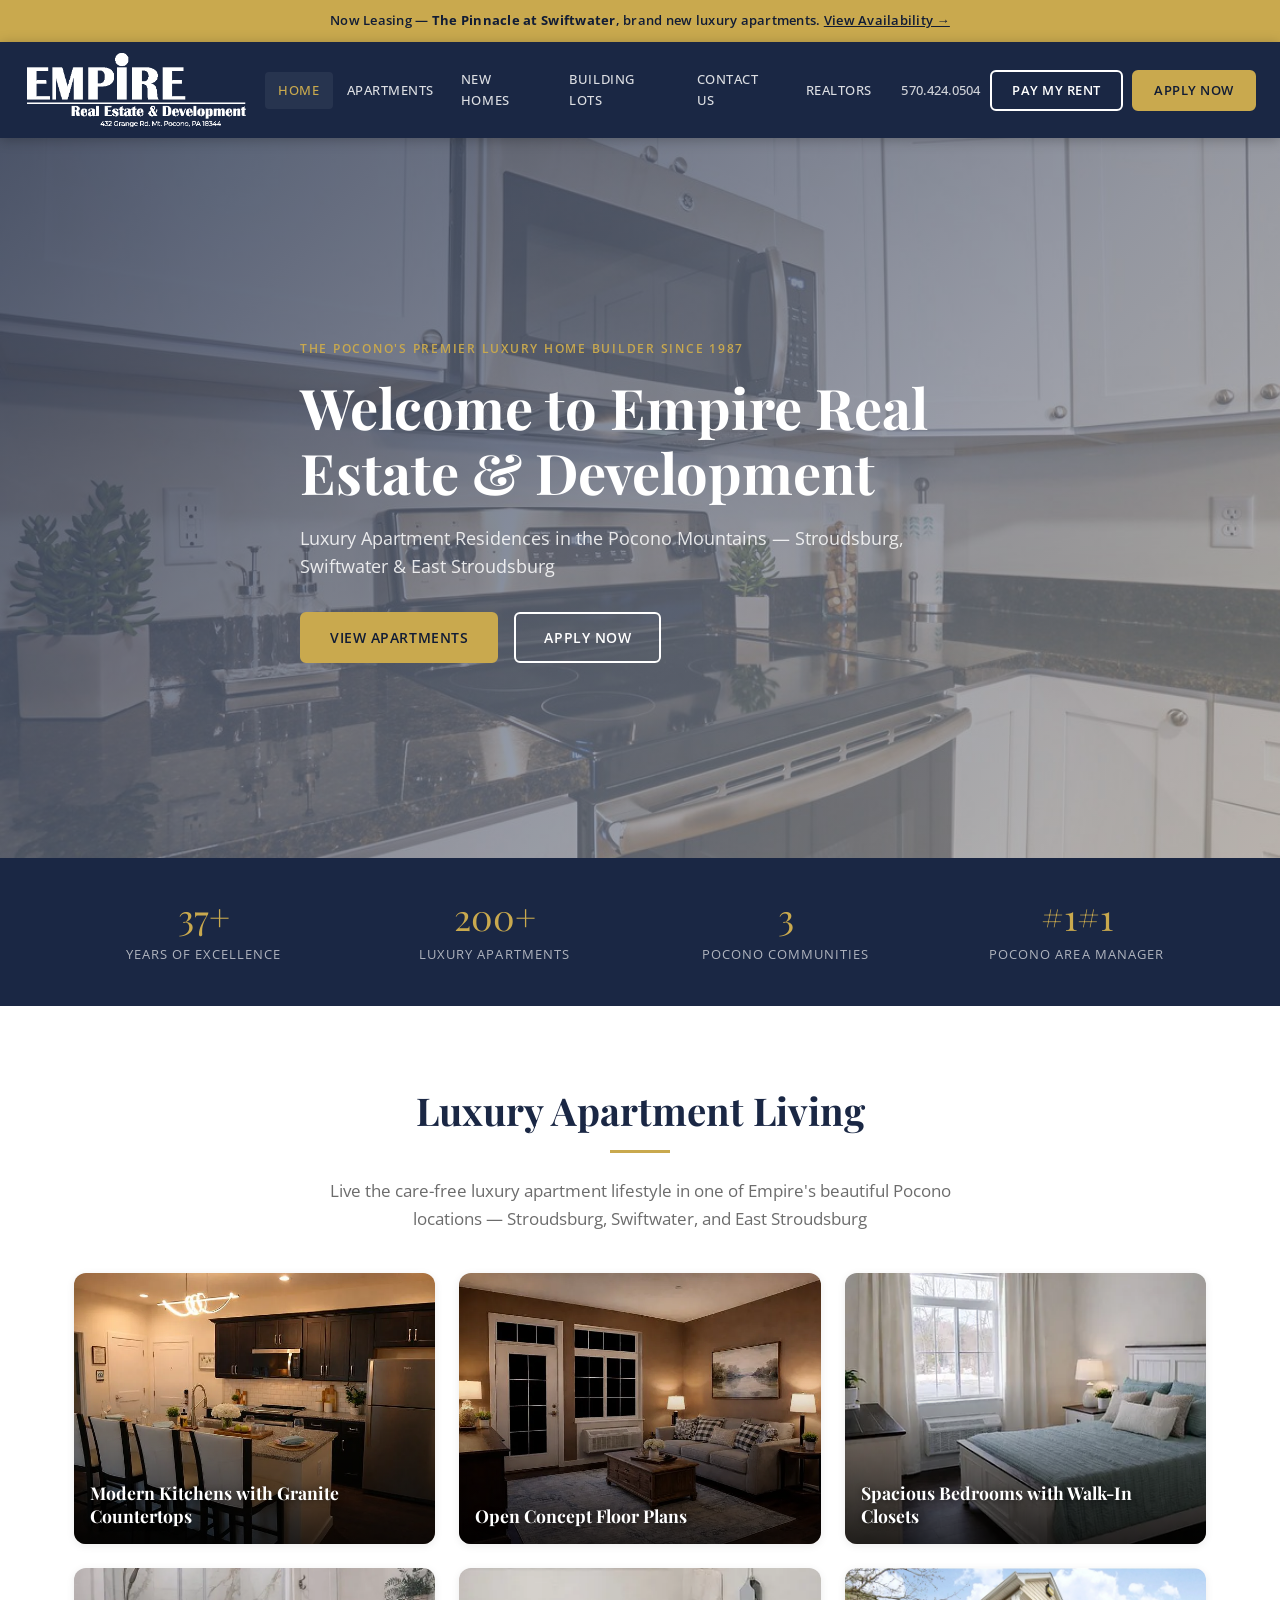
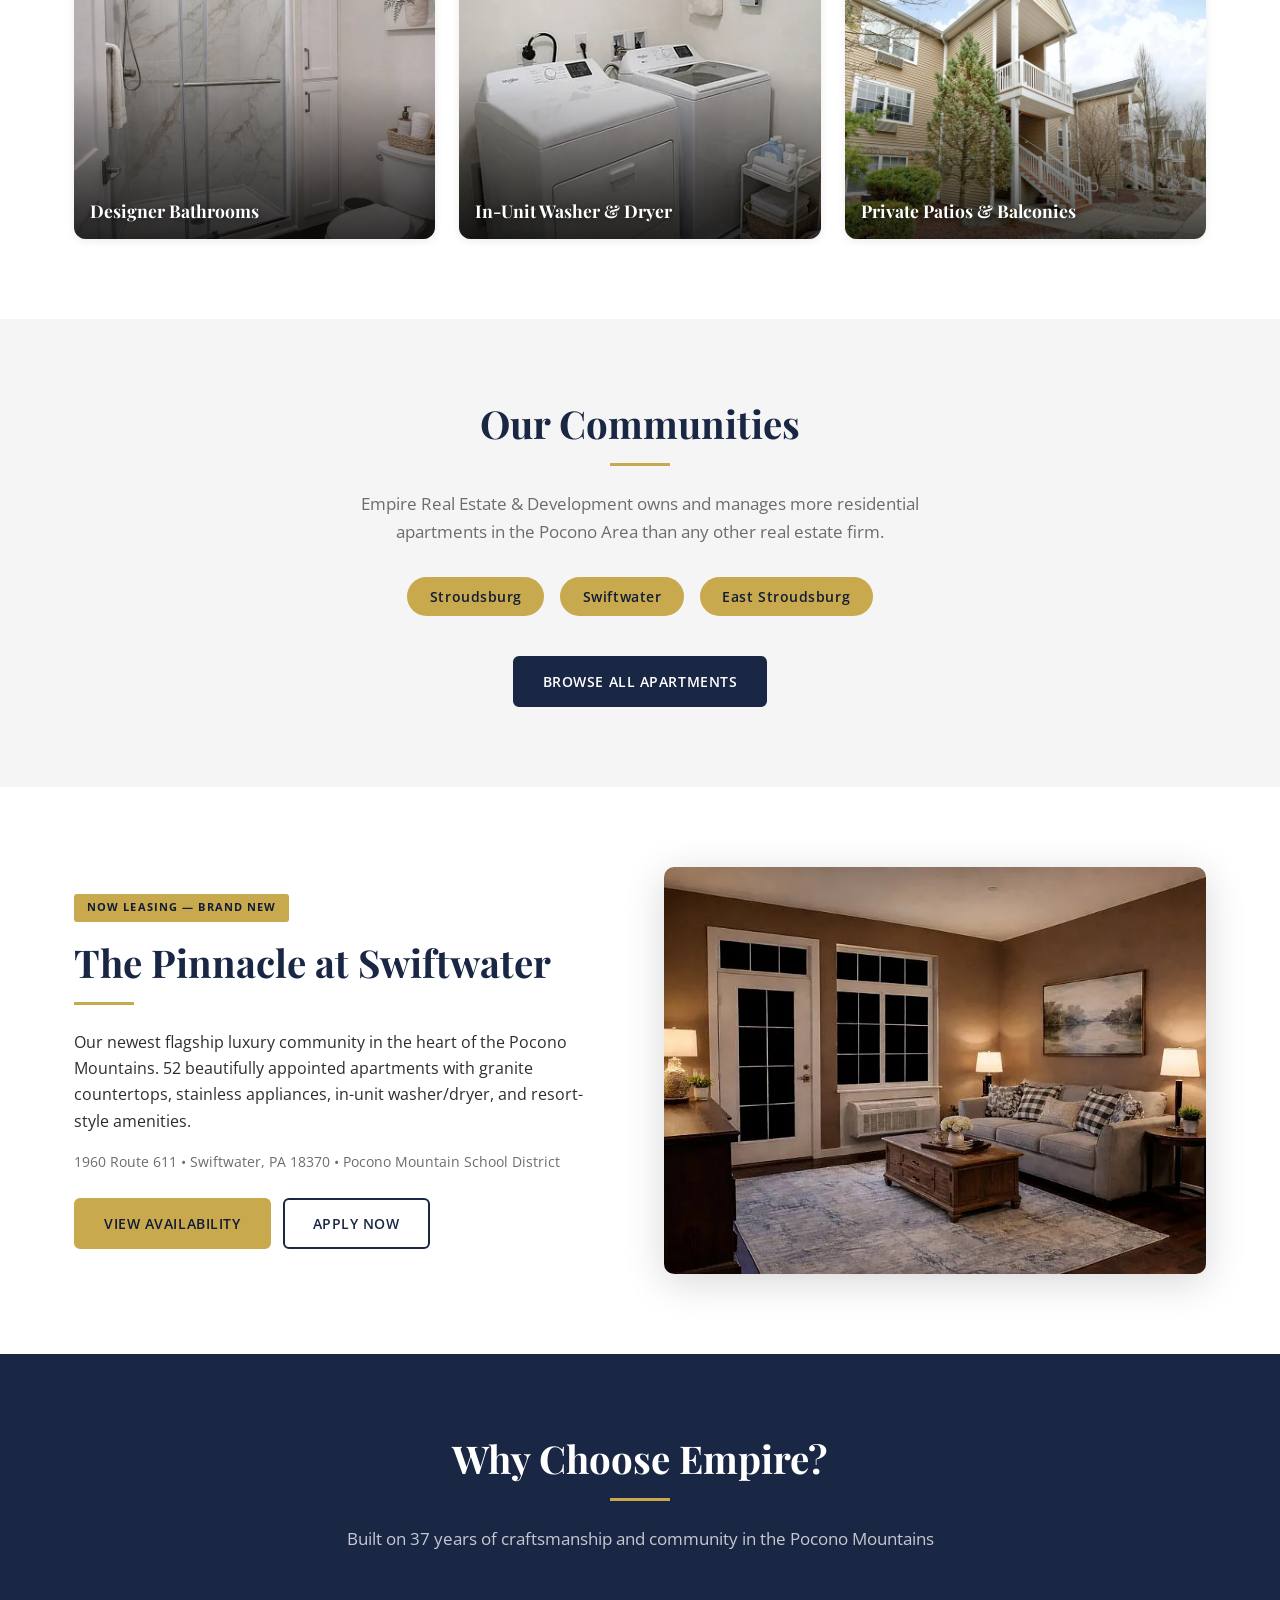
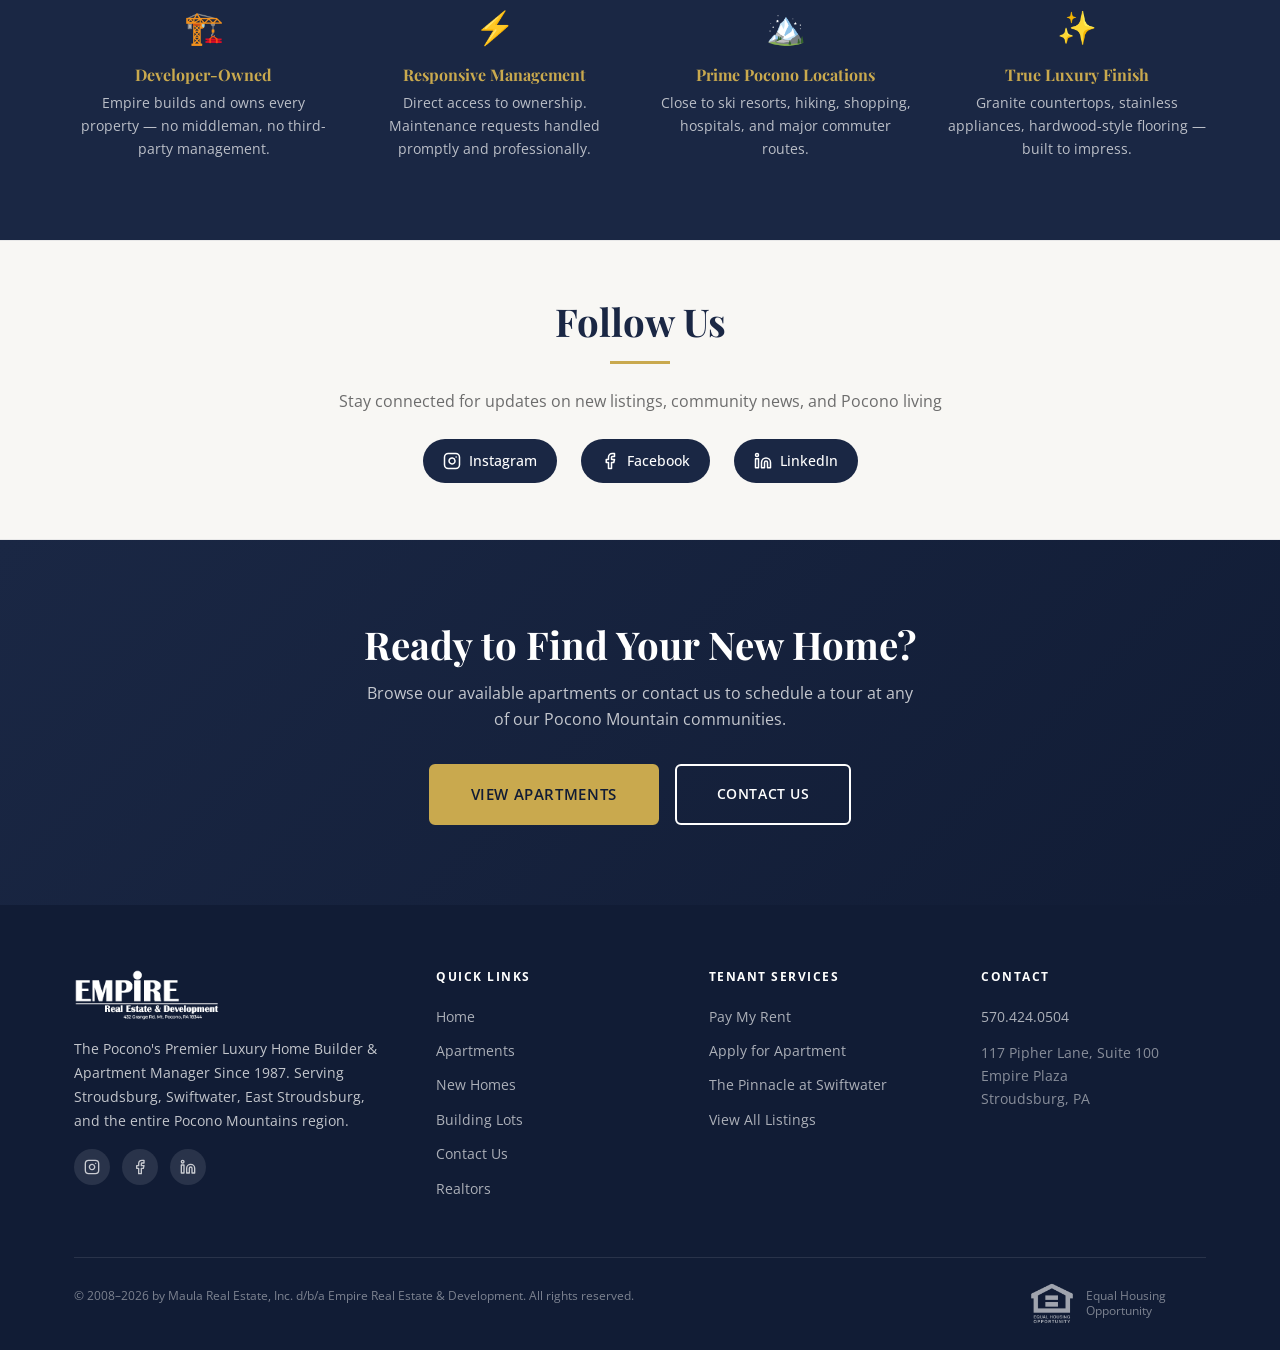
==== index.html @ ea225bb3 "Fix logo visibility and rebuild photo feature grid - Create 02-logo-navbar.png: white-on-transparent" ====
<!DOCTYPE html>
<html lang="en">
<head>
  <meta charset="UTF-8">
  <meta name="viewport" content="width=device-width, initial-scale=1.0">
  <title>Empire Real Estate | Luxury Pocono Apartments</title>
  <meta name="description" content="Luxury apartment rentals, new home construction, and building lots in the Pocono Mountains. Stroudsburg, Swiftwater &amp; East Stroudsburg. Call 570.424.0504.">

  <!-- Open Graph -->
  <meta property="og:type"        content="website">
  <meta property="og:url"         content="https://www.empireunlimited.com/">
  <meta property="og:title"       content="Empire Real Estate | Luxury Pocono Apartments">
  <meta property="og:description" content="Luxury apartment rentals, new home construction, and building lots in the Pocono Mountains since 1987.">
  <meta property="og:image"       content="https://www.empireunlimited.com/images/homepage/01-hero-kitchen-interior.jpg">

  <!-- Favicon -->
  <link rel="icon"             href="favicon.ico" sizes="any">
  <link rel="icon"             href="images/favicon-32x32.png" type="image/png" sizes="32x32">
  <link rel="icon"             href="images/favicon-16x16.png" type="image/png" sizes="16x16">
  <link rel="apple-touch-icon" href="images/apple-touch-icon.png">

  <!-- Fonts -->
  <link rel="preconnect" href="https://fonts.googleapis.com">
  <link rel="preconnect" href="https://fonts.gstatic.com" crossorigin>
  <link href="https://fonts.googleapis.com/css2?family=Playfair+Display:ital,wght@0,400;0,600;0,700;1,400&family=Open+Sans:wght@300;400;500;600&display=swap" rel="stylesheet">

  <link rel="stylesheet" href="css/style.css">

  <!-- JSON-LD -->
  <script type="application/ld+json">
  {
    "@context": "https://schema.org",
    "@type": "RealEstateAgent",
    "name": "Empire Real Estate & Development",
    "description": "Luxury apartment rentals, new home construction, and building lot sales in the Pocono Mountains since 1987.",
    "url": "https://www.empireunlimited.com/",
    "telephone": "+1-570-424-0504",
    "image": "https://www.empireunlimited.com/images/brand/02-logo-navbar.png",
    "address": {
      "@type": "PostalAddress",
      "streetAddress": "117 Pipher Lane, Suite 100, Empire Plaza",
      "addressLocality": "Stroudsburg",
      "addressRegion": "PA",
      "addressCountry": "US"
    },
    "areaServed": ["Stroudsburg", "East Stroudsburg", "Swiftwater", "Henryville", "Pocono Mountains"],
    "sameAs": [
      "https://www.instagram.com/empireapartments",
      "https://www.facebook.com/empireapartments",
      "https://www.linkedin.com/company/empire-real-estate-and-development/about/"
    ]
  }
  </script>
</head>
<body>

<!-- ===== INFO BANNER ===== -->
<div class="info-banner">
  <p>Now Leasing — <strong>The Pinnacle at Swiftwater</strong>, brand new luxury apartments. <a href="apartments.html#pinnacle">View Availability &rarr;</a></p>
</div>

<!-- ===== HEADER ===== -->
<header class="site-header">
  <div class="header-inner">
    <a href="index.html" class="header-logo" aria-label="Empire Real Estate — Home">
      <img src="images/brand/02-logo-navbar.png" alt="Empire Real Estate &amp; Development">
    </a>

    <button class="nav-toggle" aria-label="Toggle navigation" aria-expanded="false">☰</button>

    <nav class="header-nav" aria-label="Main navigation">
      <a href="index.html">Home</a>
      <a href="apartments.html">Apartments</a>
      <a href="new-homes.html">New Homes</a>
      <a href="building-lots.html">Building Lots</a>
      <a href="contact.html">Contact Us</a>
      <a href="realtors.html">Realtors</a>
    </nav>

    <div class="header-ctas">
      <span class="header-phone"><a href="tel:5704240504">570.424.0504</a></span>
      <a href="https://empirerealestate.appfolio.com/connect/users/sign_in" class="btn btn-outline btn-sm" target="_blank" rel="noopener noreferrer">Pay My Rent</a>
      <a href="https://empirerealestate.appfolio.com/listings/e20c38e4-67cb-4329-a742-0ed7de49cdbc/apply?source=Website" class="btn btn-primary btn-sm" target="_blank" rel="noopener noreferrer">Apply Now</a>
    </div>
  </div>
</header>

<!-- ===== HERO ===== -->
<section class="hero">
  <div class="hero-bg" style="background-image: url('images/homepage/01-hero-kitchen-interior.jpg');"></div>
  <div class="container hero-inner" style="display:flex;align-items:center;">
    <div class="hero-content">
      <span class="hero-eyebrow">The Pocono's Premier Luxury Home Builder Since 1987</span>
      <h1>Welcome to Empire Real Estate &amp; Development</h1>
      <p class="hero-sub">Luxury Apartment Residences in the Pocono Mountains — Stroudsburg, Swiftwater &amp; East Stroudsburg</p>
      <div class="hero-btns">
        <a href="apartments.html" class="btn btn-primary">View Apartments</a>
        <a href="https://empirerealestate.appfolio.com/listings/e20c38e4-67cb-4329-a742-0ed7de49cdbc/apply?source=Website" class="btn btn-outline" target="_blank" rel="noopener noreferrer">Apply Now</a>
      </div>
    </div>
  </div>
</section>

<!-- ===== STATS STRIP ===== -->
<div class="stats-strip">
  <div class="container">
    <div class="stats-grid">
      <div>
        <span class="stat-num">37+</span>
        <span class="stat-label">Years of Excellence</span>
      </div>
      <div>
        <span class="stat-num">200+</span>
        <span class="stat-label">Luxury Apartments</span>
      </div>
      <div>
        <span class="stat-num">3</span>
        <span class="stat-label">Pocono Communities</span>
      </div>
      <div>
        <span class="stat-num">#1</span>
        <span class="stat-label">Pocono Area Manager</span>
      </div>
    </div>
  </div>
</div>

<!-- ===== FEATURES PHOTO GRID ===== -->
<section class="section">
  <div class="container">
    <div class="text-center">
      <h2 class="section-heading">Luxury Apartment Living</h2>
      <div class="gold-rule centered"></div>
      <p class="section-subheading" style="margin:0 auto 0;">Live the care-free luxury apartment lifestyle in one of Empire's beautiful Pocono locations — Stroudsburg, Swiftwater, and East Stroudsburg</p>
    </div>

    <div class="apt-photo-grid">
      <div class="apt-photo-card">
        <img src="images/pinnacle-at-swiftwater/dining.jpg" alt="Modern kitchen with granite countertops and island at Empire apartments" loading="lazy">
        <div class="apt-photo-overlay"></div>
        <div class="apt-photo-label">Modern Kitchens with Granite Countertops</div>
      </div>
      <div class="apt-photo-card">
        <img src="images/pinnacle-at-swiftwater/livingroom.jpg" alt="Open concept living room at Empire luxury apartments" loading="lazy">
        <div class="apt-photo-overlay"></div>
        <div class="apt-photo-label">Open Concept Floor Plans</div>
      </div>
      <div class="apt-photo-card">
        <img src="images/pinnacle-at-swiftwater/13f21e8fa69ca8ff6b151219ba91cacc-cc_ft_384.jpg" alt="Spacious bedroom at Empire luxury apartments" loading="lazy">
        <div class="apt-photo-overlay"></div>
        <div class="apt-photo-label">Spacious Bedrooms with Walk-In Closets</div>
      </div>
      <div class="apt-photo-card">
        <img src="images/pinnacle-at-swiftwater/42c678403e1d81d7187f6c78c7945374-cc_ft_768.jpg" alt="Designer bathroom with marble shower at Empire apartments" loading="lazy">
        <div class="apt-photo-overlay"></div>
        <div class="apt-photo-label">Designer Bathrooms</div>
      </div>
      <div class="apt-photo-card">
        <img src="images/pinnacle-at-swiftwater/8354f4cc388e6083c3f9ee145d75dc1c-cc_ft_384.jpg" alt="In-unit washer and dryer at Empire apartments" loading="lazy">
        <div class="apt-photo-overlay"></div>
        <div class="apt-photo-label">In-Unit Washer &amp; Dryer</div>
      </div>
      <div class="apt-photo-card">
        <img src="images/orchard-street-apts/01-exterior.jpg" alt="Exterior of Empire luxury apartment community with private patios" loading="lazy">
        <div class="apt-photo-overlay"></div>
        <div class="apt-photo-label">Private Patios &amp; Balconies</div>
      </div>
    </div>
  </div>
</section>

<!-- ===== COMMUNITIES / LOCATIONS ===== -->
<section class="section section-alt">
  <div class="container text-center">
    <h2 class="section-heading">Our Communities</h2>
    <div class="gold-rule centered"></div>
    <p class="section-subheading" style="max-width:640px;margin:0 auto 1.5rem;">Empire Real Estate &amp; Development owns and manages more residential apartments in the Pocono Area than any other real estate firm.</p>

    <div class="locations-list">
      <span class="location-pill">Stroudsburg</span>
      <span class="location-pill">Swiftwater</span>
      <span class="location-pill">East Stroudsburg</span>
    </div>

    <div style="margin-top:2.5rem;">
      <a href="apartments.html" class="btn btn-navy">Browse All Apartments</a>
    </div>
  </div>
</section>

<!-- ===== FEATURED PROPERTY TEASER ===== -->
<section class="section">
  <div class="container">
    <div style="display:grid;grid-template-columns:1fr 1fr;gap:3rem;align-items:center;">
      <div>
        <span style="display:inline-block;background:var(--gold);color:var(--navy-dark);font-size:.7rem;font-weight:700;letter-spacing:.1em;text-transform:uppercase;padding:.3rem .8rem;border-radius:3px;margin-bottom:1rem;">Now Leasing — Brand New</span>
        <h2 class="section-heading">The Pinnacle at Swiftwater</h2>
        <div class="gold-rule"></div>
        <p>Our newest flagship luxury community in the heart of the Pocono Mountains. 52 beautifully appointed apartments with granite countertops, stainless appliances, in-unit washer/dryer, and resort-style amenities.</p>
        <p style="color:var(--text-muted);font-size:.9rem;">1960 Route 611 &bull; Swiftwater, PA 18370 &bull; Pocono Mountain School District</p>
        <div style="margin-top:1.5rem;display:flex;gap:.75rem;flex-wrap:wrap;">
          <a href="apartments.html#pinnacle" class="btn btn-primary">View Availability</a>
          <a href="https://empirerealestate.appfolio.com/listings/e20c38e4-67cb-4329-a742-0ed7de49cdbc/apply?source=Website" class="btn btn-outline-navy" target="_blank" rel="noopener noreferrer">Apply Now</a>
        </div>
      </div>
      <div style="border-radius:10px;overflow:hidden;box-shadow:var(--shadow-lg);aspect-ratio:4/3;">
        <img src="images/pinnacle-at-swiftwater/livingroom.jpg" alt="Pinnacle at Swiftwater luxury living room" style="width:100%;height:100%;object-fit:cover;" loading="lazy">
      </div>
    </div>
  </div>
</section>

<!-- ===== WHY EMPIRE ===== -->
<section class="section section-navy">
  <div class="container text-center">
    <h2 class="section-heading">Why Choose Empire?</h2>
    <div class="gold-rule centered"></div>
    <p class="section-subheading" style="margin:0 auto 3rem;">Built on 37 years of craftsmanship and community in the Pocono Mountains</p>
    <div style="display:grid;grid-template-columns:repeat(auto-fit,minmax(200px,1fr));gap:2rem;text-align:center;">
      <div>
        <div style="font-size:2rem;margin-bottom:.75rem;">🏗️</div>
        <h3 style="color:var(--gold);font-size:1rem;margin-bottom:.35rem;">Developer-Owned</h3>
        <p style="font-size:.875rem;color:rgba(255,255,255,.7);">Empire builds and owns every property — no middleman, no third-party management.</p>
      </div>
      <div>
        <div style="font-size:2rem;margin-bottom:.75rem;">⚡</div>
        <h3 style="color:var(--gold);font-size:1rem;margin-bottom:.35rem;">Responsive Management</h3>
        <p style="font-size:.875rem;color:rgba(255,255,255,.7);">Direct access to ownership. Maintenance requests handled promptly and professionally.</p>
      </div>
      <div>
        <div style="font-size:2rem;margin-bottom:.75rem;">🏔️</div>
        <h3 style="color:var(--gold);font-size:1rem;margin-bottom:.35rem;">Prime Pocono Locations</h3>
        <p style="font-size:.875rem;color:rgba(255,255,255,.7);">Close to ski resorts, hiking, shopping, hospitals, and major commuter routes.</p>
      </div>
      <div>
        <div style="font-size:2rem;margin-bottom:.75rem;">✨</div>
        <h3 style="color:var(--gold);font-size:1rem;margin-bottom:.35rem;">True Luxury Finish</h3>
        <p style="font-size:.875rem;color:rgba(255,255,255,.7);">Granite countertops, stainless appliances, hardwood-style flooring — built to impress.</p>
      </div>
    </div>
  </div>
</section>

<!-- ===== SOCIAL ===== -->
<section class="social-section">
  <div class="container">
    <h2 class="section-heading">Follow Us</h2>
    <div class="gold-rule centered"></div>
    <p style="color:var(--text-muted);">Stay connected for updates on new listings, community news, and Pocono living</p>
    <div class="social-links">
      <a href="https://www.instagram.com/empireapartments" target="_blank" rel="noopener noreferrer" aria-label="Instagram">
        <svg xmlns="http://www.w3.org/2000/svg" viewBox="0 0 24 24" fill="none" stroke="currentColor" stroke-width="2" stroke-linecap="round" stroke-linejoin="round"><rect x="2" y="2" width="20" height="20" rx="5" ry="5"/><path d="M16 11.37A4 4 0 1 1 12.63 8 4 4 0 0 1 16 11.37z"/><line x1="17.5" y1="6.5" x2="17.51" y2="6.5"/></svg>
        Instagram
      </a>
      <a href="https://www.facebook.com/empireapartments" target="_blank" rel="noopener noreferrer" aria-label="Facebook">
        <svg xmlns="http://www.w3.org/2000/svg" viewBox="0 0 24 24" fill="none" stroke="currentColor" stroke-width="2" stroke-linecap="round" stroke-linejoin="round"><path d="M18 2h-3a5 5 0 0 0-5 5v3H7v4h3v8h4v-8h3l1-4h-4V7a1 1 0 0 1 1-1h3z"/></svg>
        Facebook
      </a>
      <a href="https://www.linkedin.com/company/empire-real-estate-and-development/about/" target="_blank" rel="noopener noreferrer" aria-label="LinkedIn">
        <svg xmlns="http://www.w3.org/2000/svg" viewBox="0 0 24 24" fill="none" stroke="currentColor" stroke-width="2" stroke-linecap="round" stroke-linejoin="round"><path d="M16 8a6 6 0 0 1 6 6v7h-4v-7a2 2 0 0 0-2-2 2 2 0 0 0-2 2v7h-4v-7a6 6 0 0 1 6-6z"/><rect x="2" y="9" width="4" height="12"/><circle cx="4" cy="4" r="2"/></svg>
        LinkedIn
      </a>
    </div>
  </div>
</section>

<!-- ===== CTA BANNER ===== -->
<section class="cta-banner">
  <div class="container">
    <h2>Ready to Find Your New Home?</h2>
    <p>Browse our available apartments or contact us to schedule a tour at any of our Pocono Mountain communities.</p>
    <div style="display:flex;gap:1rem;justify-content:center;flex-wrap:wrap;">
      <a href="apartments.html" class="btn btn-primary" style="padding:1rem 2.5rem;">View Apartments</a>
      <a href="contact.html" class="btn btn-outline" style="padding:1rem 2.5rem;">Contact Us</a>
    </div>
  </div>
</section>

<!-- ===== FOOTER ===== -->
<footer class="site-footer">
  <div class="container">
    <div class="footer-grid">
      <div class="footer-brand">
        <div class="logo">
          <a href="index.html">
            <img src="images/brand/02-logo-navbar.png" alt="Empire Real Estate &amp; Development">
          </a>
        </div>
        <p>The Pocono's Premier Luxury Home Builder &amp; Apartment Manager Since 1987. Serving Stroudsburg, Swiftwater, East Stroudsburg, and the entire Pocono Mountains region.</p>
        <div class="footer-social">
          <a href="https://www.instagram.com/empireapartments" target="_blank" rel="noopener noreferrer" aria-label="Instagram">
            <svg xmlns="http://www.w3.org/2000/svg" viewBox="0 0 24 24" fill="none" stroke="currentColor" stroke-width="2" stroke-linecap="round" stroke-linejoin="round"><rect x="2" y="2" width="20" height="20" rx="5" ry="5"/><path d="M16 11.37A4 4 0 1 1 12.63 8 4 4 0 0 1 16 11.37z"/><line x1="17.5" y1="6.5" x2="17.51" y2="6.5"/></svg>
          </a>
          <a href="https://www.facebook.com/empireapartments" target="_blank" rel="noopener noreferrer" aria-label="Facebook">
            <svg xmlns="http://www.w3.org/2000/svg" viewBox="0 0 24 24" fill="none" stroke="currentColor" stroke-width="2" stroke-linecap="round" stroke-linejoin="round"><path d="M18 2h-3a5 5 0 0 0-5 5v3H7v4h3v8h4v-8h3l1-4h-4V7a1 1 0 0 1 1-1h3z"/></svg>
          </a>
          <a href="https://www.linkedin.com/company/empire-real-estate-and-development/about/" target="_blank" rel="noopener noreferrer" aria-label="LinkedIn">
            <svg xmlns="http://www.w3.org/2000/svg" viewBox="0 0 24 24" fill="none" stroke="currentColor" stroke-width="2" stroke-linecap="round" stroke-linejoin="round"><path d="M16 8a6 6 0 0 1 6 6v7h-4v-7a2 2 0 0 0-2-2 2 2 0 0 0-2 2v7h-4v-7a6 6 0 0 1 6-6z"/><rect x="2" y="9" width="4" height="12"/><circle cx="4" cy="4" r="2"/></svg>
          </a>
        </div>
      </div>

      <div class="footer-col">
        <h4>Quick Links</h4>
        <ul>
          <li><a href="index.html">Home</a></li>
          <li><a href="apartments.html">Apartments</a></li>
          <li><a href="new-homes.html">New Homes</a></li>
          <li><a href="building-lots.html">Building Lots</a></li>
          <li><a href="contact.html">Contact Us</a></li>
          <li><a href="realtors.html">Realtors</a></li>
        </ul>
      </div>

      <div class="footer-col">
        <h4>Tenant Services</h4>
        <ul>
          <li><a href="https://empirerealestate.appfolio.com/connect/users/sign_in" target="_blank" rel="noopener noreferrer">Pay My Rent</a></li>
          <li><a href="https://empirerealestate.appfolio.com/listings/e20c38e4-67cb-4329-a742-0ed7de49cdbc/apply?source=Website" target="_blank" rel="noopener noreferrer">Apply for Apartment</a></li>
          <li><a href="apartments.html#pinnacle">The Pinnacle at Swiftwater</a></li>
          <li><a href="apartments.html">View All Listings</a></li>
        </ul>
      </div>

      <div class="footer-col">
        <h4>Contact</h4>
        <ul>
          <li><a href="tel:5704240504">570.424.0504</a></li>
          <li style="color:rgba(255,255,255,.5);font-size:.875rem;padding:.25rem 0;">117 Pipher Lane, Suite 100<br>Empire Plaza<br>Stroudsburg, PA</li>
        </ul>
      </div>
    </div>

    <div class="footer-bottom">
      <p>&copy; 2008&ndash;2026 by Maula Real Estate, Inc. d/b/a Empire Real Estate &amp; Development. All rights reserved.</p>
      <div class="equal-housing">
        <img src="images/brand/03-equal-housing-logo.png" alt="Equal Housing Opportunity">
        <span>Equal Housing Opportunity</span>
      </div>
    </div>
  </div>
</footer>

<script src="js/main.js"></script>
</body>
</html>
---- css/style.css ----
/* ============================================================
   Empire Real Estate & Development — Global Stylesheet
   ============================================================ */

/* ---------- Google Fonts Import ---------- */
@import url('https://fonts.googleapis.com/css2?family=Playfair+Display:ital,wght@0,400;0,600;0,700;1,400&family=Open+Sans:wght@300;400;500;600&display=swap');

/* ---------- CSS Variables ---------- */
:root {
  --navy:       #1a2744;
  --navy-dark:  #111c35;
  --gold:       #c9a94e;
  --gold-light: #dfc07a;
  --white:      #ffffff;
  --off-white:  #f8f7f4;
  --gray-light: #f5f5f5;
  --gray:       #e8e8e8;
  --charcoal:   #2d2d2d;
  --text-muted: #6c6c6c;
  --border:     #ddd;

  --font-serif:  'Playfair Display', Georgia, serif;
  --font-sans:   'Open Sans', -apple-system, BlinkMacSystemFont, sans-serif;

  --shadow-sm:  0 2px 8px rgba(0,0,0,.08);
  --shadow-md:  0 4px 20px rgba(0,0,0,.12);
  --shadow-lg:  0 8px 40px rgba(0,0,0,.16);
  --radius:     6px;
  --transition: 0.25s ease;
}

/* ---------- Reset & Base ---------- */
*, *::before, *::after { box-sizing: border-box; margin: 0; padding: 0; }

html { scroll-behavior: smooth; font-size: 16px; }

body {
  font-family: var(--font-sans);
  color: var(--charcoal);
  background: var(--white);
  line-height: 1.65;
  -webkit-font-smoothing: antialiased;
}

img { max-width: 100%; height: auto; display: block; }
a  { color: var(--navy); text-decoration: none; transition: color var(--transition); }
a:hover { color: var(--gold); }
ul { list-style: none; }

h1,h2,h3,h4,h5 {
  font-family: var(--font-serif);
  color: var(--navy);
  line-height: 1.25;
}

p { margin-bottom: 1rem; }
p:last-child { margin-bottom: 0; }

/* ---------- Utility ---------- */
.container {
  max-width: 1180px;
  margin: 0 auto;
  padding: 0 1.5rem;
}

.section { padding: 5rem 0; }
.section-alt { background: var(--gray-light); }
.section-navy { background: var(--navy); color: var(--white); }
.section-navy h2, .section-navy h3, .section-navy p { color: var(--white); }

.section-heading {
  font-size: clamp(1.75rem, 3vw, 2.5rem);
  margin-bottom: .5rem;
}
.section-subheading {
  font-size: 1.05rem;
  color: var(--text-muted);
  max-width: 680px;
  margin-bottom: 3rem;
}
.section-navy .section-subheading { color: rgba(255,255,255,.75); }

.gold-rule {
  width: 60px;
  height: 3px;
  background: var(--gold);
  margin: 1rem 0 1.5rem;
}
.gold-rule.centered { margin-left: auto; margin-right: auto; }

.text-center { text-align: center; }
.text-gold   { color: var(--gold); }

/* ---------- Buttons ---------- */
.btn {
  display: inline-block;
  padding: .75rem 1.75rem;
  border-radius: var(--radius);
  font-family: var(--font-sans);
  font-size: .875rem;
  font-weight: 600;
  letter-spacing: .04em;
  text-transform: uppercase;
  cursor: pointer;
  border: 2px solid transparent;
  transition: all var(--transition);
  white-space: nowrap;
}

.btn-primary {
  background: var(--gold);
  color: var(--navy-dark);
  border-color: var(--gold);
}
.btn-primary:hover {
  background: var(--gold-light);
  border-color: var(--gold-light);
  color: var(--navy-dark);
  transform: translateY(-1px);
  box-shadow: 0 4px 16px rgba(201,169,78,.4);
}

.btn-outline {
  background: transparent;
  color: var(--white);
  border-color: var(--white);
}
.btn-outline:hover {
  background: var(--white);
  color: var(--navy);
  transform: translateY(-1px);
}

.btn-navy {
  background: var(--navy);
  color: var(--white);
  border-color: var(--navy);
}
.btn-navy:hover {
  background: var(--navy-dark);
  border-color: var(--navy-dark);
  color: var(--white);
  transform: translateY(-1px);
}

.btn-outline-navy {
  background: transparent;
  color: var(--navy);
  border-color: var(--navy);
}
.btn-outline-navy:hover {
  background: var(--navy);
  color: var(--white);
}

.btn-sm { padding: .5rem 1.25rem; font-size: .8rem; }

/* ---------- Header / Navbar ---------- */
.site-header {
  position: sticky;
  top: 0;
  z-index: 1000;
  background: var(--navy);
  box-shadow: 0 2px 12px rgba(0,0,0,.25);
}

.header-inner {
  display: flex;
  align-items: center;
  justify-content: space-between;
  gap: 1rem;
  padding: .5rem 1.5rem;
  max-width: 1280px;
  margin: 0 auto;
}

.header-logo img {
  height: 80px;
  width: auto;
  max-width: 260px;
  transition: opacity var(--transition);
}
.header-logo:hover img { opacity: .85; }

.header-nav {
  display: flex;
  align-items: center;
  gap: 0;
  flex: 1;
  justify-content: center;
}

.header-nav a {
  color: rgba(255,255,255,.85);
  font-size: .82rem;
  font-weight: 500;
  letter-spacing: .04em;
  text-transform: uppercase;
  padding: .5rem .85rem;
  border-radius: 4px;
  transition: all var(--transition);
}
.header-nav a:hover,
.header-nav a.active {
  color: var(--gold);
  background: rgba(255,255,255,.06);
}

.header-ctas {
  display: flex;
  align-items: center;
  gap: .6rem;
  flex-shrink: 0;
}

.header-phone {
  color: rgba(255,255,255,.7);
  font-size: .8rem;
  letter-spacing: .02em;
  white-space: nowrap;
}
.header-phone a {
  color: rgba(255,255,255,.8);
  font-weight: 500;
}
.header-phone a:hover { color: var(--gold); }

.nav-toggle {
  display: none;
  background: none;
  border: 1px solid rgba(255,255,255,.3);
  color: var(--white);
  padding: .4rem .6rem;
  border-radius: 4px;
  cursor: pointer;
  font-size: 1.2rem;
  line-height: 1;
}

/* Mobile nav */
@media (max-width: 900px) {
  .header-logo img { height: 64px; max-width: 200px; }
  .nav-toggle { display: block; }

  .header-nav {
    display: none;
    flex-direction: column;
    position: absolute;
    top: 100%;
    left: 0;
    right: 0;
    background: var(--navy-dark);
    padding: 1rem 1.5rem 1.5rem;
    gap: .25rem;
    border-top: 1px solid rgba(255,255,255,.1);
  }
  .header-nav.open { display: flex; }
  .header-nav a { padding: .6rem 1rem; width: 100%; }

  .header-phone { display: none; }

  .header-ctas .btn { font-size: .75rem; padding: .55rem 1rem; }
}

@media (max-width: 480px) {
  .header-logo img { height: 56px; max-width: 170px; }
  .header-ctas { gap: .4rem; }
}

/* ---------- Hero Sections ---------- */
.hero {
  position: relative;
  min-height: 80vh;
  display: flex;
  align-items: center;
  overflow: hidden;
  background: var(--navy-dark);
}

.hero-inner { min-height: 80vh; }

.hero-bg {
  position: absolute;
  inset: 0;
  background-size: cover;
  background-position: center;
  background-repeat: no-repeat;
}
.hero-bg::after {
  content: '';
  position: absolute;
  inset: 0;
  background: linear-gradient(
    135deg,
    rgba(26,39,68,.78) 0%,
    rgba(26,39,68,.45) 60%,
    rgba(0,0,0,.25) 100%
  );
}

.hero-content {
  position: relative;
  z-index: 2;
  max-width: 680px;
  padding: 4rem 0;
}

.hero-eyebrow {
  display: inline-block;
  font-size: .78rem;
  font-weight: 600;
  letter-spacing: .14em;
  text-transform: uppercase;
  color: var(--gold);
  margin-bottom: 1rem;
}

.hero h1 {
  font-size: clamp(2rem, 4.5vw, 3.5rem);
  color: var(--white);
  margin-bottom: 1.25rem;
  line-height: 1.15;
}

.hero-sub {
  font-size: 1.1rem;
  color: rgba(255,255,255,.85);
  margin-bottom: 2rem;
  line-height: 1.6;
}

.hero-btns {
  display: flex;
  gap: 1rem;
  flex-wrap: wrap;
}

/* Page hero (shorter) */
.page-hero {
  min-height: 40vh;
  display: flex;
  align-items: center;
  background: var(--navy);
  position: relative;
  overflow: hidden;
}
.page-hero-bg {
  position: absolute;
  inset: 0;
  background-size: cover;
  background-position: center;
  opacity: .3;
}
.page-hero-content {
  position: relative;
  z-index: 2;
  padding: 3rem 0;
}
.page-hero h1 {
  font-size: clamp(1.8rem, 3.5vw, 2.75rem);
  color: var(--white);
  margin-bottom: .5rem;
}
.page-hero p {
  color: rgba(255,255,255,.8);
  font-size: 1.05rem;
}

/* ---------- Features Grid ---------- */
.features-grid {
  display: grid;
  grid-template-columns: repeat(auto-fit, minmax(240px, 1fr));
  gap: 2rem;
  margin-top: 2.5rem;
}

.feature-card {
  background: var(--white);
  border: 1px solid var(--gray);
  border-radius: var(--radius);
  padding: 2rem 1.5rem;
  transition: all var(--transition);
}
.feature-card:hover {
  transform: translateY(-3px);
  box-shadow: var(--shadow-md);
  border-color: var(--gold);
}
.feature-icon {
  font-size: 2rem;
  margin-bottom: 1rem;
  display: block;
}
.feature-card h3 {
  font-size: 1.05rem;
  margin-bottom: .5rem;
}
.feature-card p {
  font-size: .9rem;
  color: var(--text-muted);
}

/* ---------- Locations ---------- */
.locations-list {
  display: flex;
  gap: 1rem;
  flex-wrap: wrap;
  margin-top: 2rem;
  justify-content: center;
}
.location-pill {
  background: var(--gold);
  color: var(--navy-dark);
  font-weight: 600;
  font-size: .875rem;
  padding: .5rem 1.4rem;
  border-radius: 30px;
  letter-spacing: .04em;
}

/* ---------- Social Section ---------- */
.social-section {
  text-align: center;
  padding: 3.5rem 0;
  background: var(--off-white);
  border-top: 1px solid var(--gray);
  border-bottom: 1px solid var(--gray);
}
.social-section h2 { margin-bottom: .5rem; }
.social-links {
  display: flex;
  gap: 1.5rem;
  justify-content: center;
  margin-top: 1.5rem;
}
.social-links a {
  display: flex;
  align-items: center;
  gap: .5rem;
  background: var(--navy);
  color: var(--white);
  padding: .65rem 1.25rem;
  border-radius: 30px;
  font-size: .875rem;
  font-weight: 500;
  transition: all var(--transition);
}
.social-links a:hover {
  background: var(--gold);
  color: var(--navy-dark);
  transform: translateY(-2px);
}
.social-links svg { width: 18px; height: 18px; flex-shrink: 0; }

/* ---------- Apartment Cards ---------- */
.apt-grid {
  display: grid;
  gap: 2.5rem;
  margin-top: 2rem;
}

/* Featured property */
.apt-card-featured {
  background: var(--white);
  border-radius: 10px;
  overflow: hidden;
  box-shadow: var(--shadow-lg);
  border: 2px solid var(--gold);
}

.apt-card {
  background: var(--white);
  border-radius: 10px;
  overflow: hidden;
  box-shadow: var(--shadow-sm);
  border: 1px solid var(--gray);
  transition: all var(--transition);
}
.apt-card:hover {
  box-shadow: var(--shadow-md);
  transform: translateY(-2px);
}

.apt-badge {
  display: inline-block;
  background: var(--gold);
  color: var(--navy-dark);
  font-size: .7rem;
  font-weight: 700;
  letter-spacing: .08em;
  text-transform: uppercase;
  padding: .3rem .8rem;
  border-radius: 3px;
  margin-bottom: .75rem;
}
.apt-badge.new { background: #e85c2b; color: #fff; }
.apt-badge.leasing { background: #2b8c4e; color: #fff; }
.apt-badge.unavailable { background: var(--gray); color: var(--text-muted); }

/* Gallery */
.apt-gallery {
  position: relative;
  overflow: hidden;
  aspect-ratio: 16/9;
  background: var(--gray);
}
.apt-gallery-featured {
  aspect-ratio: 21/9;
}
.apt-gallery img {
  width: 100%;
  height: 100%;
  object-fit: cover;
  display: none;
  transition: opacity .3s;
}
.apt-gallery img.active { display: block; }
.gallery-btn {
  position: absolute;
  top: 50%;
  transform: translateY(-50%);
  background: rgba(26,39,68,.7);
  color: var(--white);
  border: none;
  width: 40px;
  height: 40px;
  border-radius: 50%;
  cursor: pointer;
  font-size: 1.1rem;
  display: flex;
  align-items: center;
  justify-content: center;
  transition: background var(--transition);
  z-index: 5;
}
.gallery-btn:hover { background: var(--gold); color: var(--navy-dark); }
.gallery-btn.prev { left: 12px; }
.gallery-btn.next { right: 12px; }
.gallery-dots {
  position: absolute;
  bottom: 10px;
  left: 50%;
  transform: translateX(-50%);
  display: flex;
  gap: 6px;
  z-index: 5;
}
.gallery-dot {
  width: 8px; height: 8px;
  border-radius: 50%;
  background: rgba(255,255,255,.5);
  border: none; cursor: pointer;
  transition: background var(--transition);
}
.gallery-dot.active { background: var(--gold); }

.apt-body {
  padding: 1.75rem 2rem;
}
.apt-body-featured { padding: 2rem 2.5rem; }

.apt-title {
  font-size: 1.5rem;
  margin-bottom: .3rem;
}
.apt-title-featured { font-size: 1.9rem; }

.apt-location {
  color: var(--text-muted);
  font-size: .9rem;
  margin-bottom: 1rem;
  display: flex;
  align-items: center;
  gap: .35rem;
}
.apt-location svg { width: 14px; height: 14px; flex-shrink: 0; color: var(--gold); }

.apt-meta {
  display: flex;
  gap: 1.5rem;
  flex-wrap: wrap;
  margin-bottom: 1.25rem;
  padding-bottom: 1.25rem;
  border-bottom: 1px solid var(--gray);
}
.apt-meta-item {
  display: flex;
  flex-direction: column;
  gap: .15rem;
}
.apt-meta-label {
  font-size: .72rem;
  text-transform: uppercase;
  letter-spacing: .06em;
  color: var(--text-muted);
  font-weight: 600;
}
.apt-meta-value {
  font-size: .95rem;
  font-weight: 600;
  color: var(--navy);
}
.apt-price { font-size: 1.2rem; color: var(--gold); font-family: var(--font-serif); }

.apt-desc {
  font-size: .925rem;
  color: var(--text-muted);
  margin-bottom: 1.25rem;
  line-height: 1.7;
}

/* Amenities */
.amenities-grid {
  display: grid;
  grid-template-columns: repeat(auto-fill, minmax(200px, 1fr));
  gap: .4rem .75rem;
  margin-bottom: 1.25rem;
}
.amenity-item {
  font-size: .85rem;
  color: var(--charcoal);
  display: flex;
  align-items: center;
  gap: .4rem;
}
.amenity-item::before {
  content: '✓';
  color: var(--gold);
  font-weight: 700;
  font-size: .8rem;
}

.amenities-section-title {
  font-size: .8rem;
  font-weight: 700;
  text-transform: uppercase;
  letter-spacing: .08em;
  color: var(--navy);
  margin: 1rem 0 .5rem;
  font-family: var(--font-sans);
}

.apt-ctas {
  display: flex;
  gap: .75rem;
  flex-wrap: wrap;
  margin-top: 1.5rem;
  padding-top: 1.25rem;
  border-top: 1px solid var(--gray);
}

.apt-ext-links {
  font-size: .8rem;
  color: var(--text-muted);
  margin-top: .75rem;
  display: flex;
  gap: 1rem;
  flex-wrap: wrap;
}
.apt-ext-links a {
  color: var(--text-muted);
  text-decoration: underline;
  font-size: .8rem;
}
.apt-ext-links a:hover { color: var(--navy); }

/* Previously Developed */
.prev-developed {
  margin-top: 4rem;
  padding-top: 3rem;
  border-top: 1px solid var(--gray);
}
.prev-developed-grid {
  display: grid;
  grid-template-columns: repeat(auto-fill, minmax(260px, 1fr));
  gap: 1.5rem;
  margin-top: 1.5rem;
}
.prev-card {
  border-radius: var(--radius);
  overflow: hidden;
  opacity: .7;
  transition: opacity var(--transition);
  border: 1px solid var(--gray);
}
.prev-card:hover { opacity: 1; }
.prev-card-img {
  aspect-ratio: 16/9;
  overflow: hidden;
  background: var(--gray);
}
.prev-card-img img {
  width: 100%;
  height: 100%;
  object-fit: cover;
  filter: grayscale(30%);
  transition: filter var(--transition);
}
.prev-card:hover img { filter: grayscale(0); }
.prev-card-body {
  padding: 1rem 1.25rem;
  background: var(--gray-light);
}
.prev-card-body h3 { font-size: 1rem; }
.prev-card-body p  { font-size: .85rem; color: var(--text-muted); margin-top: .25rem; }

/* ---------- Nearby Highlights ---------- */
.nearby-list {
  display: flex;
  flex-wrap: wrap;
  gap: .5rem .75rem;
  margin-top: .5rem;
}
.nearby-item {
  font-size: .82rem;
  background: var(--gray-light);
  padding: .3rem .75rem;
  border-radius: 20px;
  color: var(--text-muted);
}

/* ---------- Floor Plans ---------- */
.floor-plans {
  display: grid;
  grid-template-columns: repeat(auto-fit, minmax(220px, 1fr));
  gap: 1rem;
  margin-bottom: 1.25rem;
}
.floor-plan-card {
  background: var(--gray-light);
  border-radius: var(--radius);
  padding: 1.25rem;
  border-left: 3px solid var(--gold);
}
.floor-plan-card h4 {
  font-family: var(--font-serif);
  font-size: 1rem;
  margin-bottom: .25rem;
}
.floor-plan-card .sqft {
  font-size: .82rem;
  color: var(--text-muted);
  margin-bottom: .25rem;
}
.floor-plan-card .price {
  font-size: 1.1rem;
  font-weight: 600;
  color: var(--gold);
  font-family: var(--font-serif);
}

/* ---------- Building Lots ---------- */
.lots-grid {
  display: grid;
  gap: 2.5rem;
  margin-top: 2rem;
}

.lot-card {
  display: grid;
  grid-template-columns: 1fr 1fr;
  gap: 0;
  background: var(--white);
  border-radius: 10px;
  overflow: hidden;
  box-shadow: var(--shadow-sm);
  border: 1px solid var(--gray);
}
.lot-card:nth-child(even) { direction: rtl; }
.lot-card:nth-child(even) > * { direction: ltr; }

.lot-image {
  overflow: hidden;
  aspect-ratio: 4/3;
}
.lot-image img {
  width: 100%; height: 100%;
  object-fit: cover;
  transition: transform .4s ease;
}
.lot-card:hover .lot-image img { transform: scale(1.04); }

.lot-body { padding: 2rem 2.5rem; display: flex; flex-direction: column; justify-content: center; }
.lot-tag {
  display: inline-block;
  background: var(--navy);
  color: var(--white);
  font-size: .7rem;
  font-weight: 600;
  letter-spacing: .08em;
  text-transform: uppercase;
  padding: .25rem .7rem;
  border-radius: 3px;
  margin-bottom: .75rem;
}
.lot-body h3 { font-size: 1.4rem; margin-bottom: .5rem; }
.lot-body .location { color: var(--text-muted); font-size: .9rem; margin-bottom: 1rem; }
.lot-details {
  display: grid;
  grid-template-columns: 1fr 1fr;
  gap: .5rem .75rem;
  margin-bottom: 1.25rem;
}
.lot-detail { font-size: .85rem; }
.lot-detail strong { display: block; font-size: .72rem; text-transform: uppercase; letter-spacing: .05em; color: var(--text-muted); font-weight: 600; }
.lot-price { font-size: 1.4rem; color: var(--gold); font-family: var(--font-serif); font-weight: 700; margin-bottom: 1.25rem; }
.lot-contact { font-size: .85rem; color: var(--text-muted); }
.lot-contact a { color: var(--navy); font-weight: 600; }

@media (max-width: 768px) {
  .lot-card { grid-template-columns: 1fr; direction: ltr; }
  .lot-card:nth-child(even) { direction: ltr; }
  .lot-image { aspect-ratio: 16/9; }
  .lot-body { padding: 1.5rem; }
}

/* ---------- Contact Page ---------- */
.contact-grid {
  display: grid;
  grid-template-columns: 1fr 380px;
  gap: 3rem;
  margin-top: 2rem;
}
@media (max-width: 860px) { .contact-grid { grid-template-columns: 1fr; } }

.contact-sidebar h3 { font-size: 1.2rem; margin-bottom: 1rem; margin-top: 2rem; }
.contact-sidebar h3:first-child { margin-top: 0; }
.contact-info-item {
  display: flex;
  align-items: flex-start;
  gap: .75rem;
  margin-bottom: .75rem;
  font-size: .9rem;
}
.contact-info-item svg { width: 18px; height: 18px; color: var(--gold); flex-shrink: 0; margin-top: .1rem; }
.contact-sidebar .social-links { justify-content: flex-start; flex-wrap: wrap; }
.contact-sidebar .social-links a { font-size: .8rem; padding: .5rem 1rem; }

/* ---------- Forms ---------- */
.form-group {
  margin-bottom: 1.25rem;
}
.form-group label {
  display: block;
  font-size: .82rem;
  font-weight: 600;
  text-transform: uppercase;
  letter-spacing: .05em;
  color: var(--navy);
  margin-bottom: .4rem;
}
.form-control {
  width: 100%;
  padding: .75rem 1rem;
  border: 1.5px solid var(--border);
  border-radius: var(--radius);
  font-family: var(--font-sans);
  font-size: .95rem;
  color: var(--charcoal);
  background: var(--white);
  transition: border-color var(--transition), box-shadow var(--transition);
  -webkit-appearance: none;
}
.form-control:focus {
  outline: none;
  border-color: var(--gold);
  box-shadow: 0 0 0 3px rgba(201,169,78,.15);
}
.form-control::placeholder { color: #aaa; }
textarea.form-control { resize: vertical; min-height: 130px; }
select.form-control { background-image: url("data:image/svg+xml,%3Csvg xmlns='http://www.w3.org/2000/svg' width='12' height='8' viewBox='0 0 12 8'%3E%3Cpath d='M1 1l5 5 5-5' stroke='%236c6c6c' stroke-width='1.5' fill='none' stroke-linecap='round'/%3E%3C/svg%3E"); background-repeat: no-repeat; background-position: right 1rem center; padding-right: 2.5rem; }

.form-row { display: grid; grid-template-columns: 1fr 1fr; gap: 1rem; }
@media (max-width: 600px) { .form-row { grid-template-columns: 1fr; } }

.form-note { font-size: .8rem; color: var(--text-muted); margin-top: .35rem; }

/* ---------- New Homes ---------- */
.new-homes-features {
  display: grid;
  grid-template-columns: repeat(auto-fit, minmax(280px, 1fr));
  gap: 1.5rem;
  margin-top: 2.5rem;
}
.home-feature-card {
  padding: 1.75rem;
  background: var(--white);
  border-radius: var(--radius);
  border: 1px solid var(--gray);
  box-shadow: var(--shadow-sm);
}
.home-feature-card .icon { font-size: 2rem; margin-bottom: .75rem; }
.home-feature-card h3 { font-size: 1.05rem; margin-bottom: .4rem; }
.home-feature-card p { font-size: .9rem; color: var(--text-muted); }

/* ---------- Realtors ---------- */
.realtor-info {
  background: var(--navy);
  color: var(--white);
  padding: 2rem 2.5rem;
  border-radius: 10px;
  margin-bottom: 2.5rem;
}
.realtor-info p { color: rgba(255,255,255,.85); }

/* ---------- Footer ---------- */
.site-footer {
  background: var(--navy-dark);
  color: rgba(255,255,255,.75);
  padding: 4rem 0 0;
}

.footer-grid {
  display: grid;
  grid-template-columns: 1.4fr 1fr 1fr 1fr;
  gap: 3rem;
  padding-bottom: 3rem;
  border-bottom: 1px solid rgba(255,255,255,.1);
}

@media (max-width: 900px) {
  .footer-grid { grid-template-columns: 1fr 1fr; gap: 2rem; }
}
@media (max-width: 560px) {
  .footer-grid { grid-template-columns: 1fr; gap: 1.75rem; }
}

.footer-brand .logo img {
  height: 52px;
  width: auto;
  margin-bottom: 1rem;
}

.footer-brand p { font-size: .88rem; line-height: 1.7; margin-bottom: .75rem; }

.footer-col h4 {
  color: var(--white);
  font-family: var(--font-sans);
  font-size: .78rem;
  font-weight: 700;
  letter-spacing: .12em;
  text-transform: uppercase;
  margin-bottom: 1.1rem;
}
.footer-col ul li { margin-bottom: .5rem; }
.footer-col ul li a {
  color: rgba(255,255,255,.65);
  font-size: .875rem;
  transition: color var(--transition);
}
.footer-col ul li a:hover { color: var(--gold); }

.footer-social {
  display: flex;
  gap: .75rem;
  margin-top: 1rem;
}
.footer-social a {
  width: 36px; height: 36px;
  border-radius: 50%;
  background: rgba(255,255,255,.1);
  display: flex;
  align-items: center;
  justify-content: center;
  color: rgba(255,255,255,.75);
  transition: all var(--transition);
}
.footer-social a:hover {
  background: var(--gold);
  color: var(--navy-dark);
  transform: translateY(-2px);
}
.footer-social svg { width: 16px; height: 16px; }

.footer-bottom {
  padding: 1.5rem 0;
  display: flex;
  align-items: center;
  justify-content: space-between;
  gap: 1rem;
  flex-wrap: wrap;
}
.footer-bottom p { font-size: .78rem; color: rgba(255,255,255,.45); }

.equal-housing {
  display: flex;
  align-items: center;
  gap: .75rem;
}
.equal-housing img { height: 44px; width: auto; filter: brightness(0) invert(1); opacity: .6; }
.equal-housing span { font-size: .72rem; color: rgba(255,255,255,.45); max-width: 120px; line-height: 1.3; }

/* ---------- Info Banner ---------- */
.info-banner {
  background: var(--gold);
  padding: .65rem 0;
  text-align: center;
}
.info-banner p {
  font-size: .82rem;
  font-weight: 600;
  color: var(--navy-dark);
  letter-spacing: .02em;
}
.info-banner a { color: var(--navy-dark); text-decoration: underline; }

/* ---------- Stats Strip ---------- */
.stats-strip {
  background: var(--navy);
  padding: 2.5rem 0;
}
.stats-grid {
  display: grid;
  grid-template-columns: repeat(4, 1fr);
  gap: 2rem;
  text-align: center;
}
@media (max-width: 700px) {
  .stats-grid { grid-template-columns: repeat(2, 1fr); }
}
.stat-num {
  font-family: var(--font-serif);
  font-size: 2.25rem;
  color: var(--gold);
  display: block;
  line-height: 1;
  margin-bottom: .35rem;
}
.stat-label {
  font-size: .8rem;
  text-transform: uppercase;
  letter-spacing: .08em;
  color: rgba(255,255,255,.65);
}

/* ---------- CTA Banner ---------- */
.cta-banner {
  background: linear-gradient(135deg, var(--navy) 0%, var(--navy-dark) 100%);
  text-align: center;
  padding: 5rem 0;
}
.cta-banner h2 { color: var(--white); font-size: clamp(1.75rem, 3vw, 2.5rem); margin-bottom: .75rem; }
.cta-banner p { color: rgba(255,255,255,.75); max-width: 560px; margin: 0 auto 2rem; }
.cta-banner .btn-primary { padding: 1rem 2.5rem; font-size: .95rem; }

/* ---------- Pet Policy ---------- */
.pet-policy {
  background: var(--gray-light);
  border-radius: var(--radius);
  padding: 1rem 1.25rem;
  font-size: .875rem;
  margin-bottom: 1.25rem;
  border-left: 3px solid var(--gold);
}
.pet-policy h4 { font-size: .82rem; margin-bottom: .35rem; font-family: var(--font-sans); text-transform: uppercase; letter-spacing: .06em; color: var(--text-muted); }
.pet-policy p { margin-bottom: 0; }

/* ---------- Collapsible Amenities ---------- */
.amenities-toggle {
  background: none;
  border: none;
  color: var(--navy);
  font-family: var(--font-sans);
  font-size: .875rem;
  font-weight: 600;
  cursor: pointer;
  padding: 0;
  display: flex;
  align-items: center;
  gap: .4rem;
  margin-bottom: .75rem;
}
.amenities-toggle .arrow { transition: transform var(--transition); font-size: .7rem; }
.amenities-toggle.open .arrow { transform: rotate(180deg); }
.amenities-content { display: none; }
.amenities-content.open { display: block; }

/* ---------- Misc ---------- */
.divider {
  border: none;
  border-top: 1px solid var(--gray);
  margin: 3rem 0;
}

.tag-list {
  display: flex;
  flex-wrap: wrap;
  gap: .4rem;
  margin-top: .5rem;
}
.tag {
  background: var(--gray-light);
  border: 1px solid var(--gray);
  font-size: .75rem;
  padding: .2rem .6rem;
  border-radius: 3px;
  color: var(--text-muted);
}

.map-embed {
  width: 100%;
  height: 300px;
  border-radius: var(--radius);
  overflow: hidden;
  margin-top: 1.5rem;
  border: 1px solid var(--gray);
}
.map-embed iframe { width: 100%; height: 100%; border: 0; }

/* ---------- Form Messages ---------- */
.form-message { padding: .6rem 1rem; border-radius: var(--radius); font-size: .875rem; }
.form-message.success { background: #d4edda; color: #155724; border: 1px solid #c3e6cb; }
.form-message.error   { background: #f8d7da; color: #721c24; border: 1px solid #f5c6cb; }

/* ============================================================
   ANIMATIONS
   ============================================================ */

/* ---------- Hero entry (page load) ---------- */
@keyframes heroFadeUp {
  from { opacity: 0; transform: translateY(36px); }
  to   { opacity: 1; transform: translateY(0); }
}
@keyframes heroFadeIn {
  from { opacity: 0; }
  to   { opacity: 1; }
}

.hero-eyebrow {
  opacity: 0;
  animation: heroFadeUp .7s ease .15s forwards;
}
.hero h1 {
  opacity: 0;
  animation: heroFadeUp .75s ease .35s forwards;
}
.hero-sub {
  opacity: 0;
  animation: heroFadeUp .7s ease .55s forwards;
}
.hero-btns {
  opacity: 0;
  animation: heroFadeUp .7s ease .75s forwards;
}
/* Page hero (shorter) uses same treatment */
.page-hero .page-hero-content h1 {
  opacity: 0;
  animation: heroFadeUp .65s ease .1s forwards;
}
.page-hero .page-hero-content p {
  opacity: 0;
  animation: heroFadeUp .65s ease .3s forwards;
}

/* ---------- Scroll-reveal base ---------- */
.reveal {
  opacity: 0;
  transform: translateY(38px);
  transition: opacity .65s cubic-bezier(.22,.61,.36,1),
              transform .65s cubic-bezier(.22,.61,.36,1);
}
.reveal.visible {
  opacity: 1;
  transform: translateY(0);
}
/* Stagger delay classes (set by JS on siblings) */
.reveal.d1  { transition-delay: .08s; }
.reveal.d2  { transition-delay: .16s; }
.reveal.d3  { transition-delay: .24s; }
.reveal.d4  { transition-delay: .32s; }
.reveal.d5  { transition-delay: .40s; }
.reveal.d6  { transition-delay: .48s; }

/* ---------- Card hover enhancements ---------- */
.feature-card {
  transition: transform .3s cubic-bezier(.22,.61,.36,1),
              box-shadow .3s ease,
              border-color .3s ease;
  will-change: transform;
}
.feature-card:hover {
  transform: translateY(-6px) scale(1.015);
  box-shadow: 0 12px 36px rgba(0,0,0,.13);
}

.apt-card {
  transition: transform .3s cubic-bezier(.22,.61,.36,1),
              box-shadow .3s ease;
  will-change: transform;
}
.apt-card:hover {
  transform: translateY(-5px);
  box-shadow: 0 10px 36px rgba(0,0,0,.14);
}

.home-feature-card {
  transition: transform .3s cubic-bezier(.22,.61,.36,1),
              box-shadow .3s ease,
              border-color .3s ease;
}
.home-feature-card:hover {
  transform: translateY(-5px);
  box-shadow: var(--shadow-md);
  border-color: var(--gold);
}

.prev-card {
  transition: transform .3s ease, opacity .3s ease, box-shadow .3s ease;
}
.prev-card:hover {
  transform: translateY(-3px);
  box-shadow: var(--shadow-md);
}

/* ---------- Button hover pulse ---------- */
.btn {
  transition: all .25s cubic-bezier(.22,.61,.36,1);
}
.btn:active {
  transform: scale(.97) translateY(1px);
}

/* ---------- Gallery image hover zoom ---------- */
.apt-gallery {
  overflow: hidden;
}
.apt-gallery img {
  transition: transform .55s cubic-bezier(.22,.61,.36,1),
              opacity .3s ease;
}
.apt-gallery:hover img.active {
  transform: scale(1.045);
}

/* ---------- Parallax hero ---------- */
/* JS writes transform directly; no extra CSS needed beyond preventing overflow */
.hero { overflow: hidden; }

/* ---------- Photo feature grid ---------- */
.apt-photo-grid {
  display: grid;
  grid-template-columns: repeat(3, 1fr);
  gap: 1.5rem;
  margin-top: 2.5rem;
}

.apt-photo-card {
  position: relative;
  aspect-ratio: 4 / 3;
  border-radius: 12px;
  overflow: hidden;
  box-shadow: var(--shadow-sm);
}

.apt-photo-card img {
  width: 100%;
  height: 100%;
  object-fit: cover;
  display: block;
  transition: transform 0.3s ease;
}

.apt-photo-card:hover img {
  transform: scale(1.05);
}

.apt-photo-overlay {
  position: absolute;
  inset: 0;
  background: linear-gradient(transparent 40%, rgba(0, 0, 0, 0.75));
  pointer-events: none;
}

.apt-photo-card:hover .apt-photo-overlay {
  background: linear-gradient(transparent 30%, rgba(0, 0, 0, 0.85));
}

.apt-photo-label {
  position: absolute;
  bottom: 1rem;
  left: 1rem;
  right: 1rem;
  color: #fff;
  font-family: var(--font-serif);
  font-weight: 700;
  font-size: 1.1rem;
  line-height: 1.3;
  text-shadow: 0 1px 6px rgba(0, 0, 0, 0.6);
  pointer-events: none;
}

@media (max-width: 768px) {
  .apt-photo-grid { grid-template-columns: repeat(2, 1fr); }
}
@media (max-width: 480px) {
  .apt-photo-grid { grid-template-columns: 1fr; }
}

/* ---------- Count-up numbers ---------- */
.stat-num {
  display: block; /* already set above — keep transition-friendly */
}

/* ---------- Lot card hover ---------- */
.lot-card {
  transition: box-shadow .3s ease, transform .3s cubic-bezier(.22,.61,.36,1);
  will-change: transform;
}
.lot-card:hover {
  box-shadow: var(--shadow-lg);
  transform: translateY(-3px);
}

/* ---------- Info banner link ---------- */
.info-banner a {
  transition: opacity .2s;
}
.info-banner a:hover { opacity: .75; }

/* ---------- Responsive ---------- */
@media (max-width: 768px) {
  .section { padding: 3.5rem 0; }
  .hero { min-height: 60vh; }
  .hero-inner { min-height: 60vh; }
  .features-grid { grid-template-columns: 1fr 1fr; }
  .apt-body-featured { padding: 1.5rem; }
  .apt-gallery-featured { aspect-ratio: 16/9; }
  .apt-meta { gap: 1rem; }
}
@media (max-width: 480px) {
  .features-grid { grid-template-columns: 1fr; }
  .hero-btns { flex-direction: column; }
  .hero-btns .btn { text-align: center; }
  .floor-plans { grid-template-columns: 1fr; }
  .stats-grid { grid-template-columns: 1fr 1fr; }
}
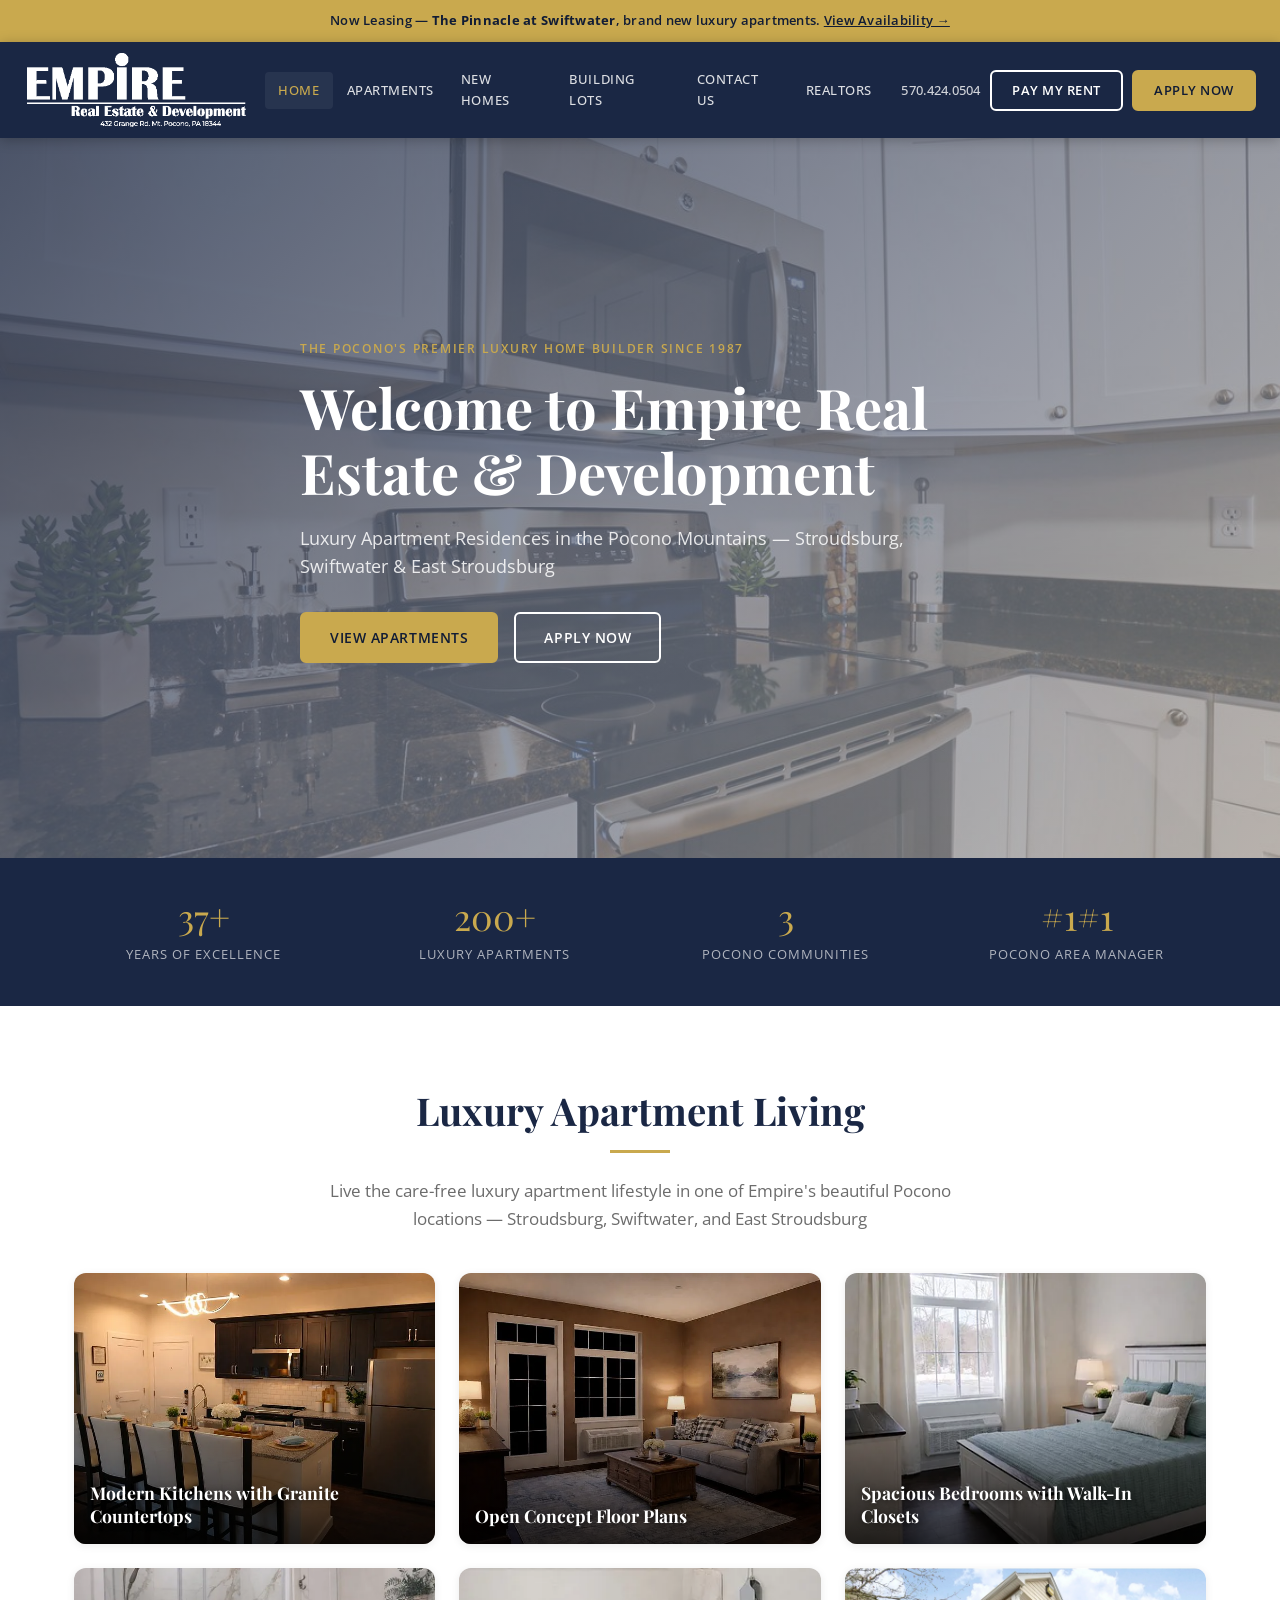
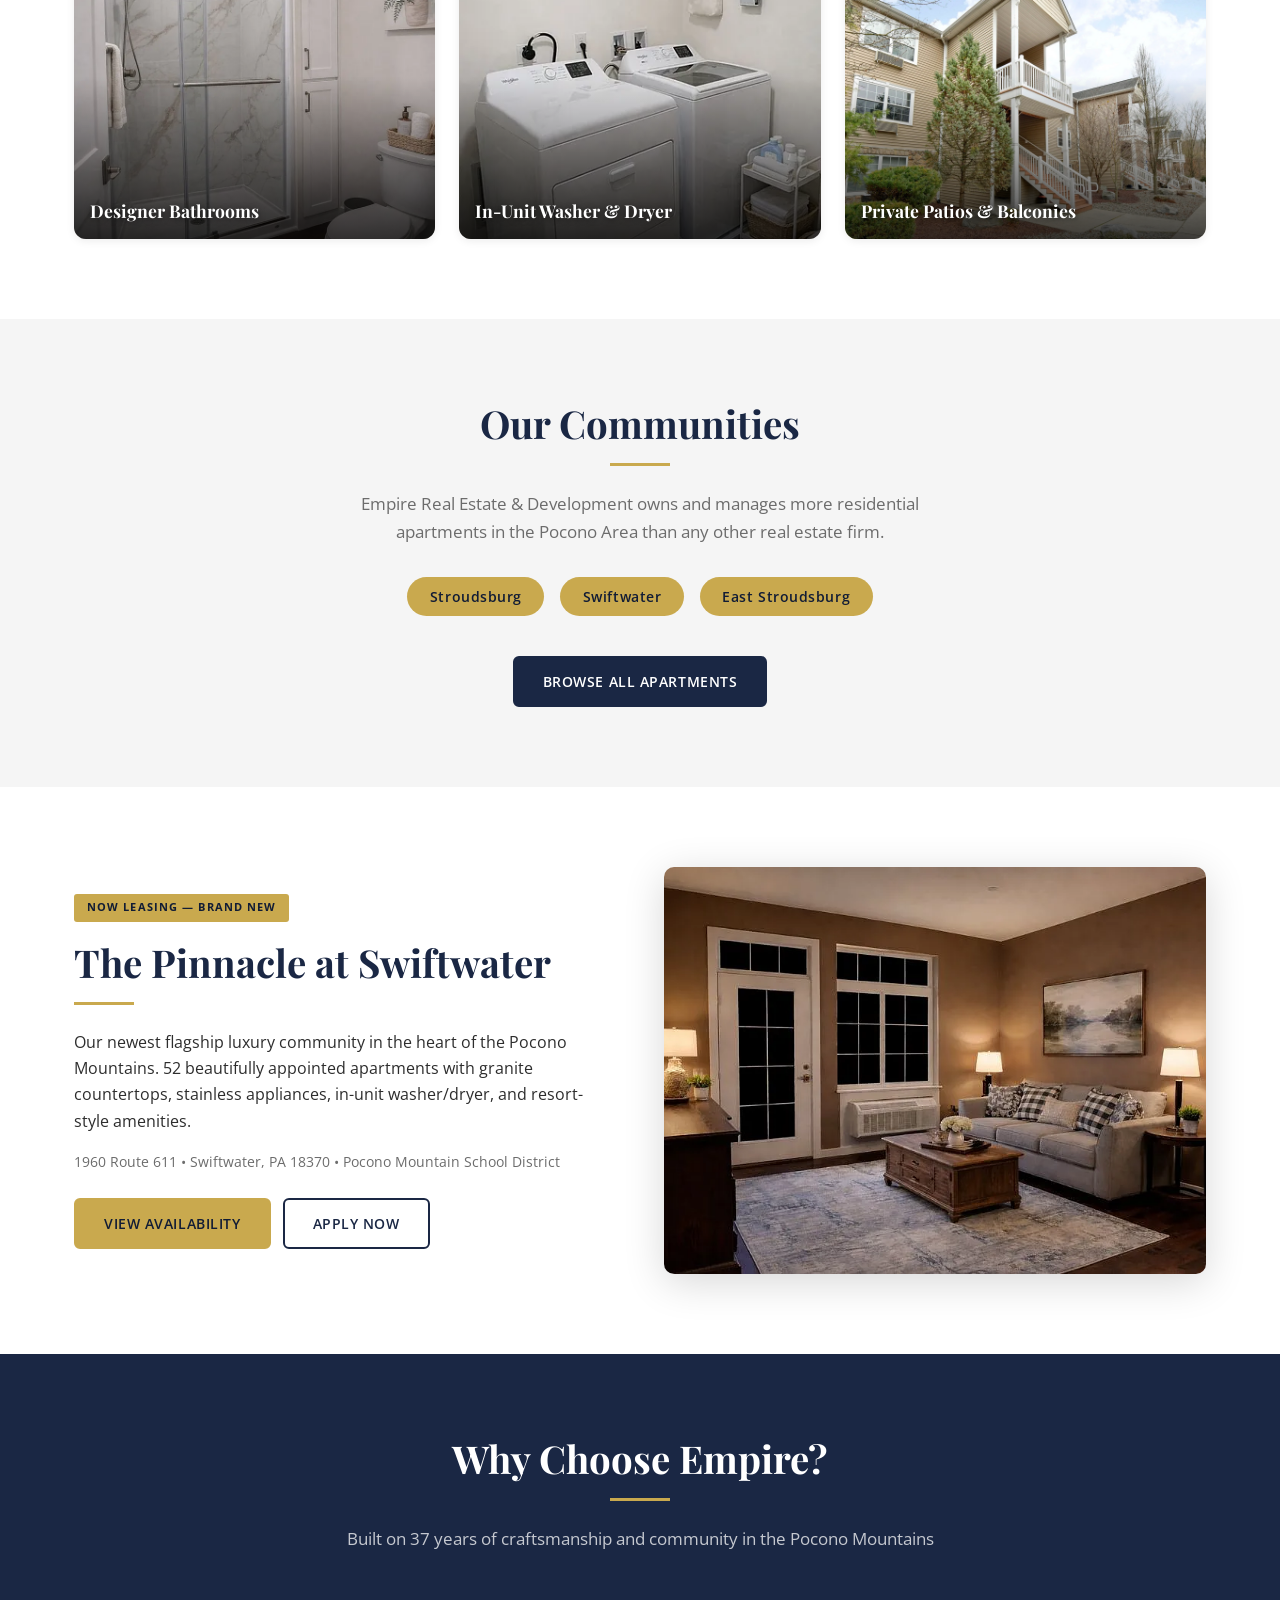
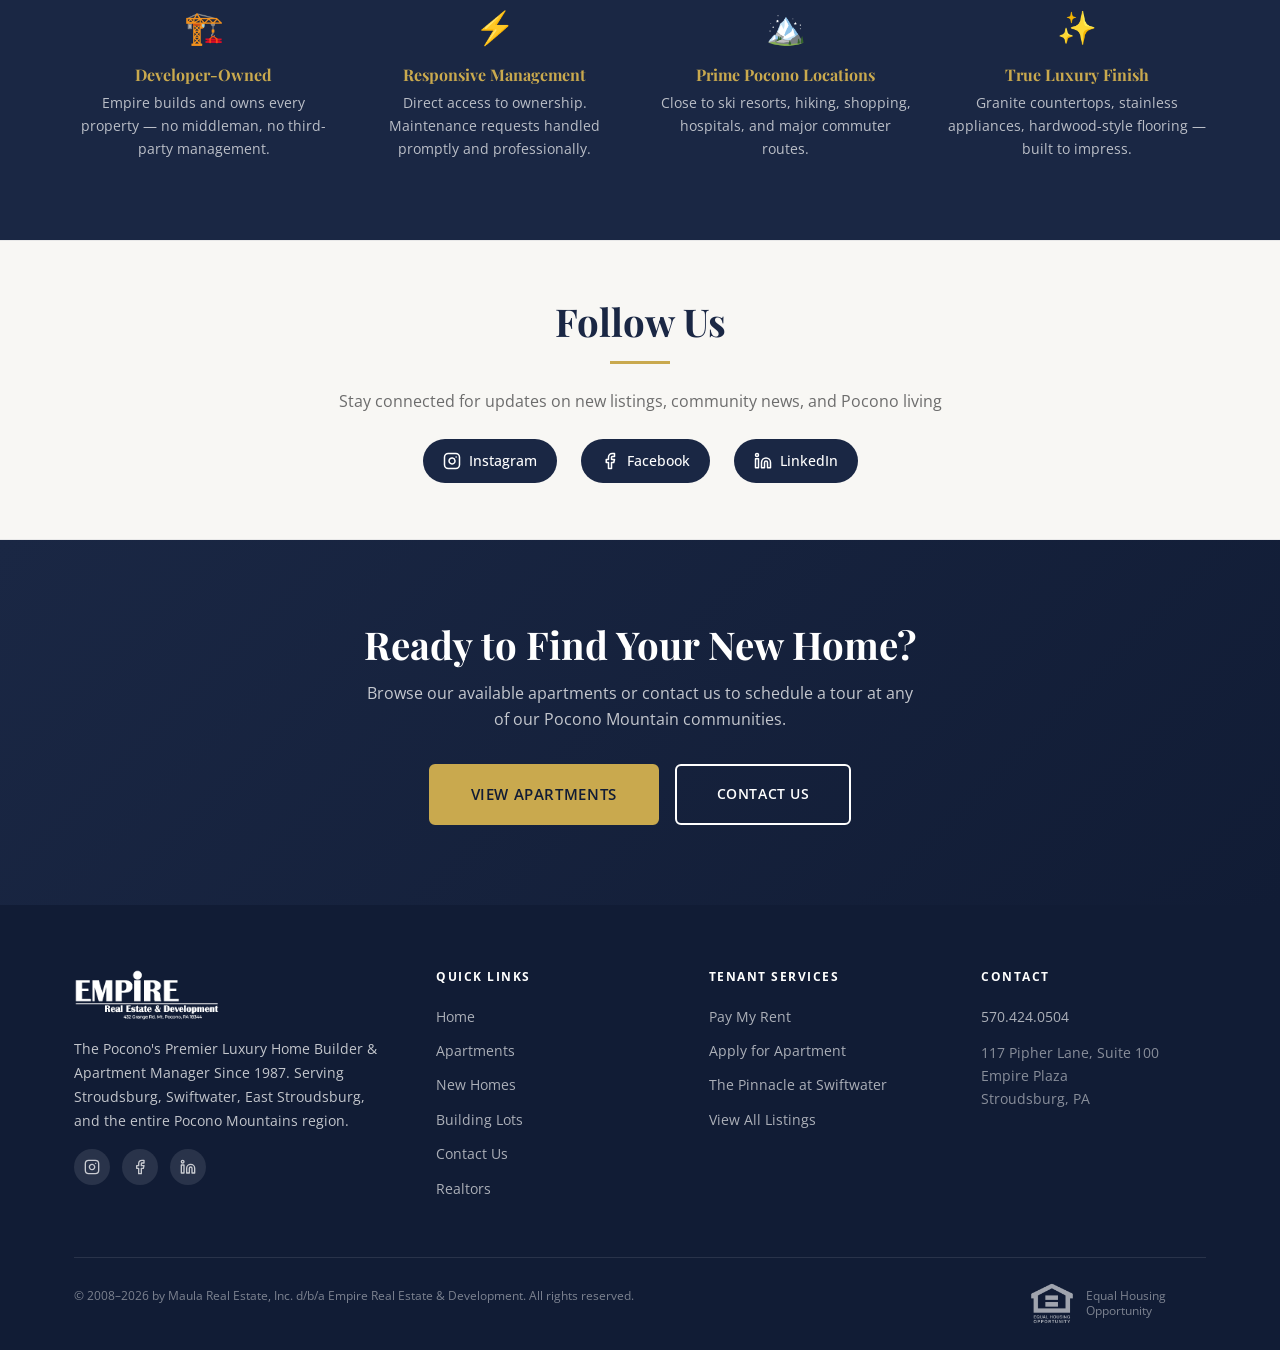
==== commit 0a2bdc60: "Fix photo grid on desktop and mobile header overflow - Photo cards: switch img to position:absolute/" ====
--- a/index.html
+++ b/index.html
@@ -136,32 +136,32 @@
 
     <div class="apt-photo-grid">
       <div class="apt-photo-card">
-        <img src="images/pinnacle-at-swiftwater/dining.jpg" alt="Modern kitchen with granite countertops and island at Empire apartments" loading="lazy">
+        <img src="images/pinnacle-at-swiftwater/dining.jpg" alt="Modern kitchen with granite countertops and island at Empire apartments">
         <div class="apt-photo-overlay"></div>
         <div class="apt-photo-label">Modern Kitchens with Granite Countertops</div>
       </div>
       <div class="apt-photo-card">
-        <img src="images/pinnacle-at-swiftwater/livingroom.jpg" alt="Open concept living room at Empire luxury apartments" loading="lazy">
+        <img src="images/pinnacle-at-swiftwater/livingroom.jpg" alt="Open concept living room at Empire luxury apartments">
         <div class="apt-photo-overlay"></div>
         <div class="apt-photo-label">Open Concept Floor Plans</div>
       </div>
       <div class="apt-photo-card">
-        <img src="images/pinnacle-at-swiftwater/13f21e8fa69ca8ff6b151219ba91cacc-cc_ft_384.jpg" alt="Spacious bedroom at Empire luxury apartments" loading="lazy">
+        <img src="images/pinnacle-at-swiftwater/13f21e8fa69ca8ff6b151219ba91cacc-cc_ft_384.jpg" alt="Spacious bedroom at Empire luxury apartments">
         <div class="apt-photo-overlay"></div>
         <div class="apt-photo-label">Spacious Bedrooms with Walk-In Closets</div>
       </div>
       <div class="apt-photo-card">
-        <img src="images/pinnacle-at-swiftwater/42c678403e1d81d7187f6c78c7945374-cc_ft_768.jpg" alt="Designer bathroom with marble shower at Empire apartments" loading="lazy">
+        <img src="images/pinnacle-at-swiftwater/42c678403e1d81d7187f6c78c7945374-cc_ft_768.jpg" alt="Designer bathroom with marble shower at Empire apartments">
         <div class="apt-photo-overlay"></div>
         <div class="apt-photo-label">Designer Bathrooms</div>
       </div>
       <div class="apt-photo-card">
-        <img src="images/pinnacle-at-swiftwater/8354f4cc388e6083c3f9ee145d75dc1c-cc_ft_384.jpg" alt="In-unit washer and dryer at Empire apartments" loading="lazy">
+        <img src="images/pinnacle-at-swiftwater/8354f4cc388e6083c3f9ee145d75dc1c-cc_ft_384.jpg" alt="In-unit washer and dryer at Empire apartments">
         <div class="apt-photo-overlay"></div>
         <div class="apt-photo-label">In-Unit Washer &amp; Dryer</div>
       </div>
       <div class="apt-photo-card">
-        <img src="images/orchard-street-apts/01-exterior.jpg" alt="Exterior of Empire luxury apartment community with private patios" loading="lazy">
+        <img src="images/orchard-street-apts/01-exterior.jpg" alt="Exterior of Empire luxury apartment community with private patios">
         <div class="apt-photo-overlay"></div>
         <div class="apt-photo-label">Private Patios &amp; Balconies</div>
       </div>
--- a/css/style.css
+++ b/css/style.css
@@ -40,6 +40,7 @@
   background: var(--white);
   line-height: 1.65;
   -webkit-font-smoothing: antialiased;
+  overflow-x: hidden;
 }
 
 img { max-width: 100%; height: auto; display: block; }
@@ -263,8 +264,10 @@
 }
 
 @media (max-width: 480px) {
-  .header-logo img { height: 56px; max-width: 170px; }
-  .header-ctas { gap: .4rem; }
+  .header-logo img { height: 48px; max-width: 150px; }
+  .header-ctas { gap: .35rem; }
+  /* Hide secondary CTA so row doesn't overflow on narrow screens */
+  .header-ctas .btn-outline { display: none; }
 }
 
 /* ---------- Hero Sections ---------- */
@@ -1252,7 +1255,11 @@
   box-shadow: var(--shadow-sm);
 }
 
+/* Use absolute positioning so height is not dependent on
+   the grid item's computed block size — works in all browsers */
 .apt-photo-card img {
+  position: absolute;
+  inset: 0;
   width: 100%;
   height: 100%;
   object-fit: cover;
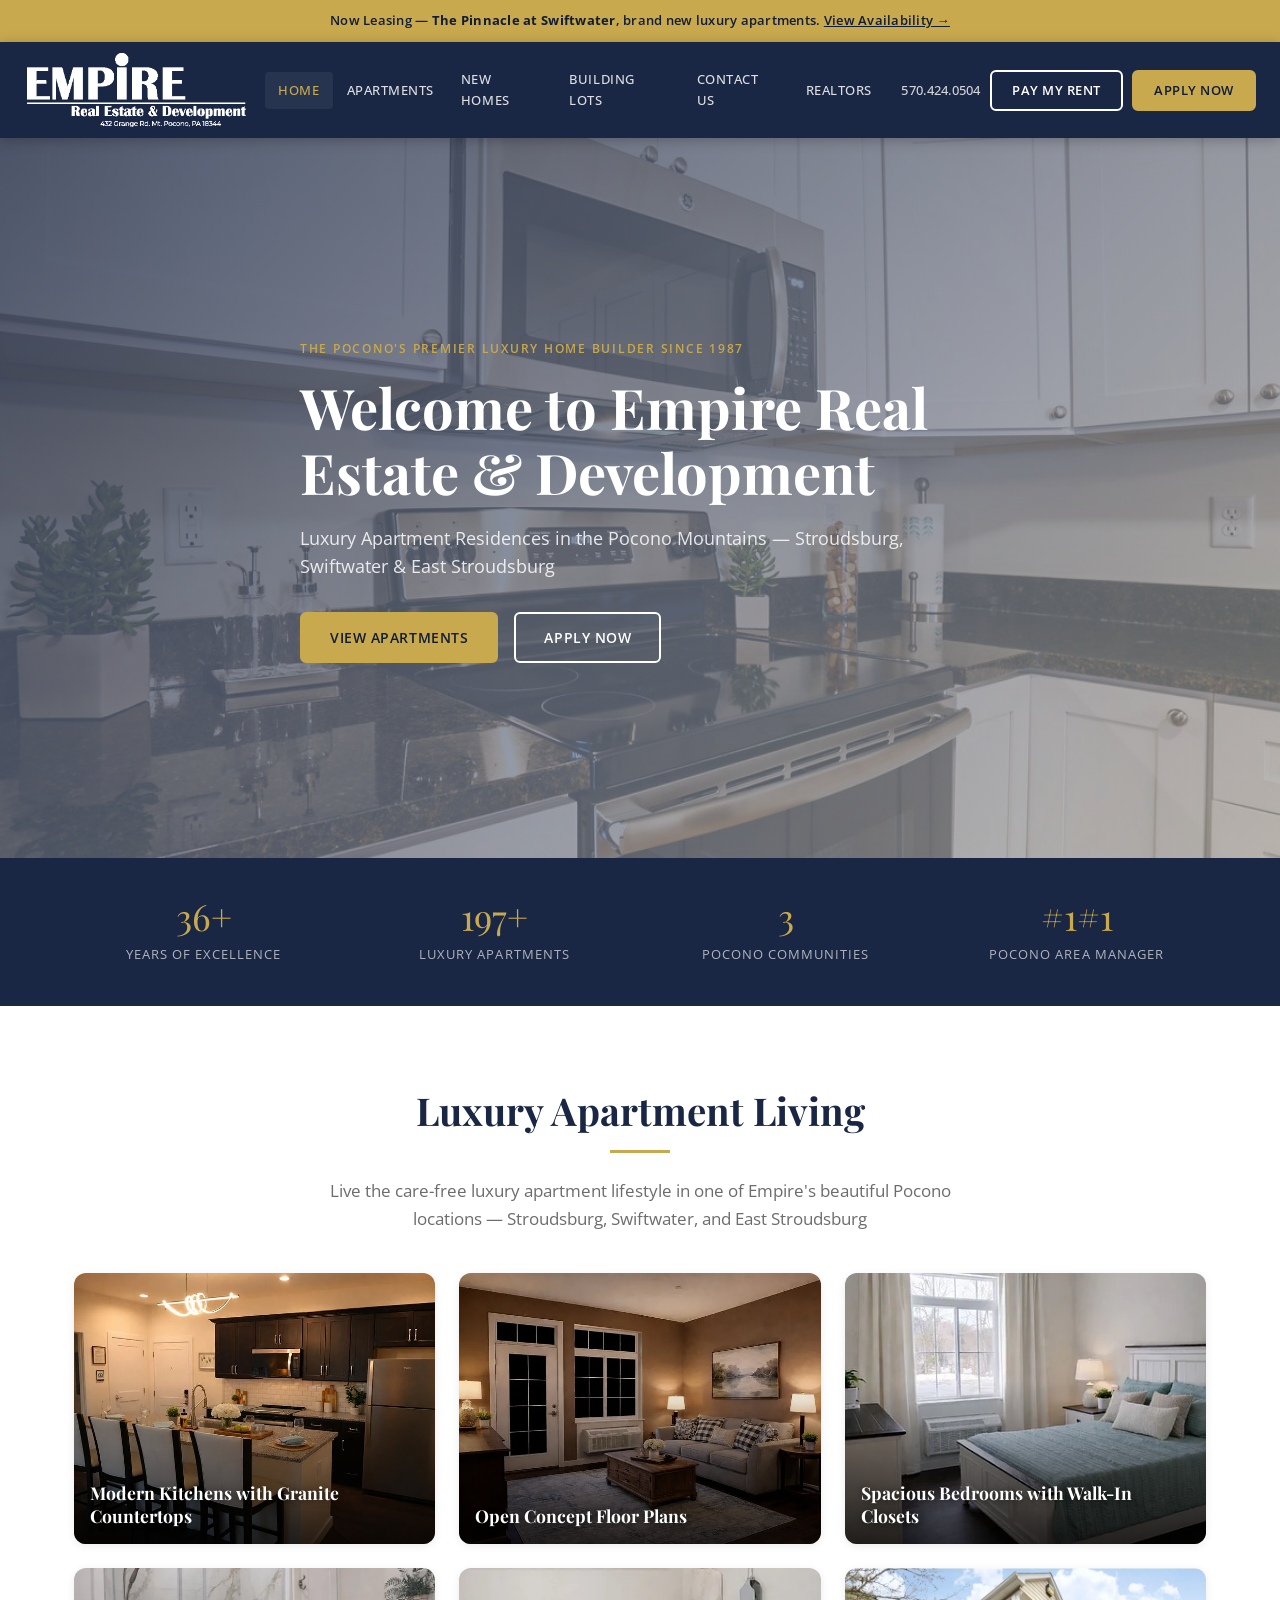
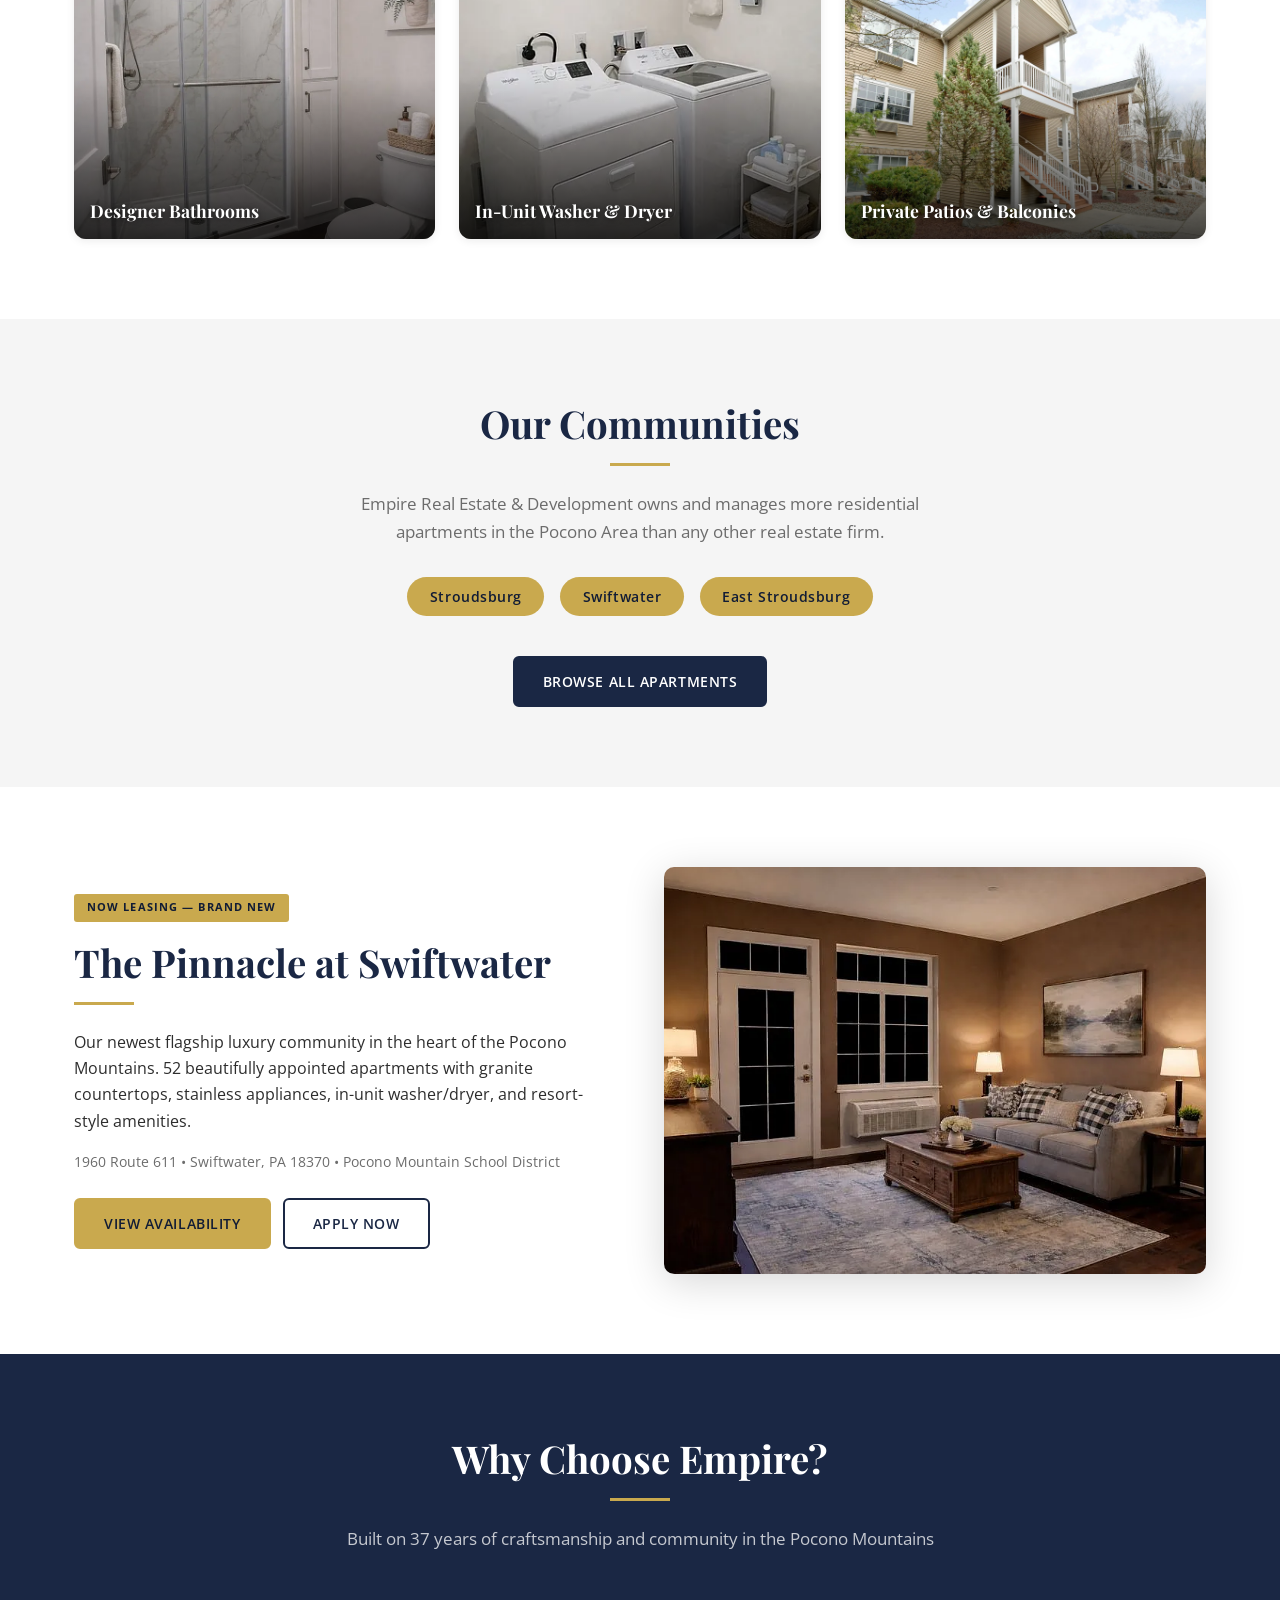
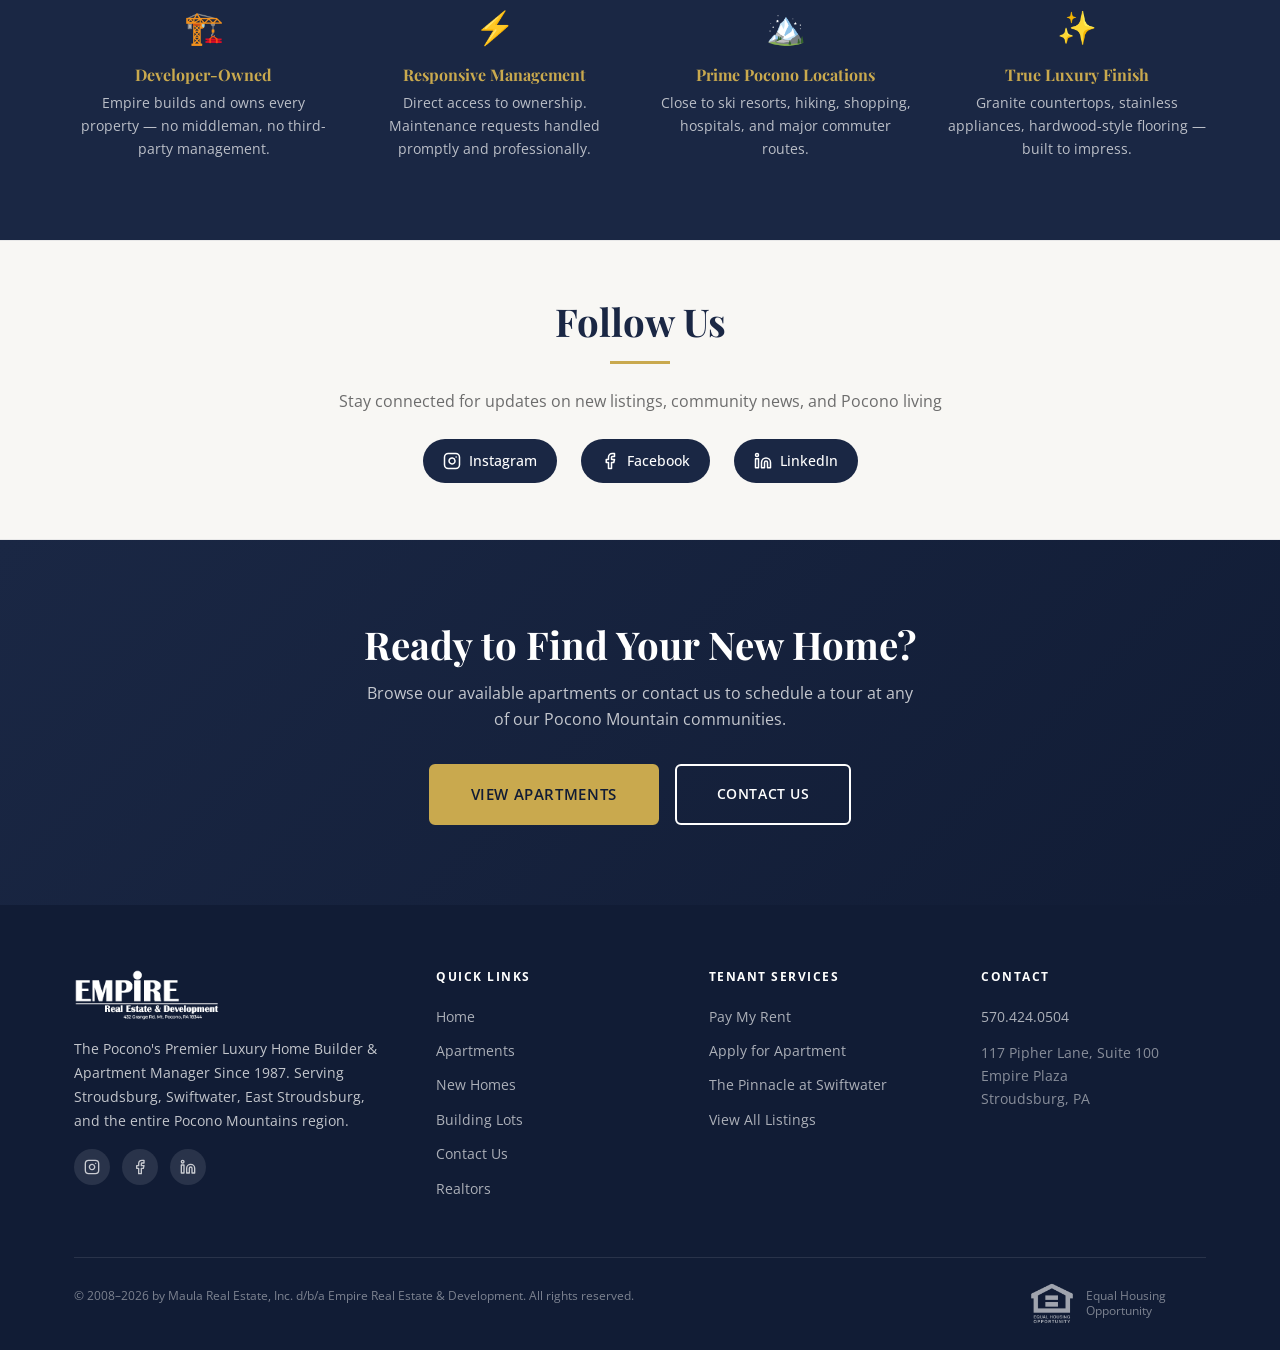
==== commit f7b210cd: "Move Pay My Rent + Apply Now into hamburger menu on mobile - Hide .header-ctas entirely at <=900px (" ====
--- a/index.html
+++ b/index.html
@@ -75,6 +75,10 @@
       <a href="building-lots.html">Building Lots</a>
       <a href="contact.html">Contact Us</a>
       <a href="realtors.html">Realtors</a>
+      <div class="nav-mobile-ctas">
+        <a href="https://empirerealestate.appfolio.com/connect/users/sign_in" class="btn btn-outline" target="_blank" rel="noopener noreferrer">Pay My Rent</a>
+        <a href="https://empirerealestate.appfolio.com/listings/e20c38e4-67cb-4329-a742-0ed7de49cdbc/apply?source=Website" class="btn btn-primary" target="_blank" rel="noopener noreferrer">Apply Now</a>
+      </div>
     </nav>
 
     <div class="header-ctas">
--- a/css/style.css
+++ b/css/style.css
@@ -239,6 +239,9 @@
 }
 
 /* Mobile nav */
+/* Mobile CTA group inside hamburger menu — hidden on desktop */
+.nav-mobile-ctas { display: none; }
+
 @media (max-width: 900px) {
   .header-logo img { height: 64px; max-width: 200px; }
   .nav-toggle { display: block; }
@@ -260,14 +263,29 @@
 
   .header-phone { display: none; }
 
-  .header-ctas .btn { font-size: .75rem; padding: .55rem 1rem; }
+  /* Hide desktop CTA buttons — they live in the hamburger on mobile */
+  .header-ctas { display: none; }
+
+  /* CTA buttons shown inside the open hamburger menu */
+  .nav-mobile-ctas {
+    display: flex;
+    gap: .75rem;
+    padding: .75rem 1rem .25rem;
+    margin-top: .25rem;
+    border-top: 1px solid rgba(255,255,255,.15);
+    flex-wrap: wrap;
+  }
+  .nav-mobile-ctas .btn {
+    flex: 1;
+    text-align: center;
+    font-size: .85rem;
+    padding: .65rem 1rem;
+    min-width: 120px;
+  }
 }
 
 @media (max-width: 480px) {
   .header-logo img { height: 48px; max-width: 150px; }
-  .header-ctas { gap: .35rem; }
-  /* Hide secondary CTA so row doesn't overflow on narrow screens */
-  .header-ctas .btn-outline { display: none; }
 }
 
 /* ---------- Hero Sections ---------- */
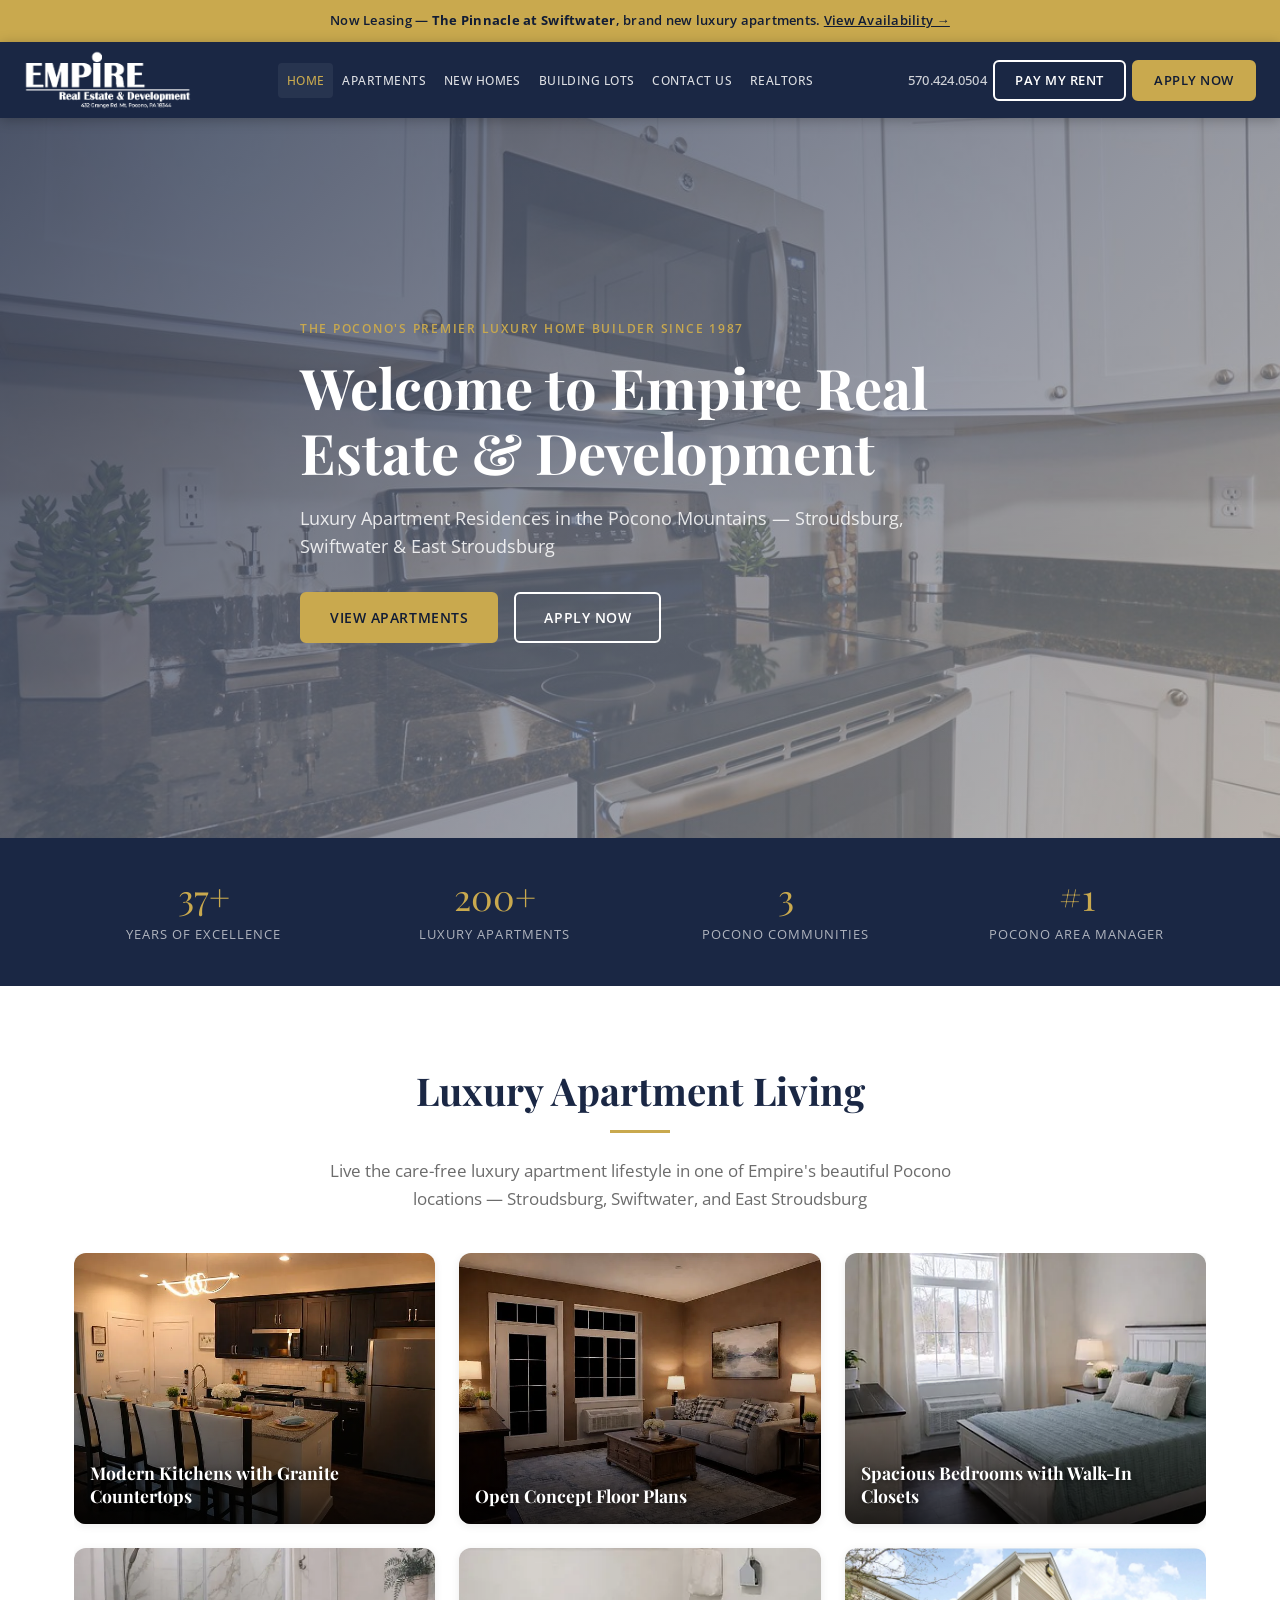
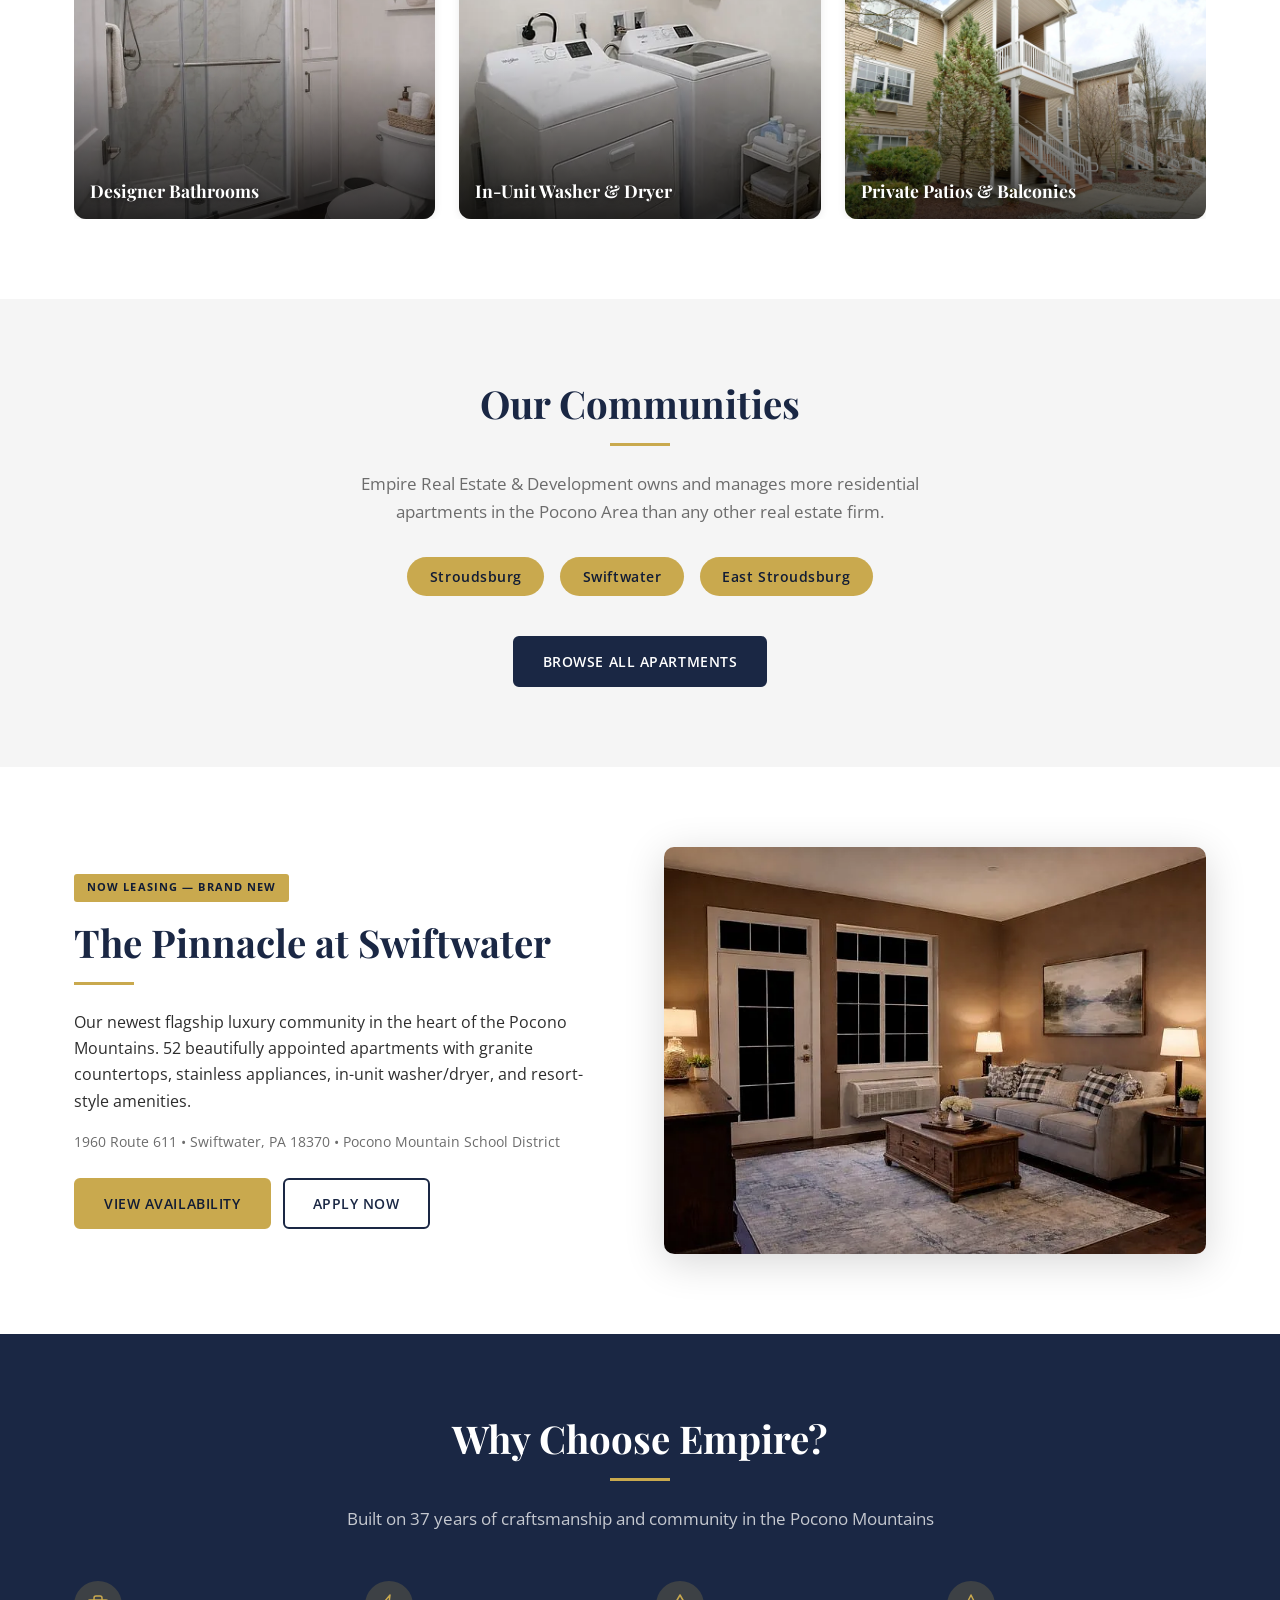
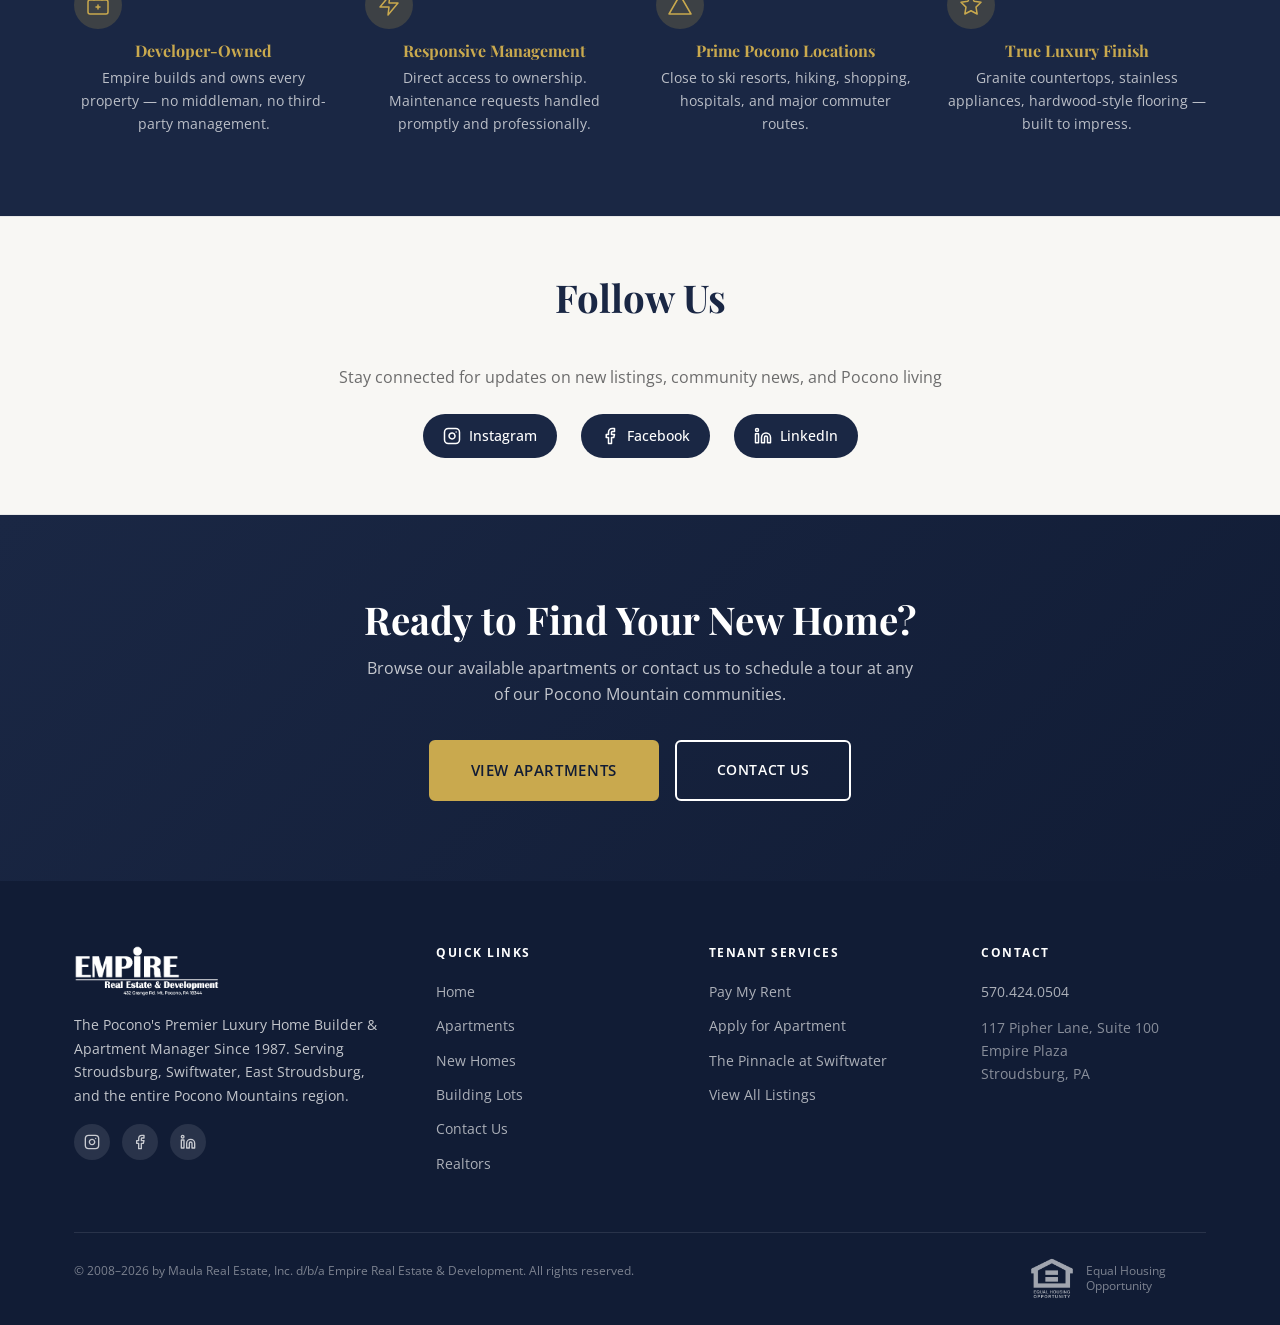
==== commit 569d9706: "updated" ====
--- a/index.html
+++ b/index.html
@@ -66,7 +66,7 @@
       <img src="images/brand/02-logo-navbar.png" alt="Empire Real Estate &amp; Development">
     </a>
 
-    <button class="nav-toggle" aria-label="Toggle navigation" aria-expanded="false">☰</button>
+    <button class="nav-toggle" aria-label="Toggle navigation" aria-expanded="false"><svg xmlns="http://www.w3.org/2000/svg" width="24" height="24" viewBox="0 0 24 24" fill="none" stroke="currentColor" stroke-width="2" stroke-linecap="round" stroke-linejoin="round"><line x1="3" y1="6" x2="21" y2="6"/><line x1="3" y1="12" x2="21" y2="12"/><line x1="3" y1="18" x2="21" y2="18"/></svg></button>
 
     <nav class="header-nav" aria-label="Main navigation">
       <a href="index.html">Home</a>
@@ -222,22 +222,22 @@
     <p class="section-subheading" style="margin:0 auto 3rem;">Built on 37 years of craftsmanship and community in the Pocono Mountains</p>
     <div style="display:grid;grid-template-columns:repeat(auto-fit,minmax(200px,1fr));gap:2rem;text-align:center;">
       <div>
-        <div style="font-size:2rem;margin-bottom:.75rem;">🏗️</div>
+        <div style="width:48px;height:48px;background:rgba(201,169,78,0.2);border-radius:50%;display:flex;align-items:center;justify-content:center;margin-bottom:.75rem;"><svg xmlns="http://www.w3.org/2000/svg" width="24" height="24" viewBox="0 0 24 24" fill="none" stroke="var(--gold)" stroke-width="1.5" stroke-linecap="round" stroke-linejoin="round"><rect x="2" y="7" width="20" height="14" rx="2"/><path d="M16 7V5a2 2 0 0 0-2-2h-4a2 2 0 0 0-2 2v2"/><line x1="12" y1="12" x2="12" y2="16"/><line x1="10" y1="14" x2="14" y2="14"/></svg></div>
         <h3 style="color:var(--gold);font-size:1rem;margin-bottom:.35rem;">Developer-Owned</h3>
         <p style="font-size:.875rem;color:rgba(255,255,255,.7);">Empire builds and owns every property — no middleman, no third-party management.</p>
       </div>
       <div>
-        <div style="font-size:2rem;margin-bottom:.75rem;">⚡</div>
+        <div style="width:48px;height:48px;background:rgba(201,169,78,0.2);border-radius:50%;display:flex;align-items:center;justify-content:center;margin-bottom:.75rem;"><svg xmlns="http://www.w3.org/2000/svg" width="24" height="24" viewBox="0 0 24 24" fill="none" stroke="var(--gold)" stroke-width="1.5" stroke-linecap="round" stroke-linejoin="round"><polygon points="13 2 3 14 12 14 11 22 21 10 12 10 13 2"/></svg></div>
         <h3 style="color:var(--gold);font-size:1rem;margin-bottom:.35rem;">Responsive Management</h3>
         <p style="font-size:.875rem;color:rgba(255,255,255,.7);">Direct access to ownership. Maintenance requests handled promptly and professionally.</p>
       </div>
       <div>
-        <div style="font-size:2rem;margin-bottom:.75rem;">🏔️</div>
+        <div style="width:48px;height:48px;background:rgba(201,169,78,0.2);border-radius:50%;display:flex;align-items:center;justify-content:center;margin-bottom:.75rem;"><svg xmlns="http://www.w3.org/2000/svg" width="24" height="24" viewBox="0 0 24 24" fill="none" stroke="var(--gold)" stroke-width="1.5" stroke-linecap="round" stroke-linejoin="round"><polygon points="23 21 1 21 12 2"/></svg></div>
         <h3 style="color:var(--gold);font-size:1rem;margin-bottom:.35rem;">Prime Pocono Locations</h3>
         <p style="font-size:.875rem;color:rgba(255,255,255,.7);">Close to ski resorts, hiking, shopping, hospitals, and major commuter routes.</p>
       </div>
       <div>
-        <div style="font-size:2rem;margin-bottom:.75rem;">✨</div>
+        <div style="width:48px;height:48px;background:rgba(201,169,78,0.2);border-radius:50%;display:flex;align-items:center;justify-content:center;margin-bottom:.75rem;"><svg xmlns="http://www.w3.org/2000/svg" width="24" height="24" viewBox="0 0 24 24" fill="none" stroke="var(--gold)" stroke-width="1.5" stroke-linecap="round" stroke-linejoin="round"><polygon points="12 2 15.09 8.26 22 9.27 17 14.14 18.18 21.02 12 17.77 5.82 21.02 7 14.14 2 9.27 8.91 8.26 12 2"/></svg></div>
         <h3 style="color:var(--gold);font-size:1rem;margin-bottom:.35rem;">True Luxury Finish</h3>
         <p style="font-size:.875rem;color:rgba(255,255,255,.7);">Granite countertops, stainless appliances, hardwood-style flooring — built to impress.</p>
       </div>
@@ -346,5 +346,24 @@
 </footer>
 
 <script src="js/main.js"></script>
+
+<style>
+/* Mobile grid overrides for inline styles */
+@media (max-width: 640px) {
+  /* Featured property teaser: 2-column grid to 1-column */
+  .section > div[style*="display:grid"][style*="grid-template-columns:1fr 1fr"] {
+    grid-template-columns: 1fr !important;
+    gap: 2rem !important;
+  }
+
+  /* Why Choose Empire: auto-fit grid to single column on smaller phones */
+  @media (max-width: 480px) {
+    .section-navy > .container > div[style*="display:grid"][style*="repeat(auto-fit"] {
+      grid-template-columns: 1fr !important;
+    }
+  }
+}
+</style>
+
 </body>
 </html>
--- a/css/style.css
+++ b/css/style.css
@@ -32,7 +32,12 @@
 /* ---------- Reset & Base ---------- */
 *, *::before, *::after { box-sizing: border-box; margin: 0; padding: 0; }
 
-html { scroll-behavior: smooth; font-size: 16px; }
+html {
+  scroll-behavior: smooth;
+  font-size: 16px;
+  max-width: 100vw;
+  overflow-x: hidden;
+}
 
 body {
   font-family: var(--font-sans);
@@ -41,9 +46,11 @@
   line-height: 1.65;
   -webkit-font-smoothing: antialiased;
   overflow-x: hidden;
-}
-
-img { max-width: 100%; height: auto; display: block; }
+  max-width: 100vw;
+}
+
+img, video, iframe, embed, object { max-width: 100%; }
+img { height: auto; display: block; }
 a  { color: var(--navy); text-decoration: none; transition: color var(--transition); }
 a:hover { color: var(--gold); }
 ul { list-style: none; }
@@ -62,6 +69,10 @@
   max-width: 1180px;
   margin: 0 auto;
   padding: 0 1.5rem;
+}
+
+@media (max-width: 480px) {
+  .container { padding: 0 1rem; }
 }
 
 .section { padding: 5rem 0; }
@@ -169,16 +180,17 @@
   display: flex;
   align-items: center;
   justify-content: space-between;
-  gap: 1rem;
+  gap: .5rem;
   padding: .5rem 1.5rem;
+  overflow: hidden;
   max-width: 1280px;
   margin: 0 auto;
 }
 
 .header-logo img {
-  height: 80px;
+  height: 60px;
   width: auto;
-  max-width: 260px;
+  max-width: 200px;
   transition: opacity var(--transition);
 }
 .header-logo:hover img { opacity: .85; }
@@ -189,17 +201,19 @@
   gap: 0;
   flex: 1;
   justify-content: center;
+  flex-wrap: nowrap;
 }
 
 .header-nav a {
   color: rgba(255,255,255,.85);
-  font-size: .82rem;
+  font-size: .75rem;
   font-weight: 500;
   letter-spacing: .04em;
   text-transform: uppercase;
-  padding: .5rem .85rem;
+  padding: .5rem .55rem;
   border-radius: 4px;
   transition: all var(--transition);
+  white-space: nowrap;
 }
 .header-nav a:hover,
 .header-nav a.active {
@@ -210,7 +224,7 @@
 .header-ctas {
   display: flex;
   align-items: center;
-  gap: .6rem;
+  gap: .4rem;
   flex-shrink: 0;
 }
 
@@ -242,7 +256,15 @@
 /* Mobile CTA group inside hamburger menu — hidden on desktop */
 .nav-mobile-ctas { display: none; }
 
-@media (max-width: 900px) {
+/* Tight nav spacing for 900px–1100px range */
+@media (min-width: 901px) and (max-width: 1100px) {
+  .header-nav a {
+    font-size: .7rem;
+    padding: .4rem .45rem;
+  }
+}
+
+@media (max-width: 768px) {
   .header-logo img { height: 64px; max-width: 200px; }
   .nav-toggle { display: block; }
 
@@ -393,6 +415,7 @@
   grid-template-columns: repeat(auto-fit, minmax(240px, 1fr));
   gap: 2rem;
   margin-top: 2.5rem;
+  overflow: hidden;
 }
 
 .feature-card {
@@ -408,9 +431,22 @@
   border-color: var(--gold);
 }
 .feature-icon {
-  font-size: 2rem;
+  width: 48px;
+  height: 48px;
+  display: flex;
+  align-items: center;
+  justify-content: center;
+  background: var(--gold);
+  border-radius: 50%;
+  padding: 12px;
   margin-bottom: 1rem;
-  display: block;
+  flex-shrink: 0;
+}
+.feature-icon svg {
+  width: 24px;
+  height: 24px;
+  stroke: var(--navy-dark);
+  flex-shrink: 0;
 }
 .feature-card h3 {
   font-size: 1.05rem;
@@ -746,6 +782,7 @@
   grid-template-columns: repeat(auto-fit, minmax(220px, 1fr));
   gap: 1rem;
   margin-bottom: 1.25rem;
+  overflow: hidden;
 }
 .floor-plan-card {
   background: var(--gray-light);
@@ -902,6 +939,7 @@
   grid-template-columns: repeat(auto-fit, minmax(280px, 1fr));
   gap: 1.5rem;
   margin-top: 2.5rem;
+  overflow: hidden;
 }
 .home-feature-card {
   padding: 1.75rem;
@@ -910,7 +948,24 @@
   border: 1px solid var(--gray);
   box-shadow: var(--shadow-sm);
 }
-.home-feature-card .icon { font-size: 2rem; margin-bottom: .75rem; }
+.home-feature-card .icon {
+  width: 48px;
+  height: 48px;
+  background: var(--gold);
+  border-radius: 50%;
+  display: flex;
+  align-items: center;
+  justify-content: center;
+  padding: 12px;
+  margin-bottom: 1rem;
+  flex-shrink: 0;
+}
+.home-feature-card .icon svg {
+  stroke: var(--navy-dark);
+  width: 24px;
+  height: 24px;
+  flex-shrink: 0;
+}
 .home-feature-card h3 { font-size: 1.05rem; margin-bottom: .4rem; }
 .home-feature-card p { font-size: .9rem; color: var(--text-muted); }
 
@@ -937,6 +992,7 @@
   gap: 3rem;
   padding-bottom: 3rem;
   border-bottom: 1px solid rgba(255,255,255,.1);
+  overflow: hidden;
 }
 
 @media (max-width: 900px) {
@@ -1035,6 +1091,7 @@
   grid-template-columns: repeat(4, 1fr);
   gap: 2rem;
   text-align: center;
+  overflow: hidden;
 }
 @media (max-width: 700px) {
   .stats-grid { grid-template-columns: repeat(2, 1fr); }
@@ -1263,6 +1320,7 @@
   grid-template-columns: repeat(3, 1fr);
   gap: 1.5rem;
   margin-top: 2.5rem;
+  overflow: hidden;
 }
 
 .apt-photo-card {
@@ -1352,10 +1410,19 @@
   .apt-gallery-featured { aspect-ratio: 16/9; }
   .apt-meta { gap: 1rem; }
 }
+@media (max-width: 640px) {
+  .header-inner { width: 100%; }
+  .header-inner, .stats-grid, .features-grid, .apt-photo-grid, .floor-plans, .new-homes-features, .footer-grid {
+    width: 100%;
+  }
+}
 @media (max-width: 480px) {
   .features-grid { grid-template-columns: 1fr; }
   .hero-btns { flex-direction: column; }
   .hero-btns .btn { text-align: center; }
   .floor-plans { grid-template-columns: 1fr; }
   .stats-grid { grid-template-columns: 1fr 1fr; }
-}
+  .apt-photo-grid { grid-template-columns: 1fr; }
+  .new-homes-features { grid-template-columns: 1fr; }
+  .footer-grid { grid-template-columns: 1fr; }
+}
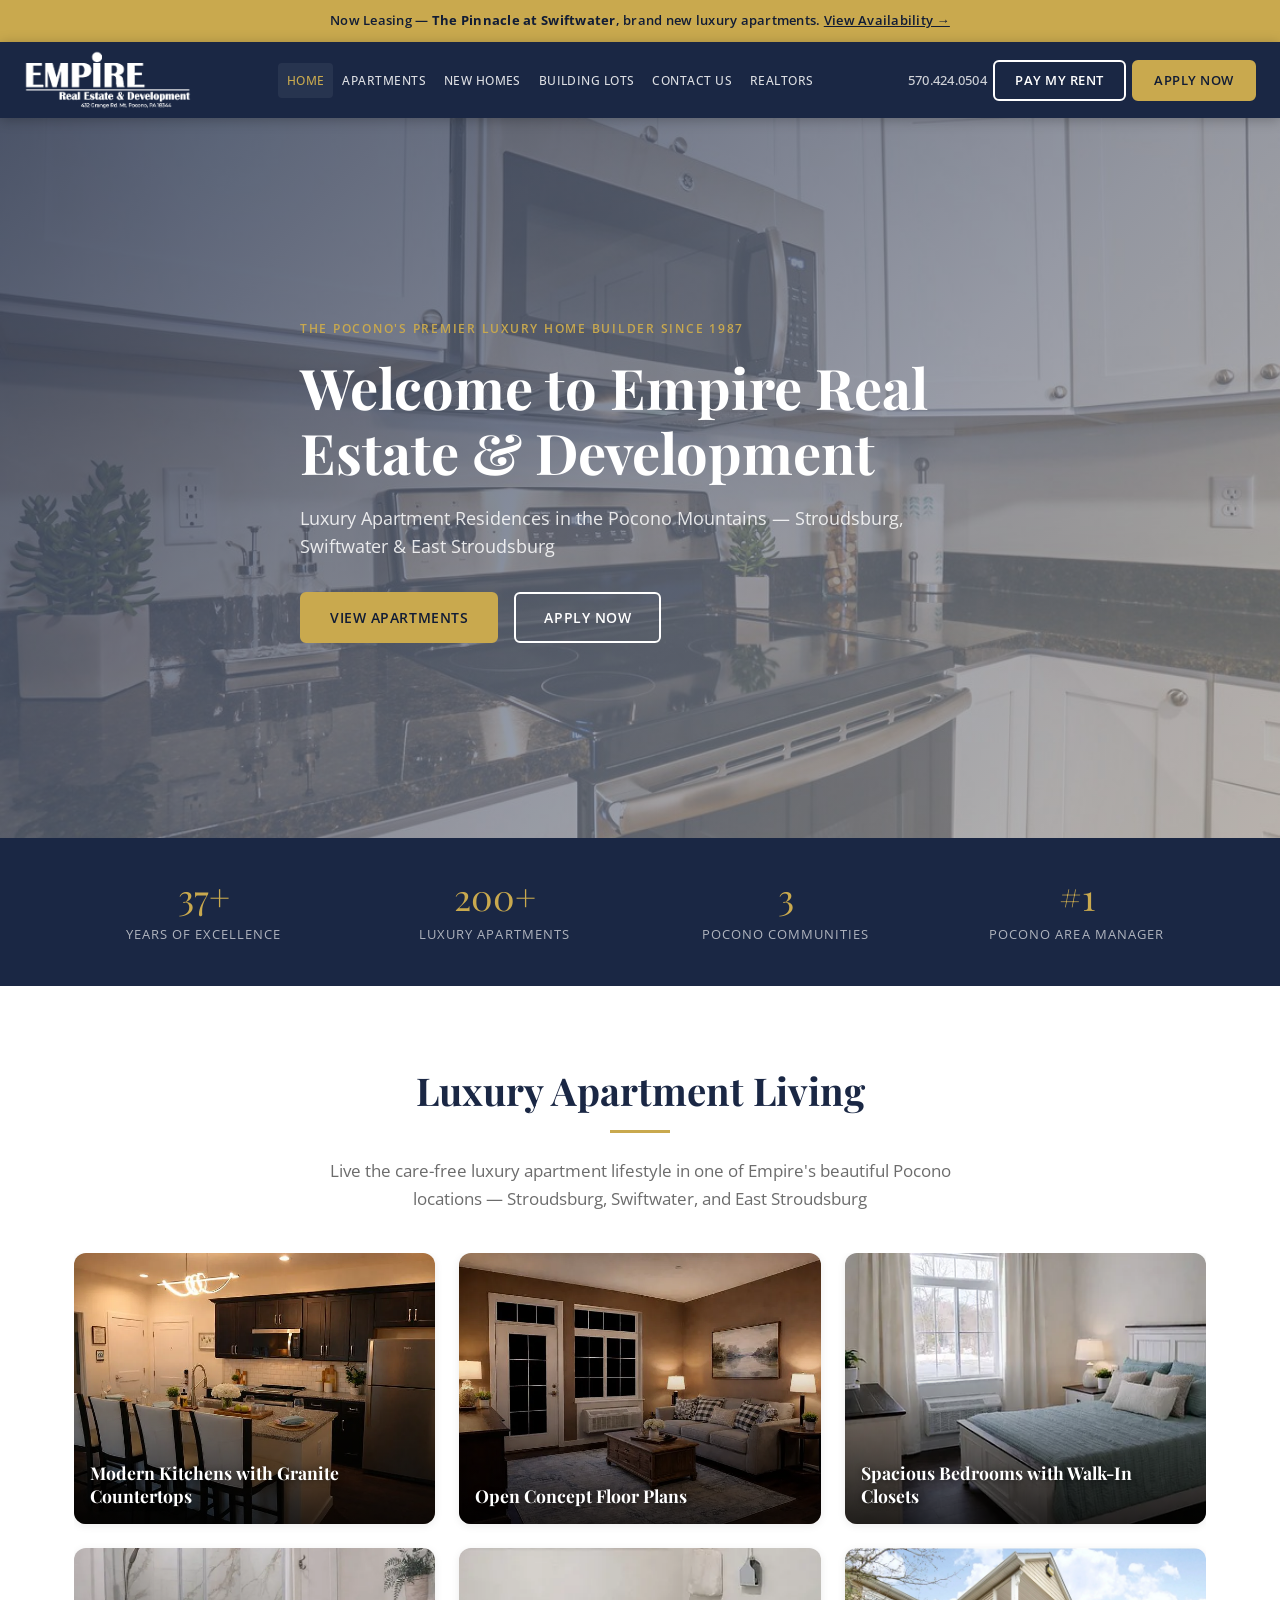
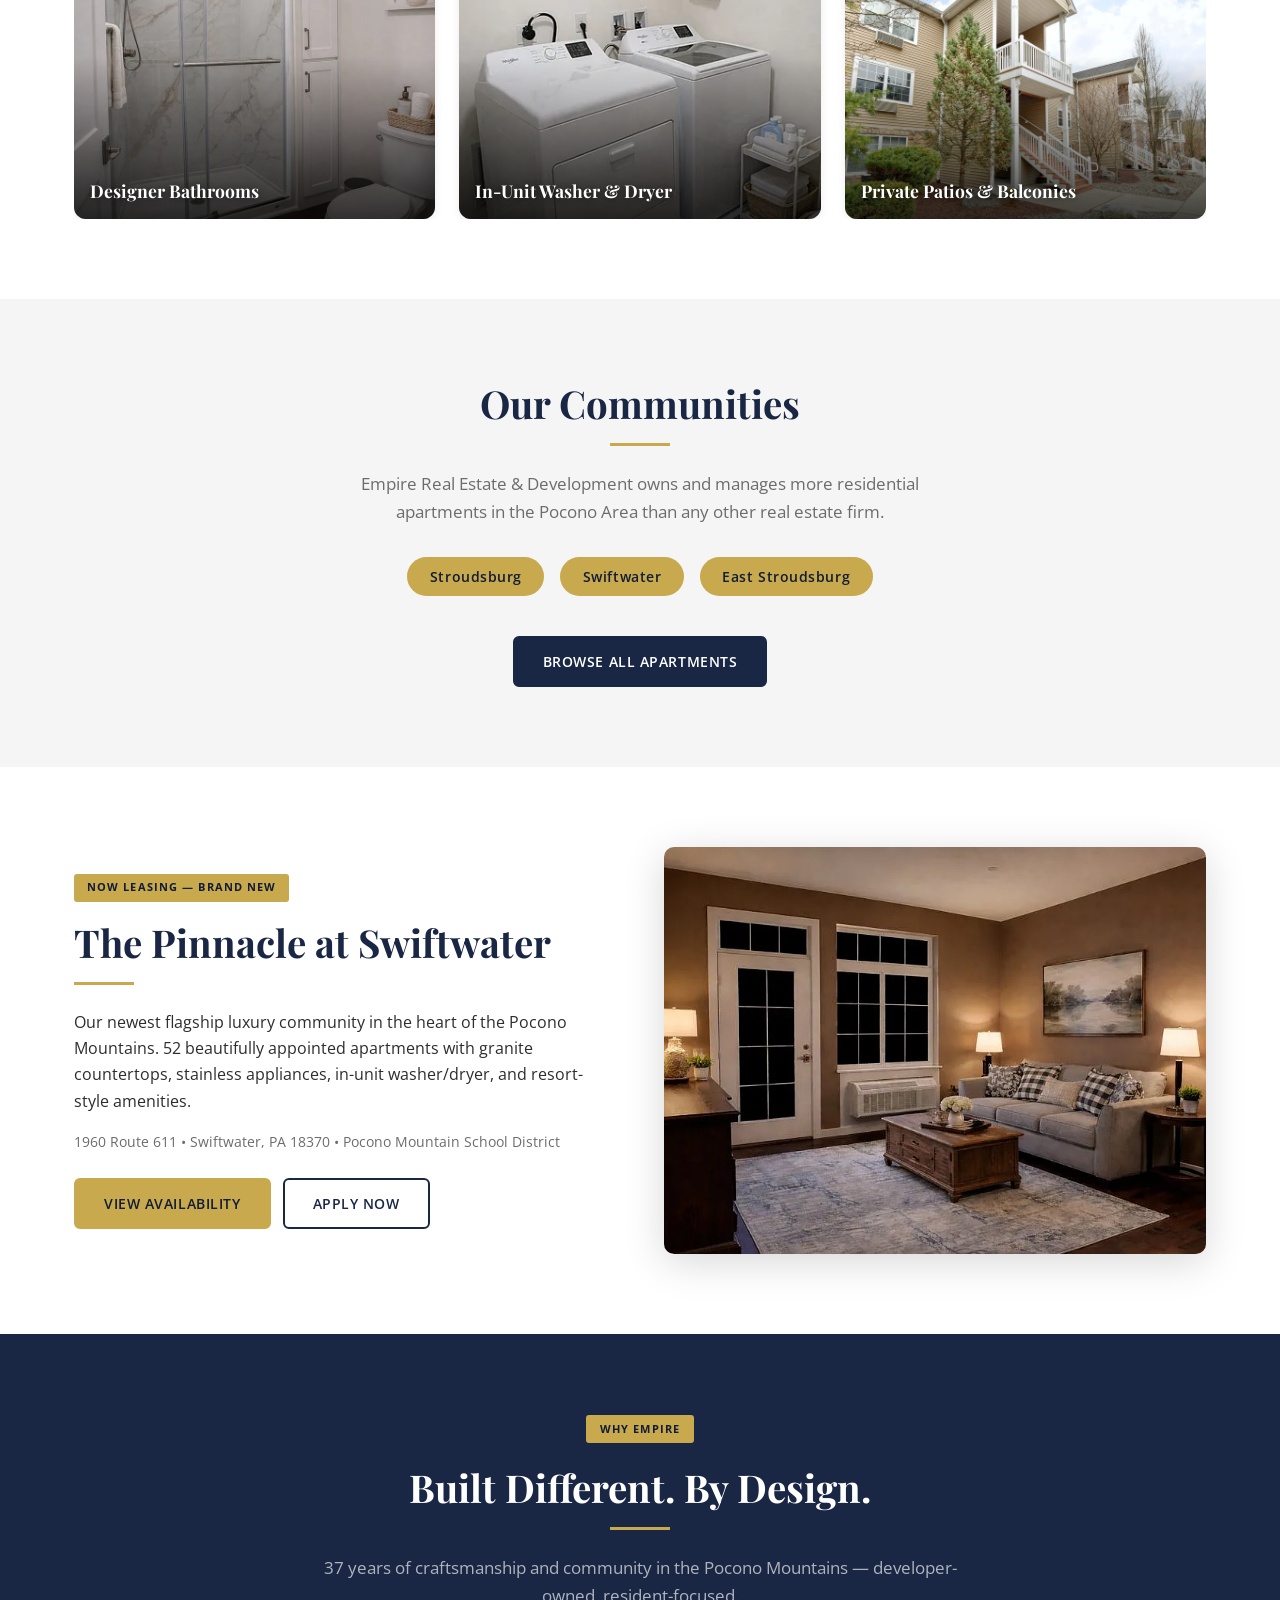
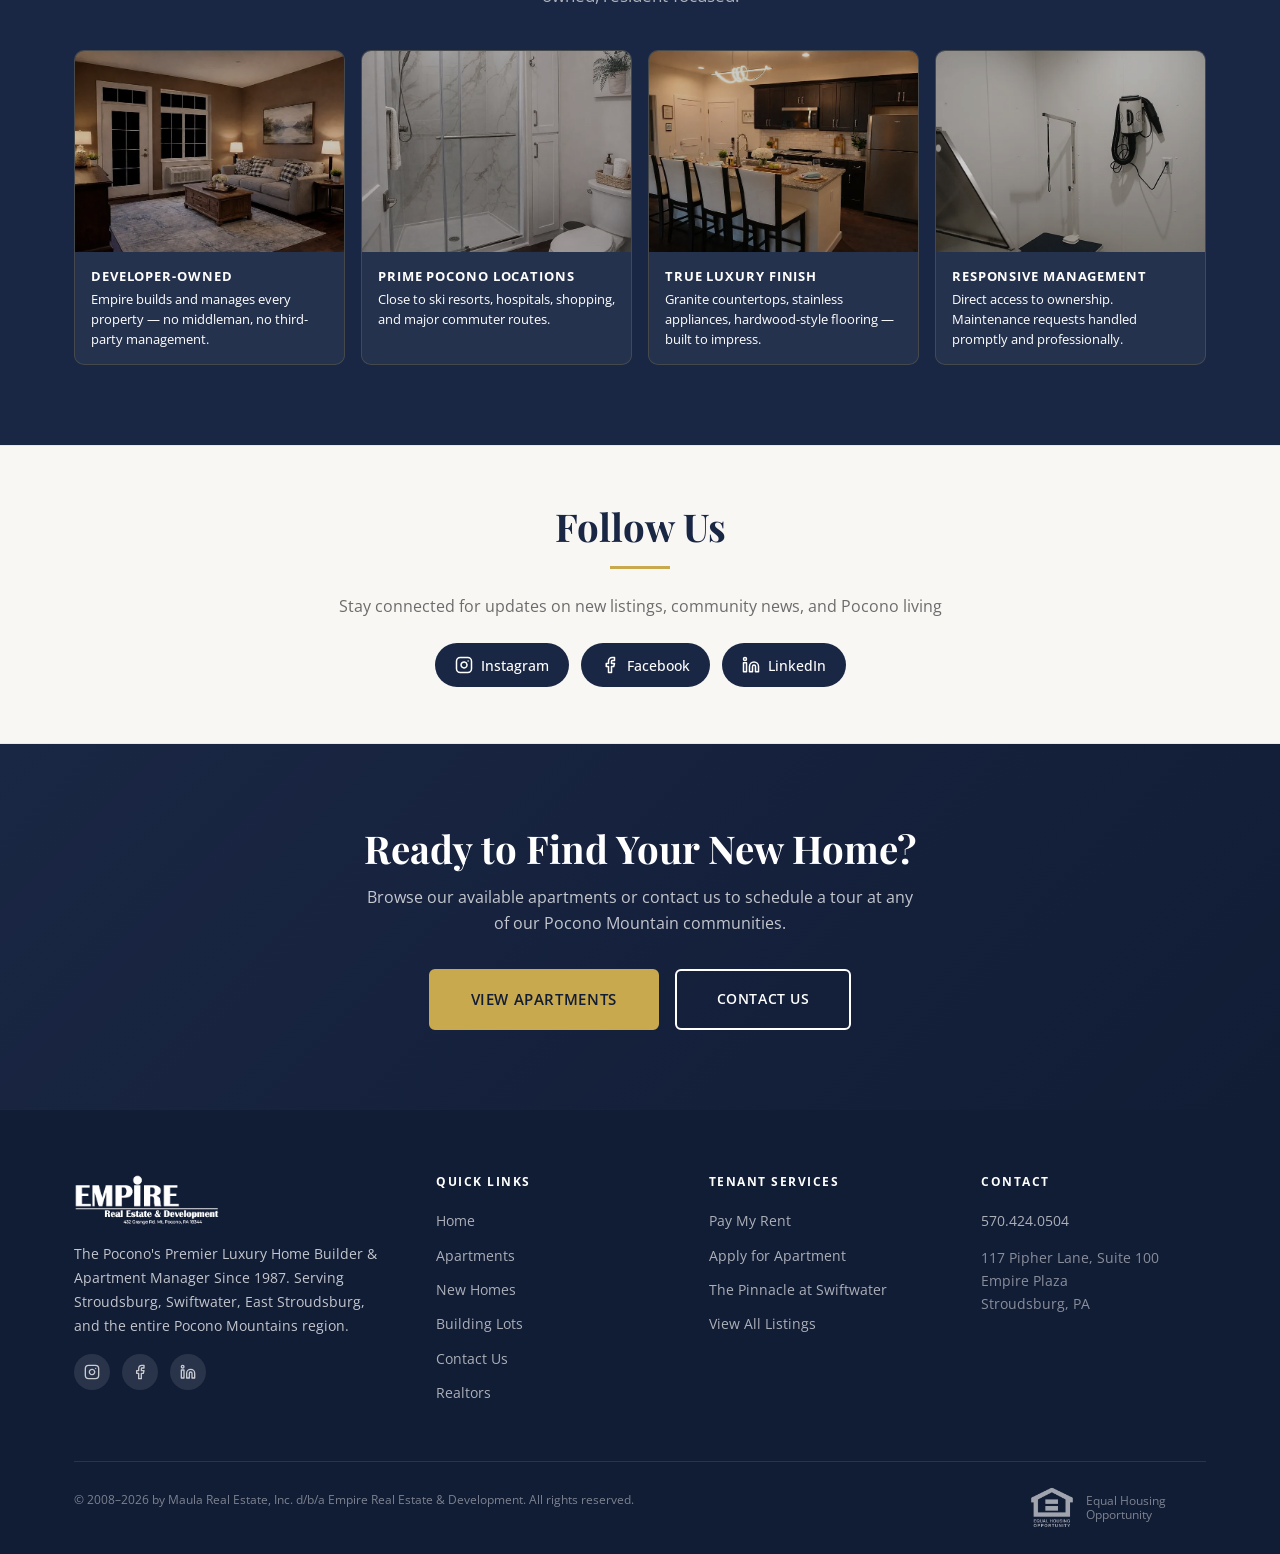
==== commit 707e3d7d: "updated" ====
--- a/index.html
+++ b/index.html
@@ -216,31 +216,56 @@
 
 <!-- ===== WHY EMPIRE ===== -->
 <section class="section section-navy">
-  <div class="container text-center">
-    <h2 class="section-heading">Why Choose Empire?</h2>
-    <div class="gold-rule centered"></div>
-    <p class="section-subheading" style="margin:0 auto 3rem;">Built on 37 years of craftsmanship and community in the Pocono Mountains</p>
-    <div style="display:grid;grid-template-columns:repeat(auto-fit,minmax(200px,1fr));gap:2rem;text-align:center;">
-      <div>
-        <div style="width:48px;height:48px;background:rgba(201,169,78,0.2);border-radius:50%;display:flex;align-items:center;justify-content:center;margin-bottom:.75rem;"><svg xmlns="http://www.w3.org/2000/svg" width="24" height="24" viewBox="0 0 24 24" fill="none" stroke="var(--gold)" stroke-width="1.5" stroke-linecap="round" stroke-linejoin="round"><rect x="2" y="7" width="20" height="14" rx="2"/><path d="M16 7V5a2 2 0 0 0-2-2h-4a2 2 0 0 0-2 2v2"/><line x1="12" y1="12" x2="12" y2="16"/><line x1="10" y1="14" x2="14" y2="14"/></svg></div>
-        <h3 style="color:var(--gold);font-size:1rem;margin-bottom:.35rem;">Developer-Owned</h3>
-        <p style="font-size:.875rem;color:rgba(255,255,255,.7);">Empire builds and owns every property — no middleman, no third-party management.</p>
-      </div>
-      <div>
-        <div style="width:48px;height:48px;background:rgba(201,169,78,0.2);border-radius:50%;display:flex;align-items:center;justify-content:center;margin-bottom:.75rem;"><svg xmlns="http://www.w3.org/2000/svg" width="24" height="24" viewBox="0 0 24 24" fill="none" stroke="var(--gold)" stroke-width="1.5" stroke-linecap="round" stroke-linejoin="round"><polygon points="13 2 3 14 12 14 11 22 21 10 12 10 13 2"/></svg></div>
-        <h3 style="color:var(--gold);font-size:1rem;margin-bottom:.35rem;">Responsive Management</h3>
-        <p style="font-size:.875rem;color:rgba(255,255,255,.7);">Direct access to ownership. Maintenance requests handled promptly and professionally.</p>
-      </div>
-      <div>
-        <div style="width:48px;height:48px;background:rgba(201,169,78,0.2);border-radius:50%;display:flex;align-items:center;justify-content:center;margin-bottom:.75rem;"><svg xmlns="http://www.w3.org/2000/svg" width="24" height="24" viewBox="0 0 24 24" fill="none" stroke="var(--gold)" stroke-width="1.5" stroke-linecap="round" stroke-linejoin="round"><polygon points="23 21 1 21 12 2"/></svg></div>
-        <h3 style="color:var(--gold);font-size:1rem;margin-bottom:.35rem;">Prime Pocono Locations</h3>
-        <p style="font-size:.875rem;color:rgba(255,255,255,.7);">Close to ski resorts, hiking, shopping, hospitals, and major commuter routes.</p>
-      </div>
-      <div>
-        <div style="width:48px;height:48px;background:rgba(201,169,78,0.2);border-radius:50%;display:flex;align-items:center;justify-content:center;margin-bottom:.75rem;"><svg xmlns="http://www.w3.org/2000/svg" width="24" height="24" viewBox="0 0 24 24" fill="none" stroke="var(--gold)" stroke-width="1.5" stroke-linecap="round" stroke-linejoin="round"><polygon points="12 2 15.09 8.26 22 9.27 17 14.14 18.18 21.02 12 17.77 5.82 21.02 7 14.14 2 9.27 8.91 8.26 12 2"/></svg></div>
-        <h3 style="color:var(--gold);font-size:1rem;margin-bottom:.35rem;">True Luxury Finish</h3>
-        <p style="font-size:.875rem;color:rgba(255,255,255,.7);">Granite countertops, stainless appliances, hardwood-style flooring — built to impress.</p>
-      </div>
+  <div class="container">
+    <div class="text-center">
+      <span style="display:inline-block;background:var(--gold);color:var(--navy-dark);font-size:.7rem;font-weight:700;letter-spacing:.1em;text-transform:uppercase;padding:.3rem .9rem;border-radius:3px;margin-bottom:1.25rem;">Why Empire</span>
+      <h2 class="section-heading">Built Different. By Design.</h2>
+      <div class="gold-rule centered"></div>
+      <p class="section-subheading" style="margin:0 auto 2.5rem;color:rgba(255,255,255,.65);">37 years of craftsmanship and community in the Pocono Mountains — developer-owned, resident-focused.</p>
+    </div>
+
+    <div class="why-empire-grid">
+
+      <div class="why-card">
+        <div class="why-card-photo">
+          <img src="images/pinnacle-at-swiftwater/livingroom.jpg" alt="Luxury living room at Empire apartments" loading="lazy">
+        </div>
+        <div class="why-card-body">
+          <h3 class="why-card-title">Developer-Owned</h3>
+          <p class="why-card-desc">Empire builds and manages every property — no middleman, no third-party management.</p>
+        </div>
+      </div>
+
+      <div class="why-card">
+        <div class="why-card-photo">
+          <img src="images/pinnacle-at-swiftwater/42c678403e1d81d7187f6c78c7945374-cc_ft_768.jpg" alt="The Pinnacle at Swiftwater exterior" loading="lazy">
+        </div>
+        <div class="why-card-body">
+          <h3 class="why-card-title">Prime Pocono Locations</h3>
+          <p class="why-card-desc">Close to ski resorts, hospitals, shopping, and major commuter routes.</p>
+        </div>
+      </div>
+
+      <div class="why-card">
+        <div class="why-card-photo">
+          <img src="images/pinnacle-at-swiftwater/dining.jpg" alt="Modern granite kitchen at Empire" loading="lazy">
+        </div>
+        <div class="why-card-body">
+          <h3 class="why-card-title">True Luxury Finish</h3>
+          <p class="why-card-desc">Granite countertops, stainless appliances, hardwood-style flooring — built to impress.</p>
+        </div>
+      </div>
+
+      <div class="why-card">
+        <div class="why-card-photo">
+          <img src="images/pinnacle-at-swiftwater/8e52c3ddbadc016cf6ee925c57341535-cc_ft_768.jpg" alt="Empire luxury kitchen interior" loading="lazy">
+        </div>
+        <div class="why-card-body">
+          <h3 class="why-card-title">Responsive Management</h3>
+          <p class="why-card-desc">Direct access to ownership. Maintenance requests handled promptly and professionally.</p>
+        </div>
+      </div>
+
     </div>
   </div>
 </section>
--- a/css/style.css
+++ b/css/style.css
@@ -457,6 +457,75 @@
   color: var(--text-muted);
 }
 
+/* ---------- Why Choose Empire Cards ---------- */
+.why-empire-grid {
+  display: grid;
+  grid-template-columns: repeat(4, 1fr);
+  gap: 1rem;
+}
+
+.why-card {
+  background: rgba(255,255,255,.05);
+  border: 1px solid rgba(201,169,78,.2);
+  border-radius: 10px;
+  overflow: hidden;
+  transition: all var(--transition);
+}
+
+.why-card:hover {
+  background: rgba(255,255,255,.09);
+  border-color: rgba(201,169,78,.55);
+  transform: translateY(-3px);
+}
+
+.why-card-photo {
+  aspect-ratio: 4 / 3;
+  overflow: hidden;
+}
+
+.why-card-photo img {
+  width: 100%;
+  height: 100%;
+  object-fit: cover;
+  display: block;
+  filter: brightness(.8) saturate(.9);
+  transition: filter var(--transition);
+}
+
+.why-card:hover .why-card-photo img {
+  filter: brightness(.95) saturate(1.1);
+}
+
+.why-card-body {
+  padding: 1rem 1rem .9rem;
+}
+
+.why-card-title {
+  font-family: var(--font-sans);
+  font-size: .8rem;
+  font-weight: 700;
+  text-transform: uppercase;
+  letter-spacing: .07em;
+  color: var(--gold);
+  margin-bottom: .35rem;
+}
+
+.why-card-desc {
+  font-size: .8rem;
+  color: rgba(255,255,255,.6);
+  line-height: 1.55;
+  margin: 0;
+}
+
+@media (max-width: 768px) {
+  .why-empire-grid { grid-template-columns: repeat(2, 1fr); }
+}
+
+@media (max-width: 480px) {
+  .why-empire-grid { grid-template-columns: 1fr 1fr; gap: .75rem; }
+  .why-card-body { padding: .75rem; }
+}
+
 /* ---------- Locations ---------- */
 .locations-list {
   display: flex;
@@ -486,8 +555,10 @@
 .social-section h2 { margin-bottom: .5rem; }
 .social-links {
   display: flex;
-  gap: 1.5rem;
+  gap: .75rem;
   justify-content: center;
+  flex-wrap: wrap;
+  padding: 0 1rem;
   margin-top: 1.5rem;
 }
 .social-links a {
@@ -508,6 +579,25 @@
   transform: translateY(-2px);
 }
 .social-links svg { width: 18px; height: 18px; flex-shrink: 0; }
+
+@media (max-width: 600px) {
+  .social-links {
+    gap: .5rem;
+    padding: 0 .5rem;
+  }
+  .social-links a {
+    font-size: .78rem;
+    padding: .55rem .9rem;
+    gap: .35rem;
+  }
+  .social-links svg {
+    width: 15px;
+    height: 15px;
+  }
+  .social-section {
+    padding: 2.5rem 1rem;
+  }
+}
 
 /* ---------- Apartment Cards ---------- */
 .apt-grid {
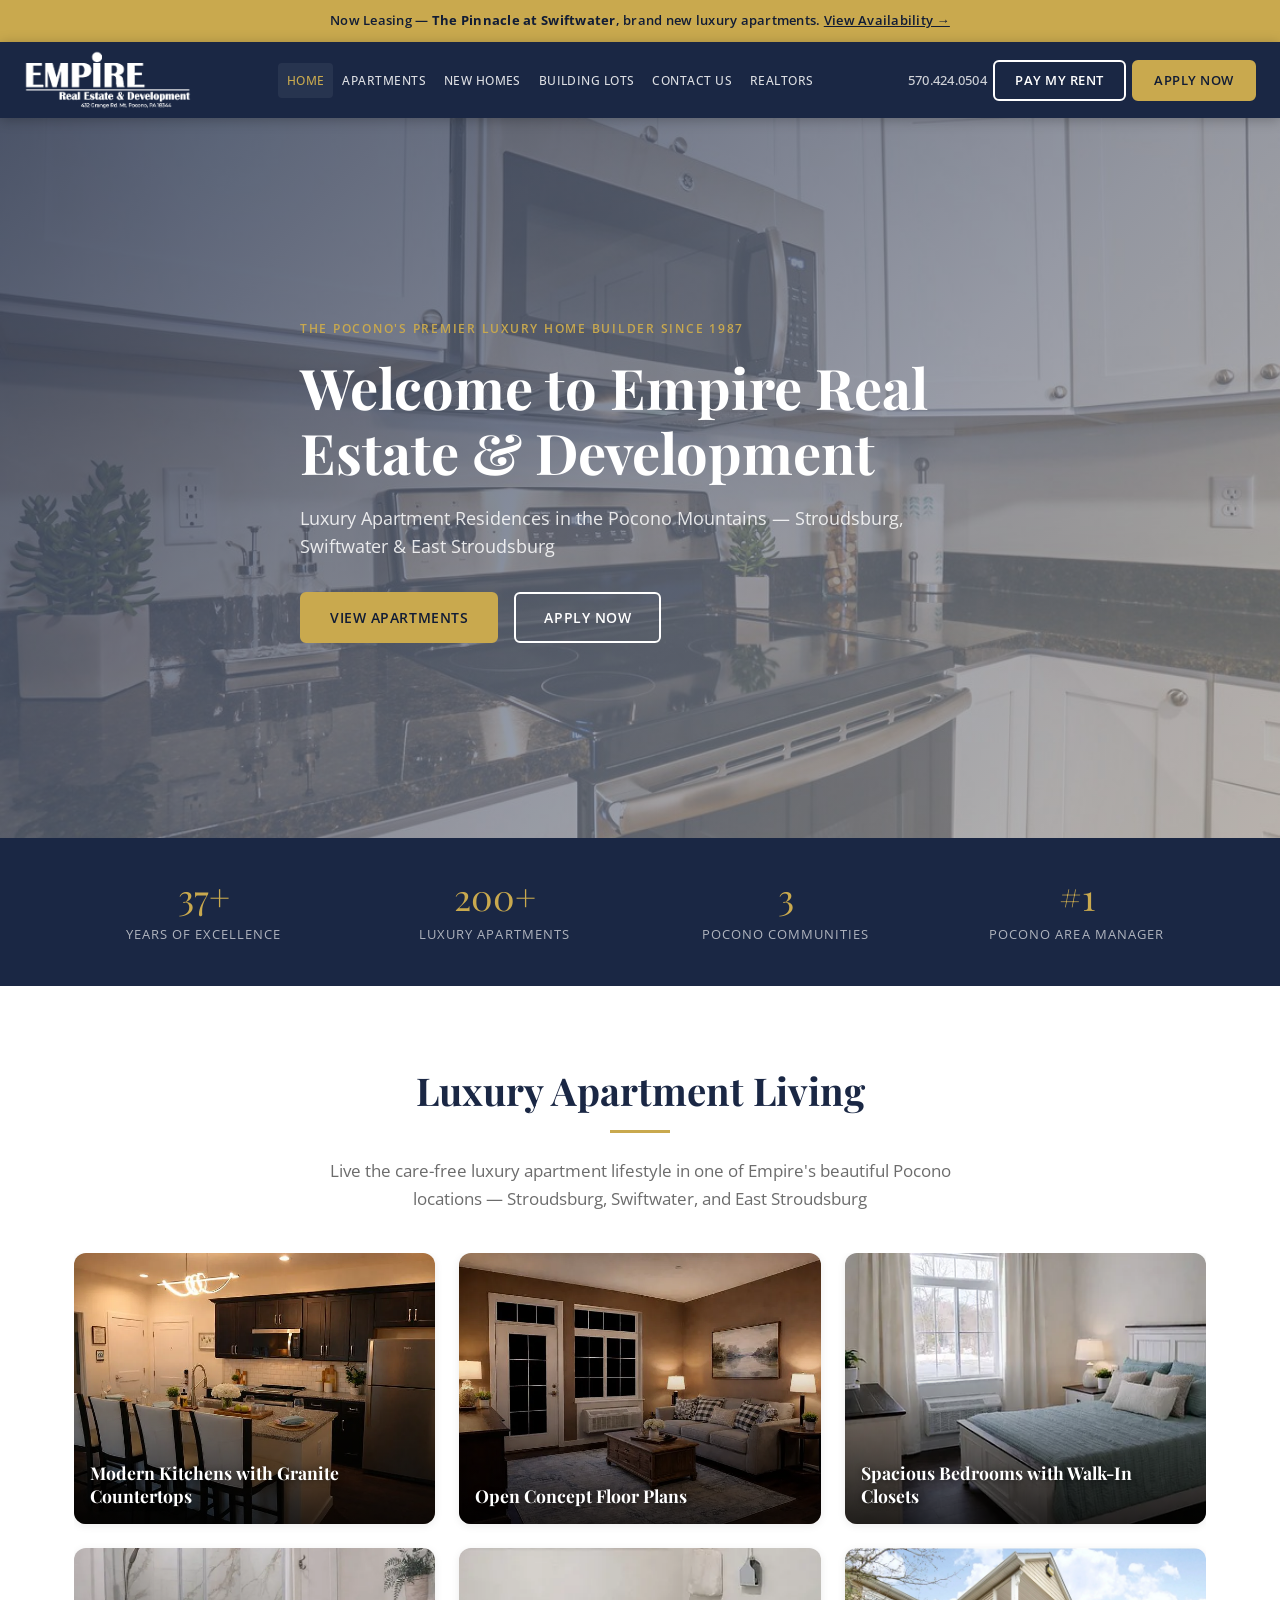
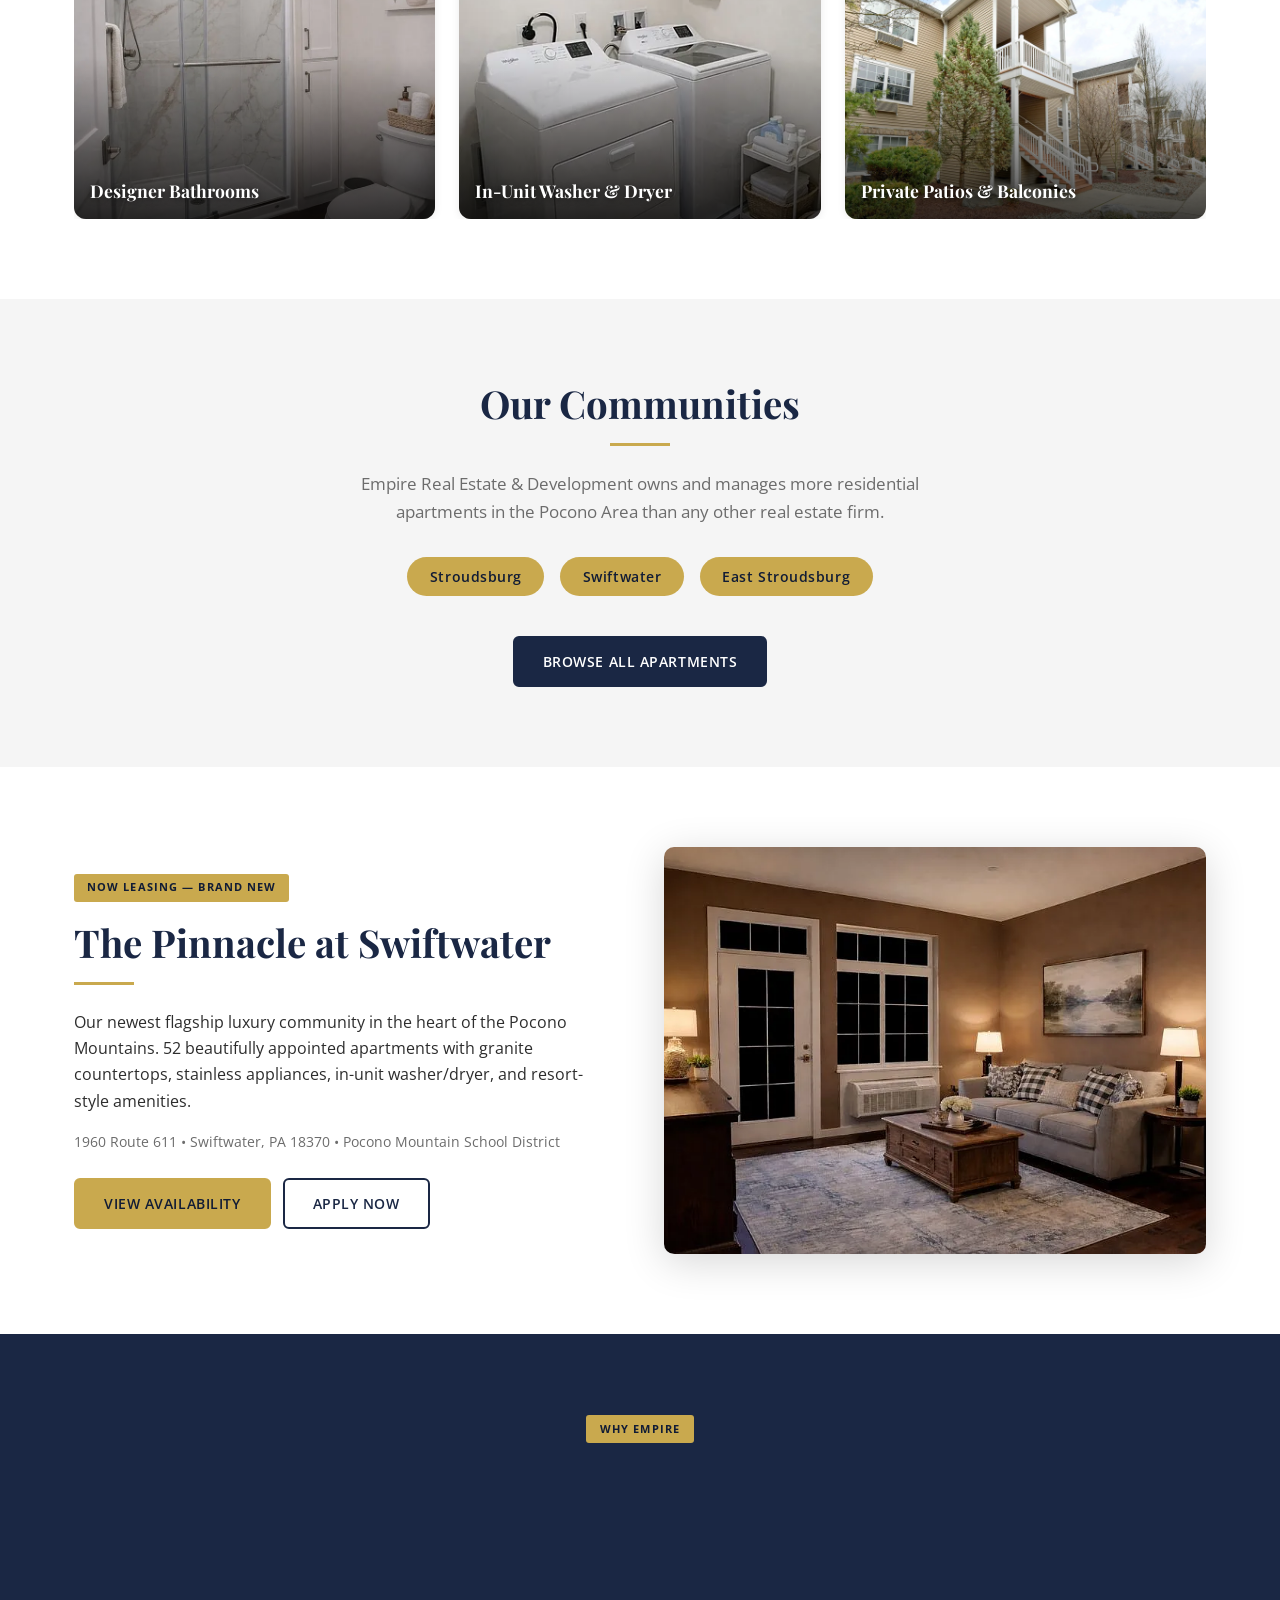
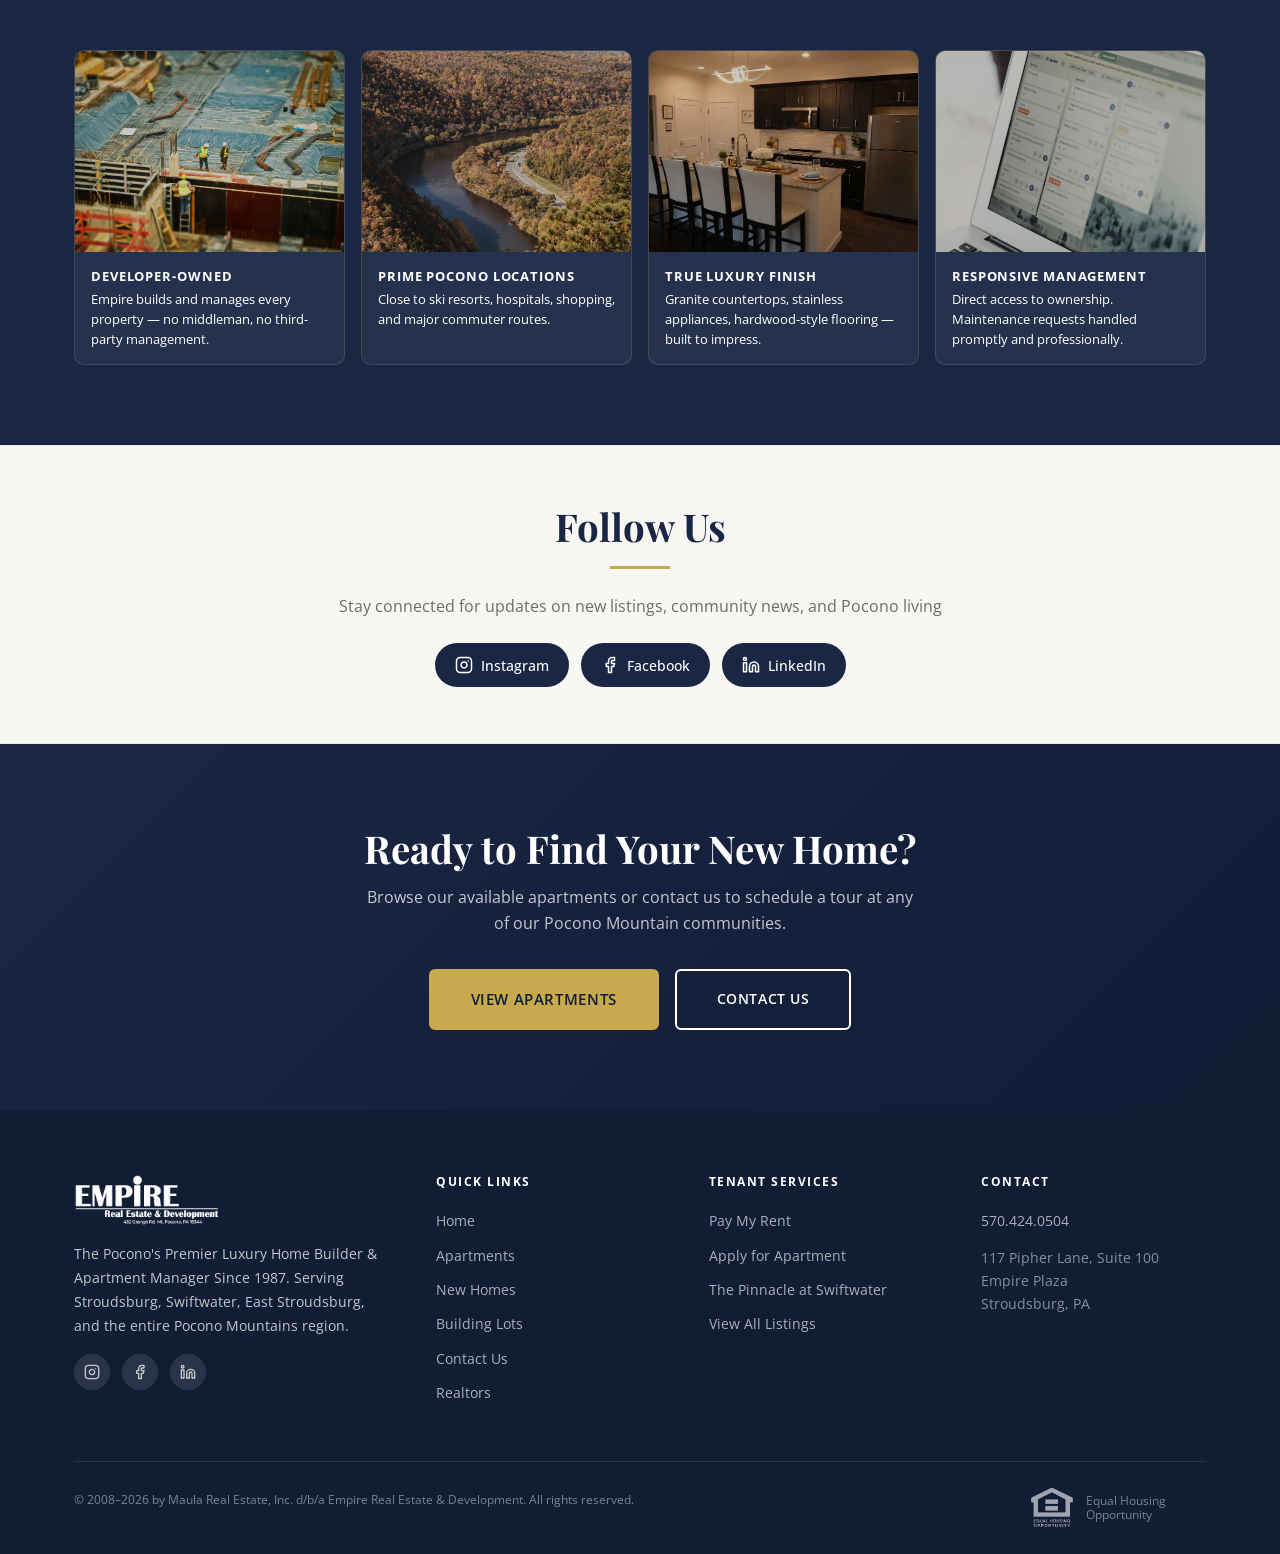
==== commit 24778885: "updated" ====
--- a/index.html
+++ b/index.html
@@ -228,7 +228,7 @@
 
       <div class="why-card">
         <div class="why-card-photo">
-          <img src="images/pinnacle-at-swiftwater/livingroom.jpg" alt="Luxury living room at Empire apartments" loading="lazy">
+          <img src="images/developer-owned.jpg" alt="Empire Real Estate developer owned properties" loading="lazy">
         </div>
         <div class="why-card-body">
           <h3 class="why-card-title">Developer-Owned</h3>
@@ -238,7 +238,7 @@
 
       <div class="why-card">
         <div class="why-card-photo">
-          <img src="images/pinnacle-at-swiftwater/42c678403e1d81d7187f6c78c7945374-cc_ft_768.jpg" alt="The Pinnacle at Swiftwater exterior" loading="lazy">
+          <img src="images/poconos.jpg" alt="Prime Pocono Mountain locations" loading="lazy">
         </div>
         <div class="why-card-body">
           <h3 class="why-card-title">Prime Pocono Locations</h3>
@@ -258,7 +258,7 @@
 
       <div class="why-card">
         <div class="why-card-photo">
-          <img src="images/pinnacle-at-swiftwater/8e52c3ddbadc016cf6ee925c57341535-cc_ft_768.jpg" alt="Empire luxury kitchen interior" loading="lazy">
+          <img src="images/responsive-management.jpg" alt="Responsive property management team" loading="lazy">
         </div>
         <div class="why-card-body">
           <h3 class="why-card-title">Responsive Management</h3>
--- a/css/style.css
+++ b/css/style.css
@@ -245,11 +245,17 @@
   background: none;
   border: 1px solid rgba(255,255,255,.3);
   color: var(--white);
-  padding: .4rem .6rem;
+  padding: .4rem .7rem;
   border-radius: 4px;
   cursor: pointer;
   font-size: 1.2rem;
   line-height: 1;
+  touch-action: manipulation;
+  -webkit-tap-highlight-color: transparent;
+  user-select: none;
+  -webkit-user-select: none;
+  position: relative;
+  z-index: 1001;
 }
 
 /* Mobile nav */
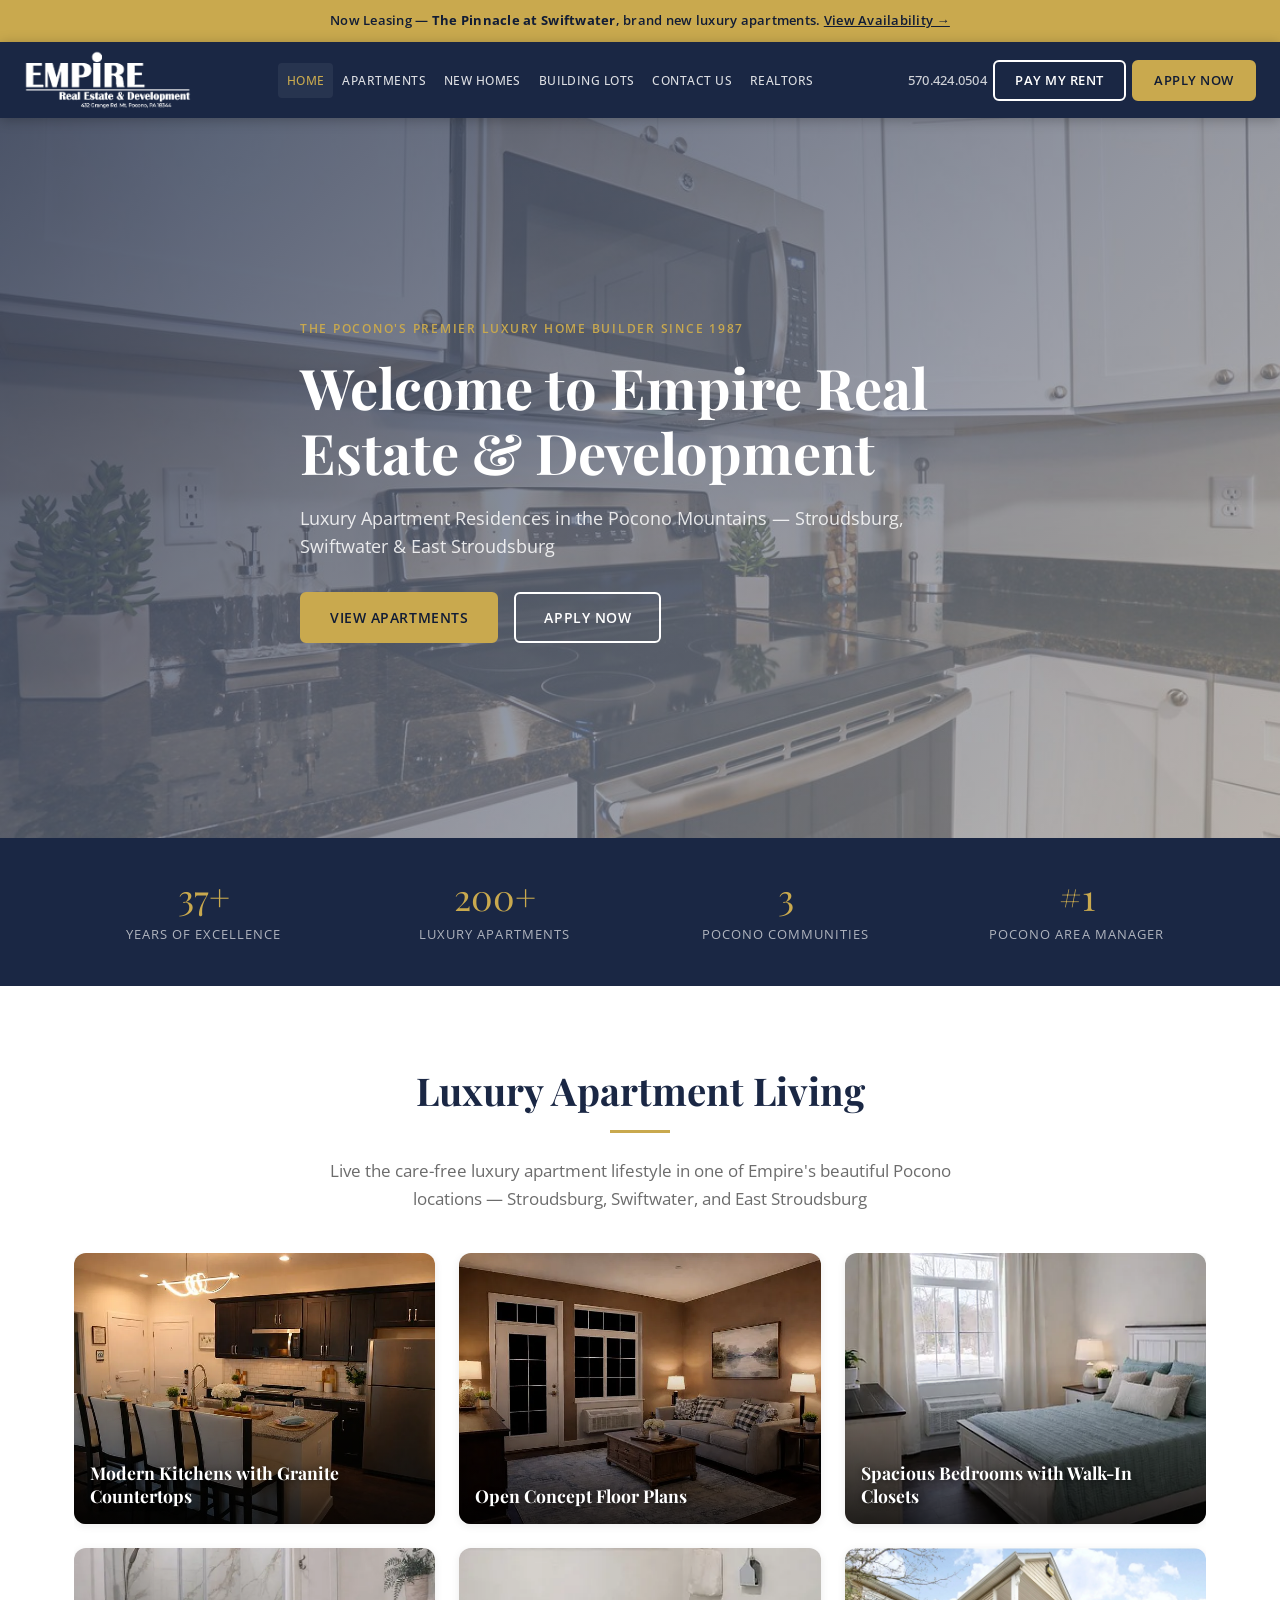
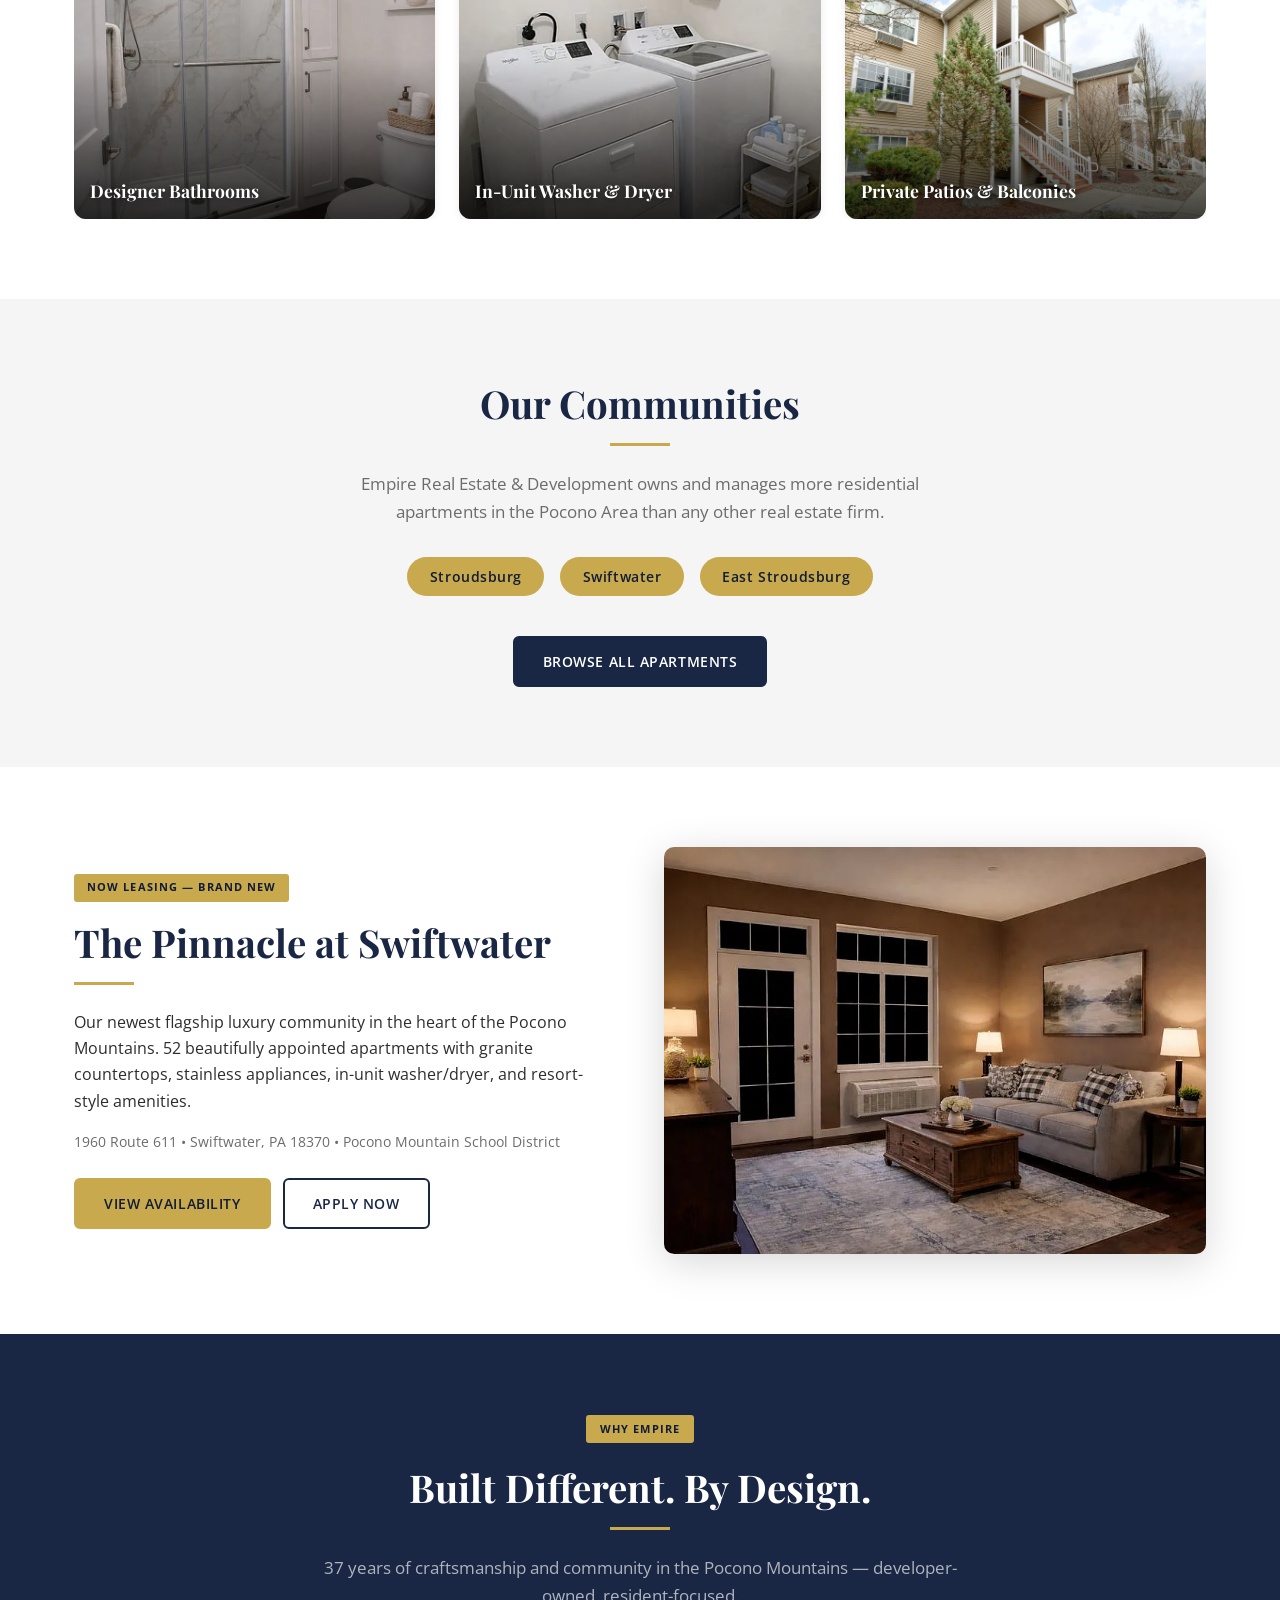
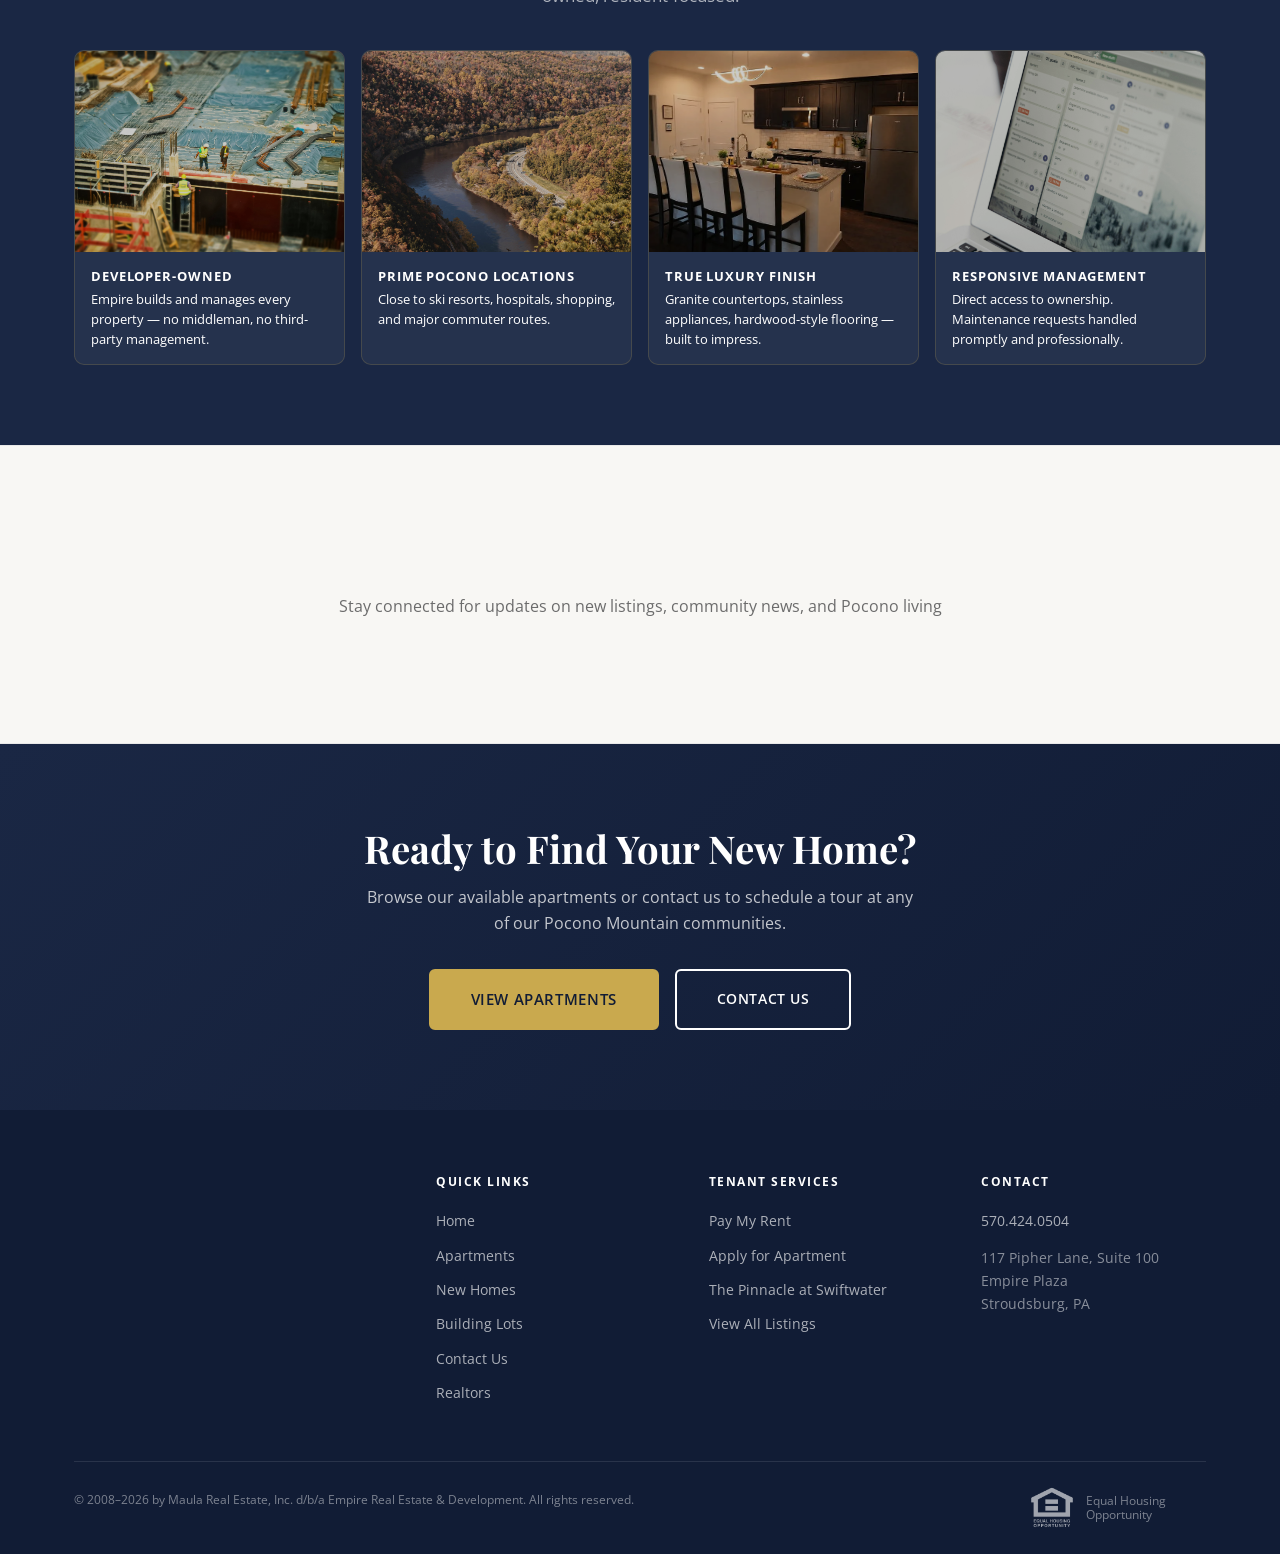
==== commit 83d377a0: "updated" ====
--- a/index.html
+++ b/index.html
@@ -11,7 +11,7 @@
   <meta property="og:url"         content="https://www.empireunlimited.com/">
   <meta property="og:title"       content="Empire Real Estate | Luxury Pocono Apartments">
   <meta property="og:description" content="Luxury apartment rentals, new home construction, and building lots in the Pocono Mountains since 1987.">
-  <meta property="og:image"       content="https://www.empireunlimited.com/images/homepage/01-hero-kitchen-interior.jpg">
+  <meta property="og:image"       content="https://bzuracyber.github.io/empireunlimited/images/brand/02-logo-navbar.png">
 
   <!-- Favicon -->
   <link rel="icon"             href="favicon.ico" sizes="any">
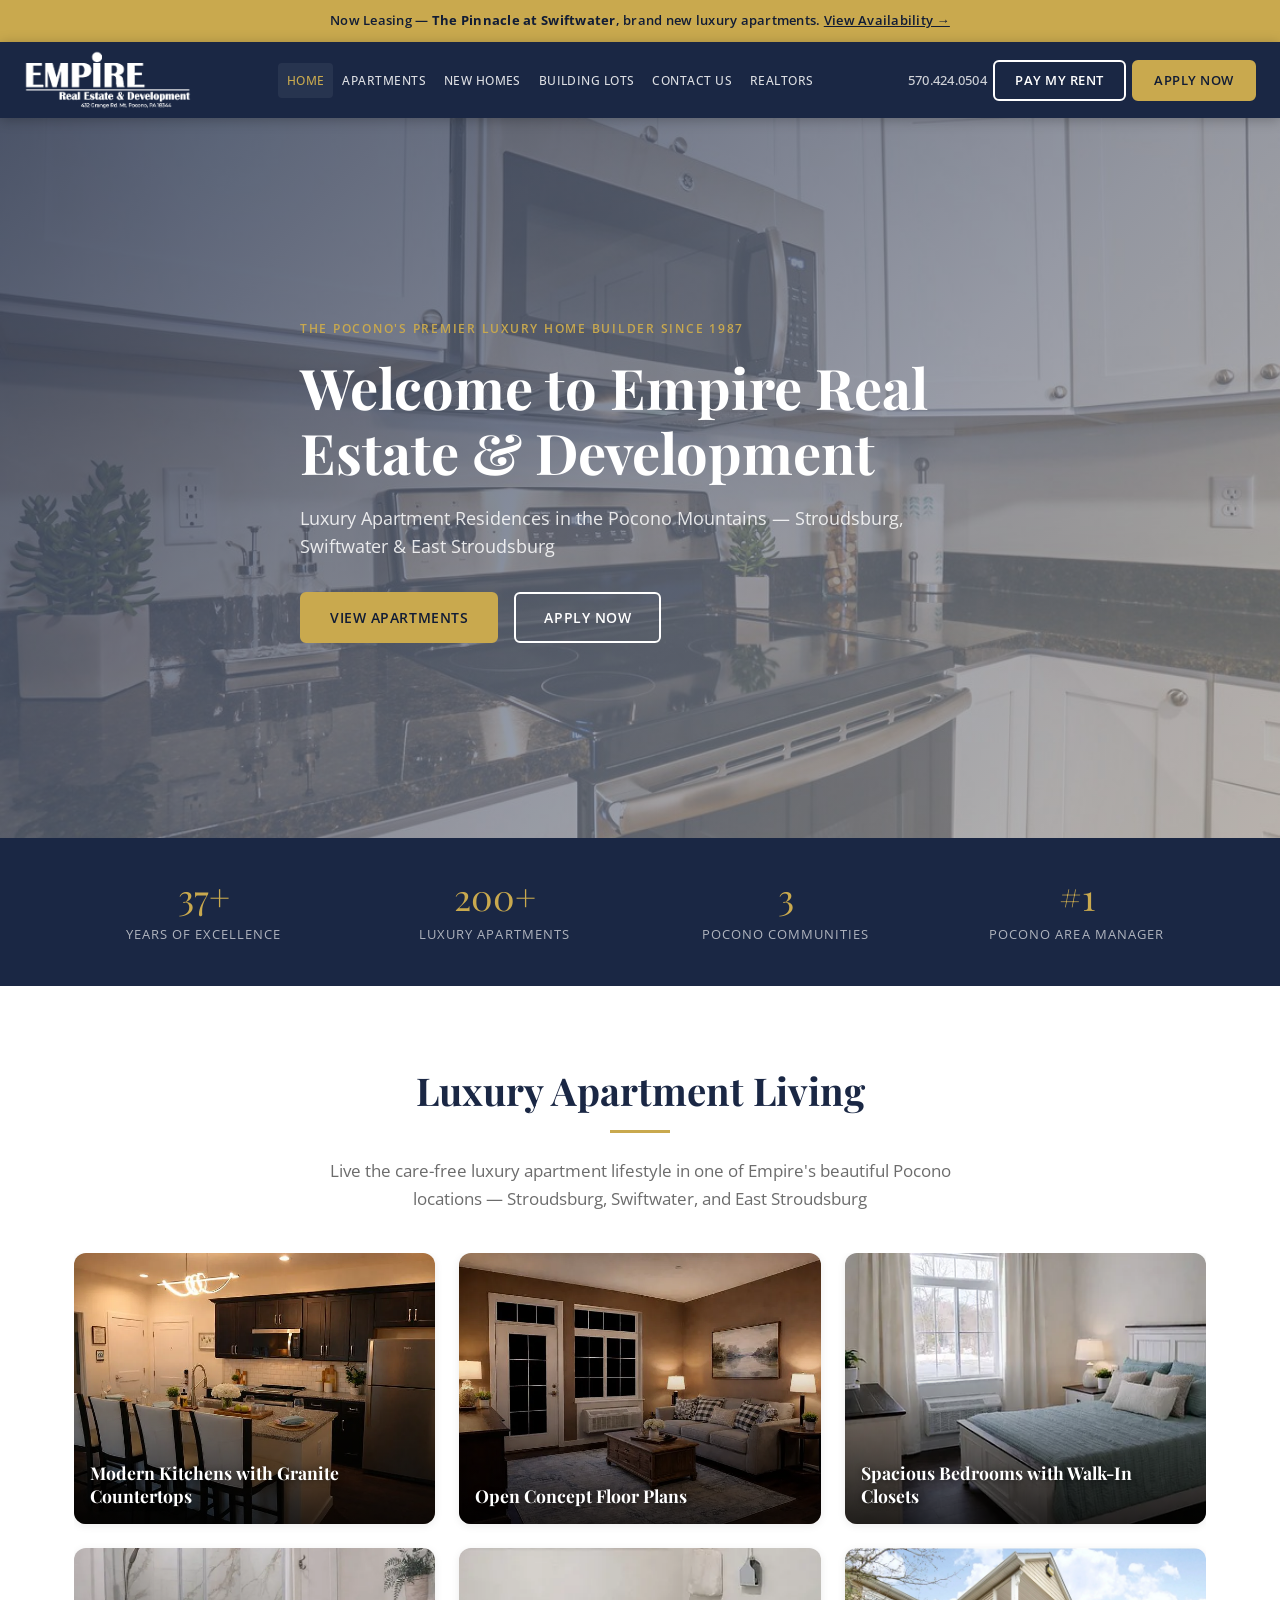
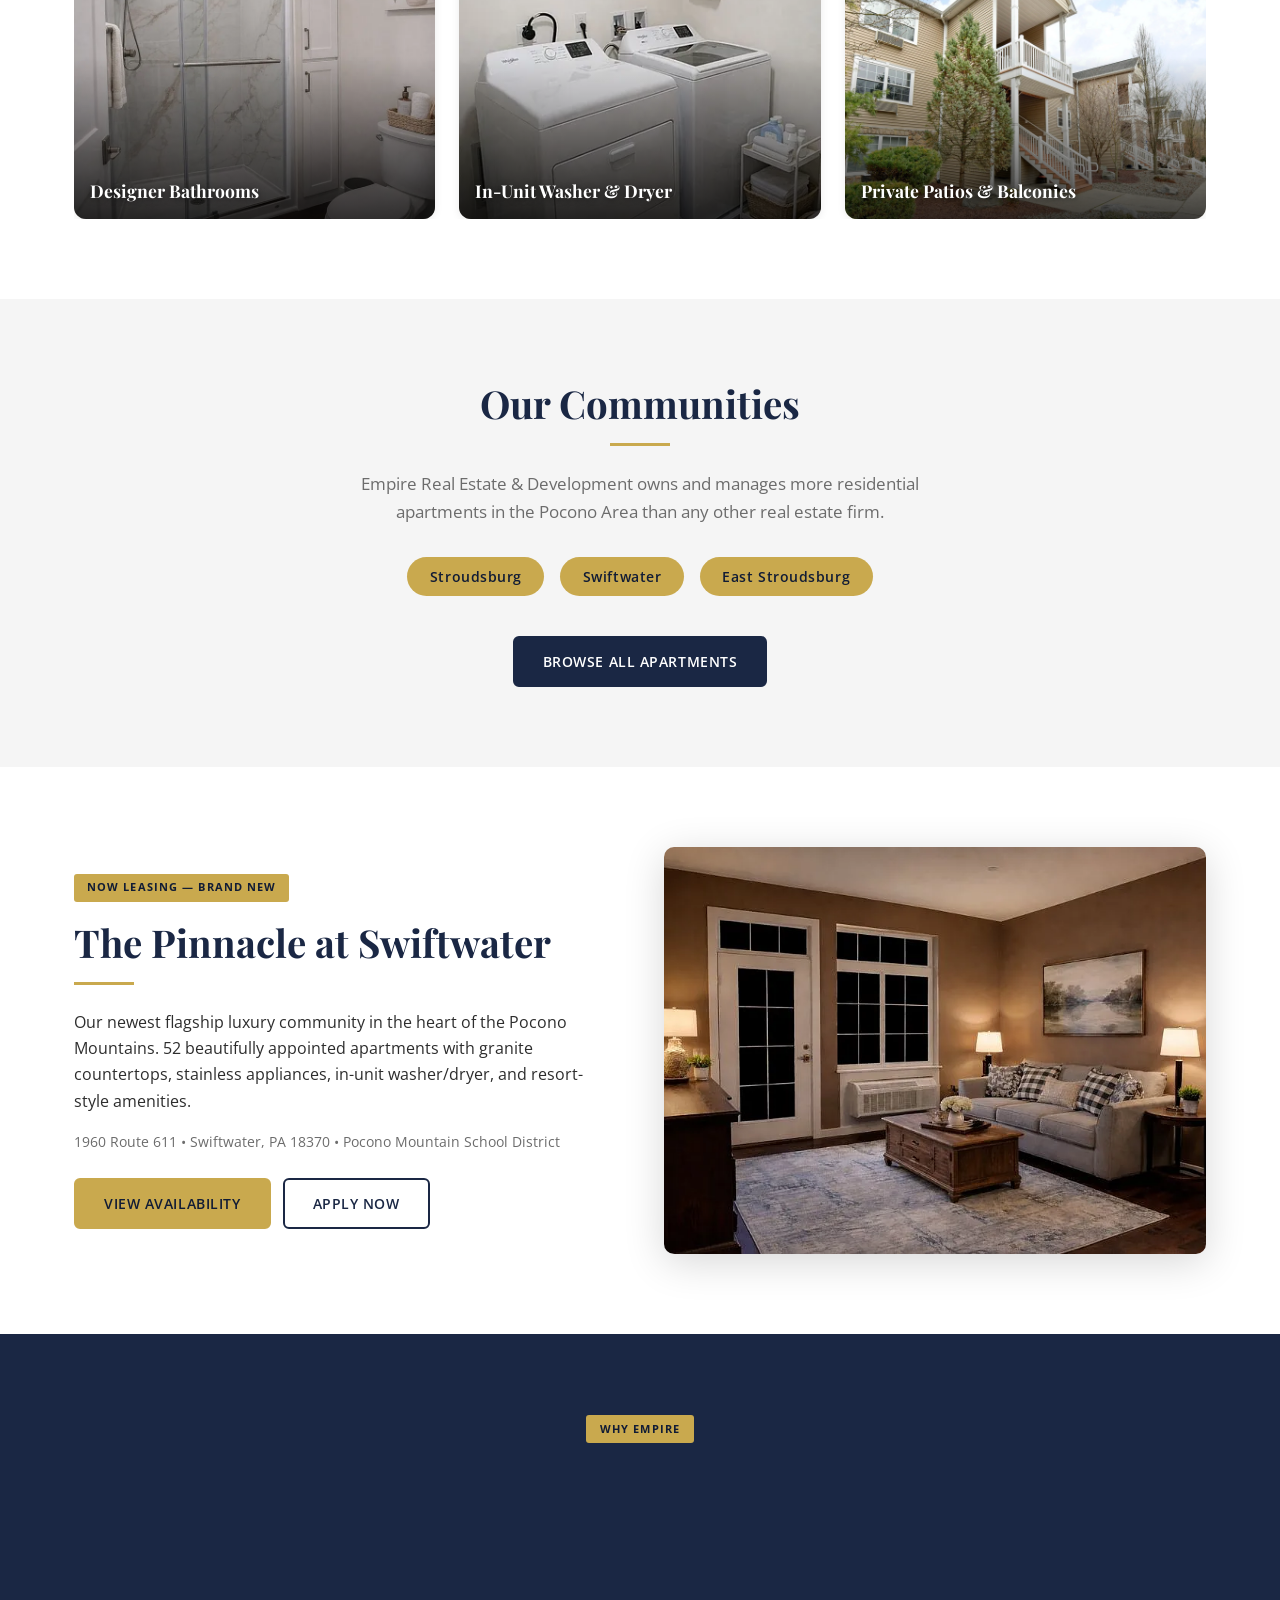
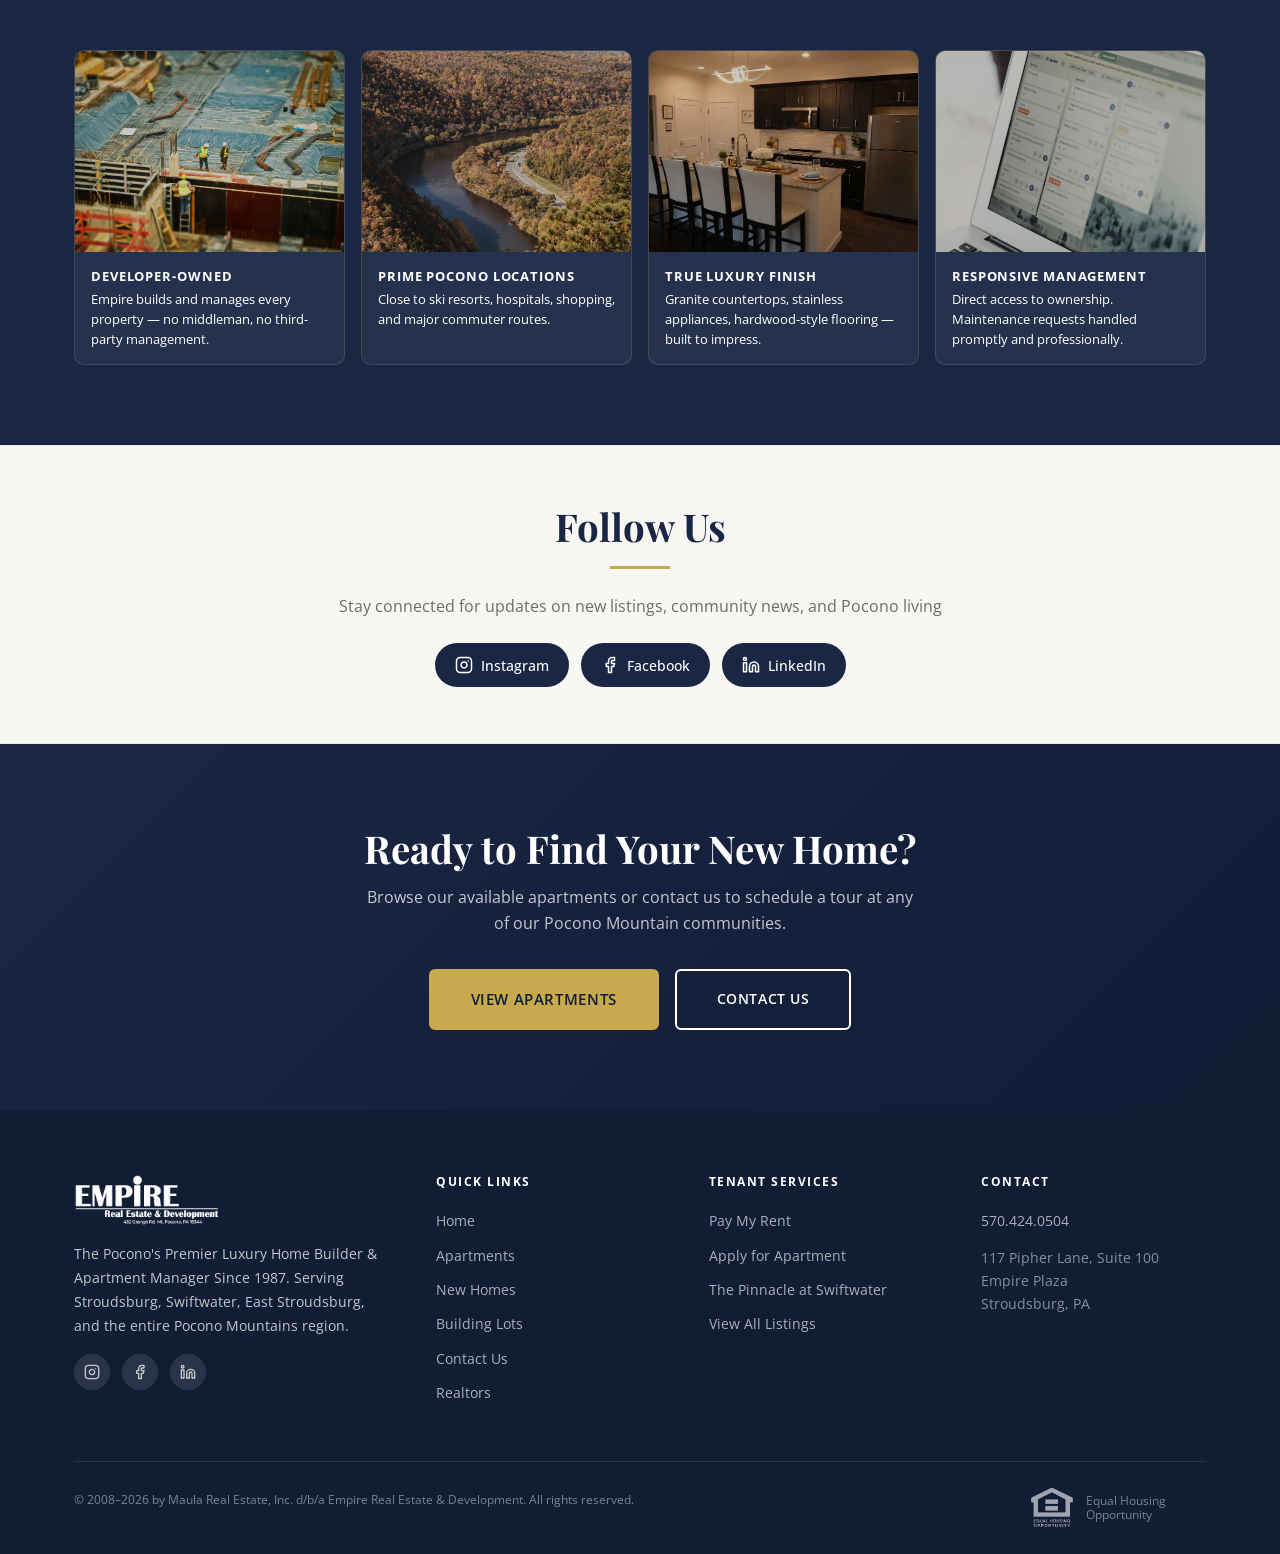
==== commit ae99fabc: "updated" ====
--- a/index.html
+++ b/index.html
@@ -195,7 +195,7 @@
 <!-- ===== FEATURED PROPERTY TEASER ===== -->
 <section class="section">
   <div class="container">
-    <div style="display:grid;grid-template-columns:1fr 1fr;gap:3rem;align-items:center;">
+    <div class="pinnacle-teaser-grid" style="display:grid;grid-template-columns:1fr 1fr;gap:3rem;align-items:center;">
       <div>
         <span style="display:inline-block;background:var(--gold);color:var(--navy-dark);font-size:.7rem;font-weight:700;letter-spacing:.1em;text-transform:uppercase;padding:.3rem .8rem;border-radius:3px;margin-bottom:1rem;">Now Leasing — Brand New</span>
         <h2 class="section-heading">The Pinnacle at Swiftwater</h2>
--- a/css/style.css
+++ b/css/style.css
@@ -1496,6 +1496,34 @@
 }
 .info-banner a:hover { opacity: .75; }
 
+/* ---------- Pinnacle Teaser Grid ---------- */
+@media (max-width: 768px) {
+  .pinnacle-teaser-grid {
+    grid-template-columns: 1fr !important;
+    gap: 1.5rem !important;
+  }
+
+  .pinnacle-teaser-grid > div:last-child {
+    order: -1;
+    border-radius: 10px;
+    overflow: hidden;
+    aspect-ratio: 16 / 9;
+  }
+
+  .pinnacle-teaser-grid > div:last-child img {
+    width: 100%;
+    height: 100%;
+    object-fit: cover;
+    border-radius: 10px;
+  }
+
+  .pinnacle-teaser-grid > div:first-child .btn {
+    width: 100%;
+    text-align: center;
+    display: block;
+  }
+}
+
 /* ---------- Responsive ---------- */
 @media (max-width: 768px) {
   .section { padding: 3.5rem 0; }
